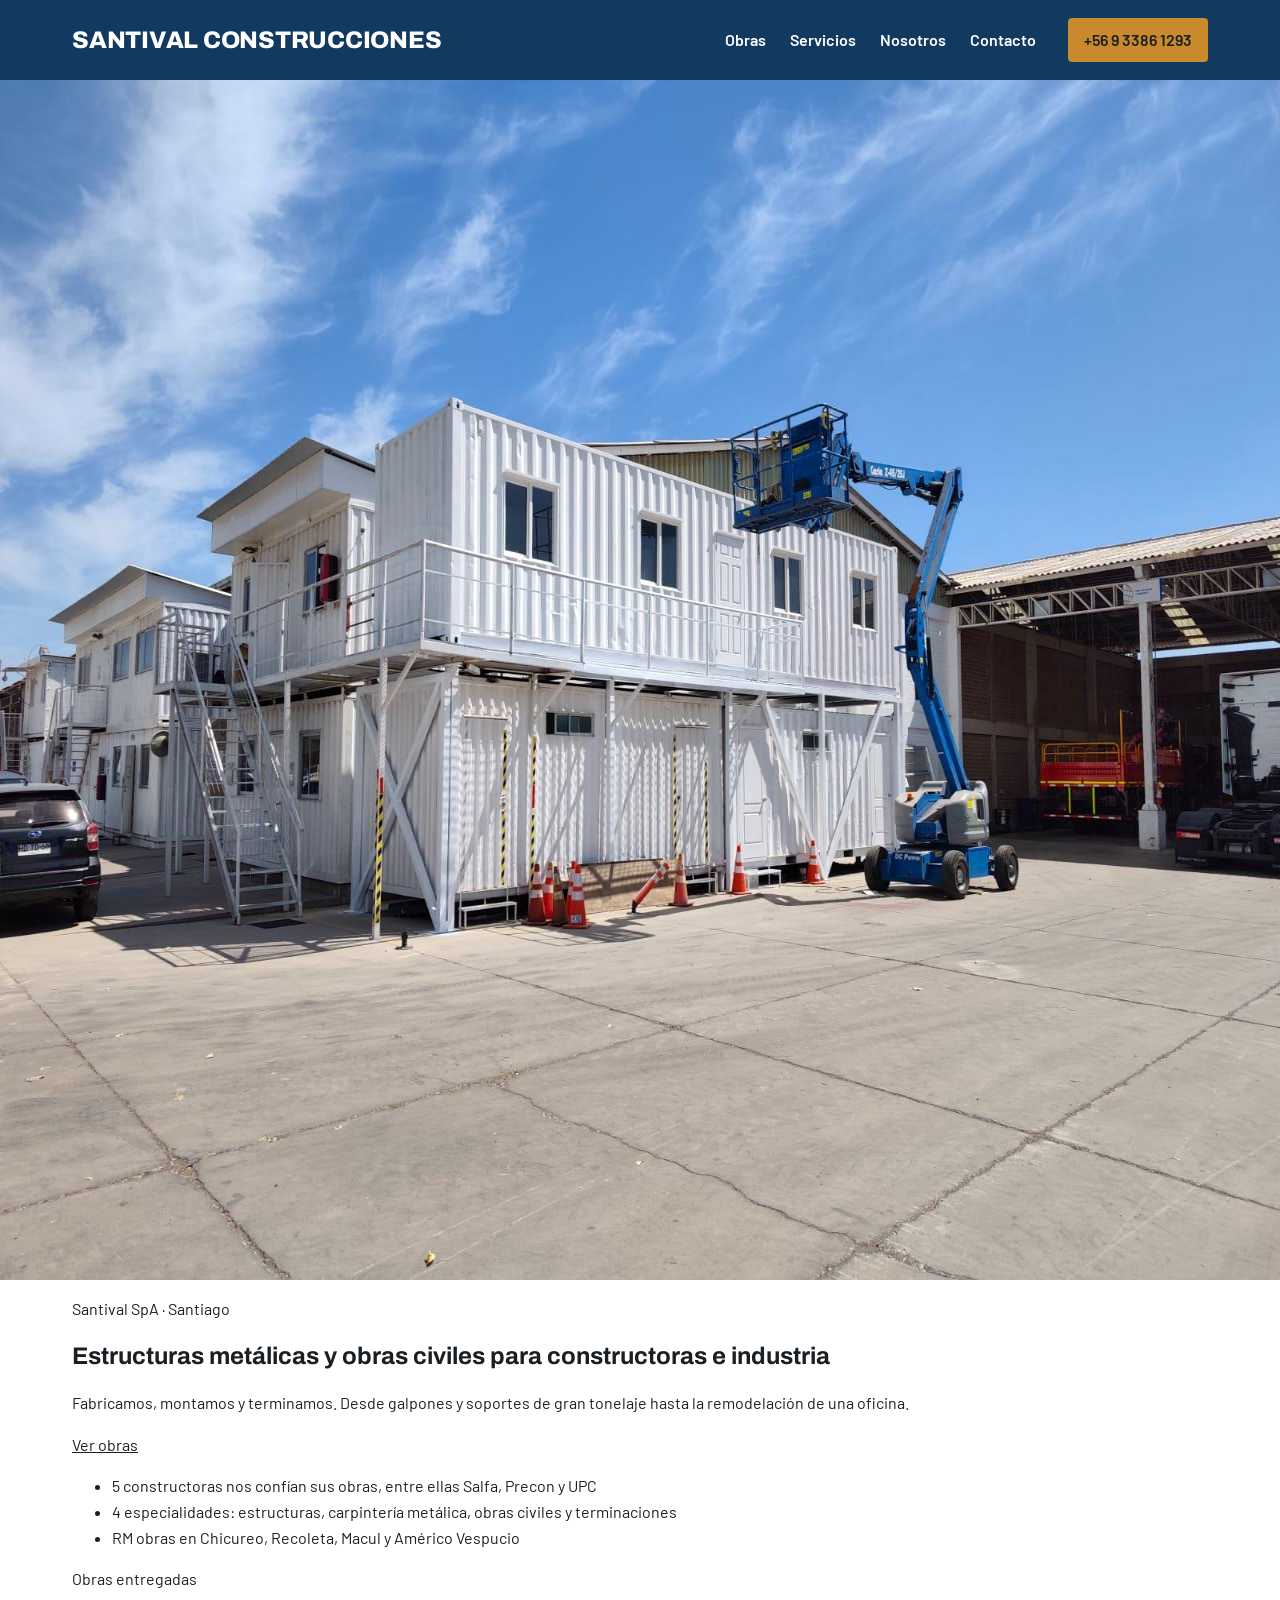
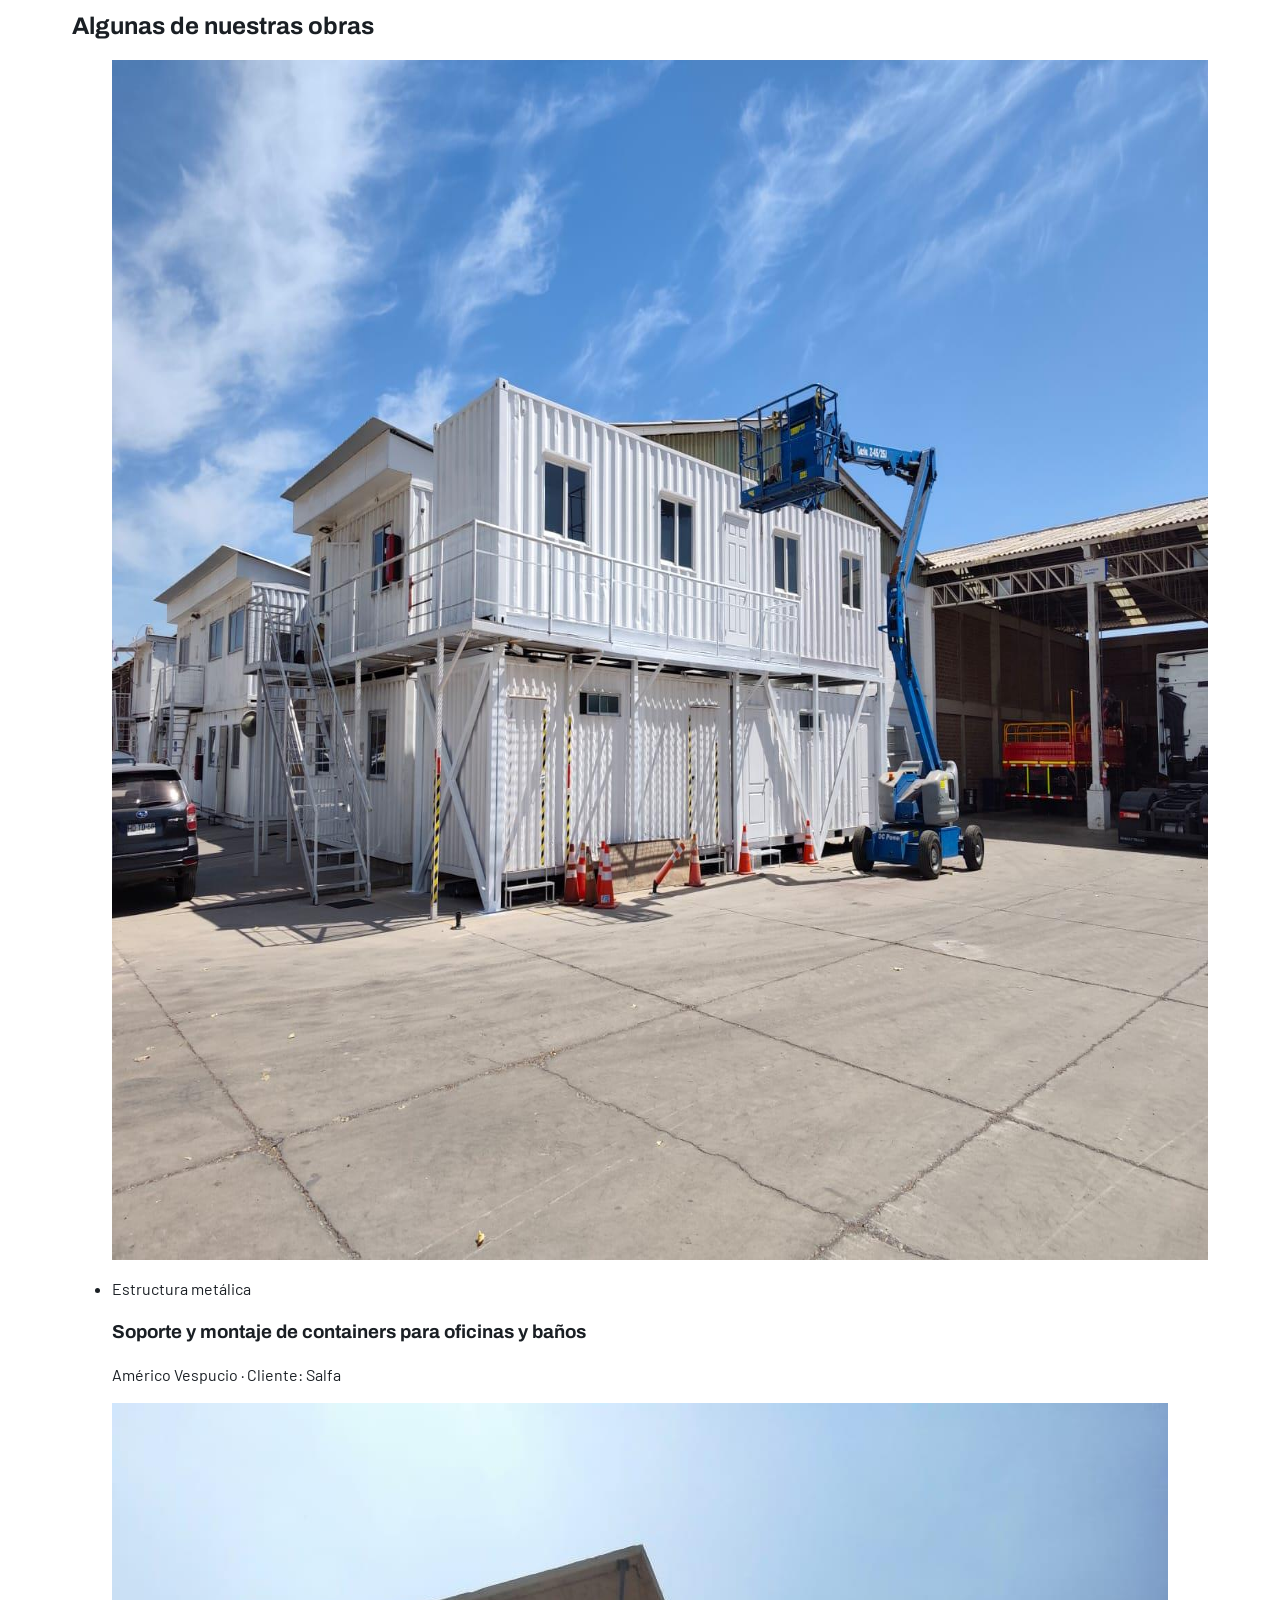
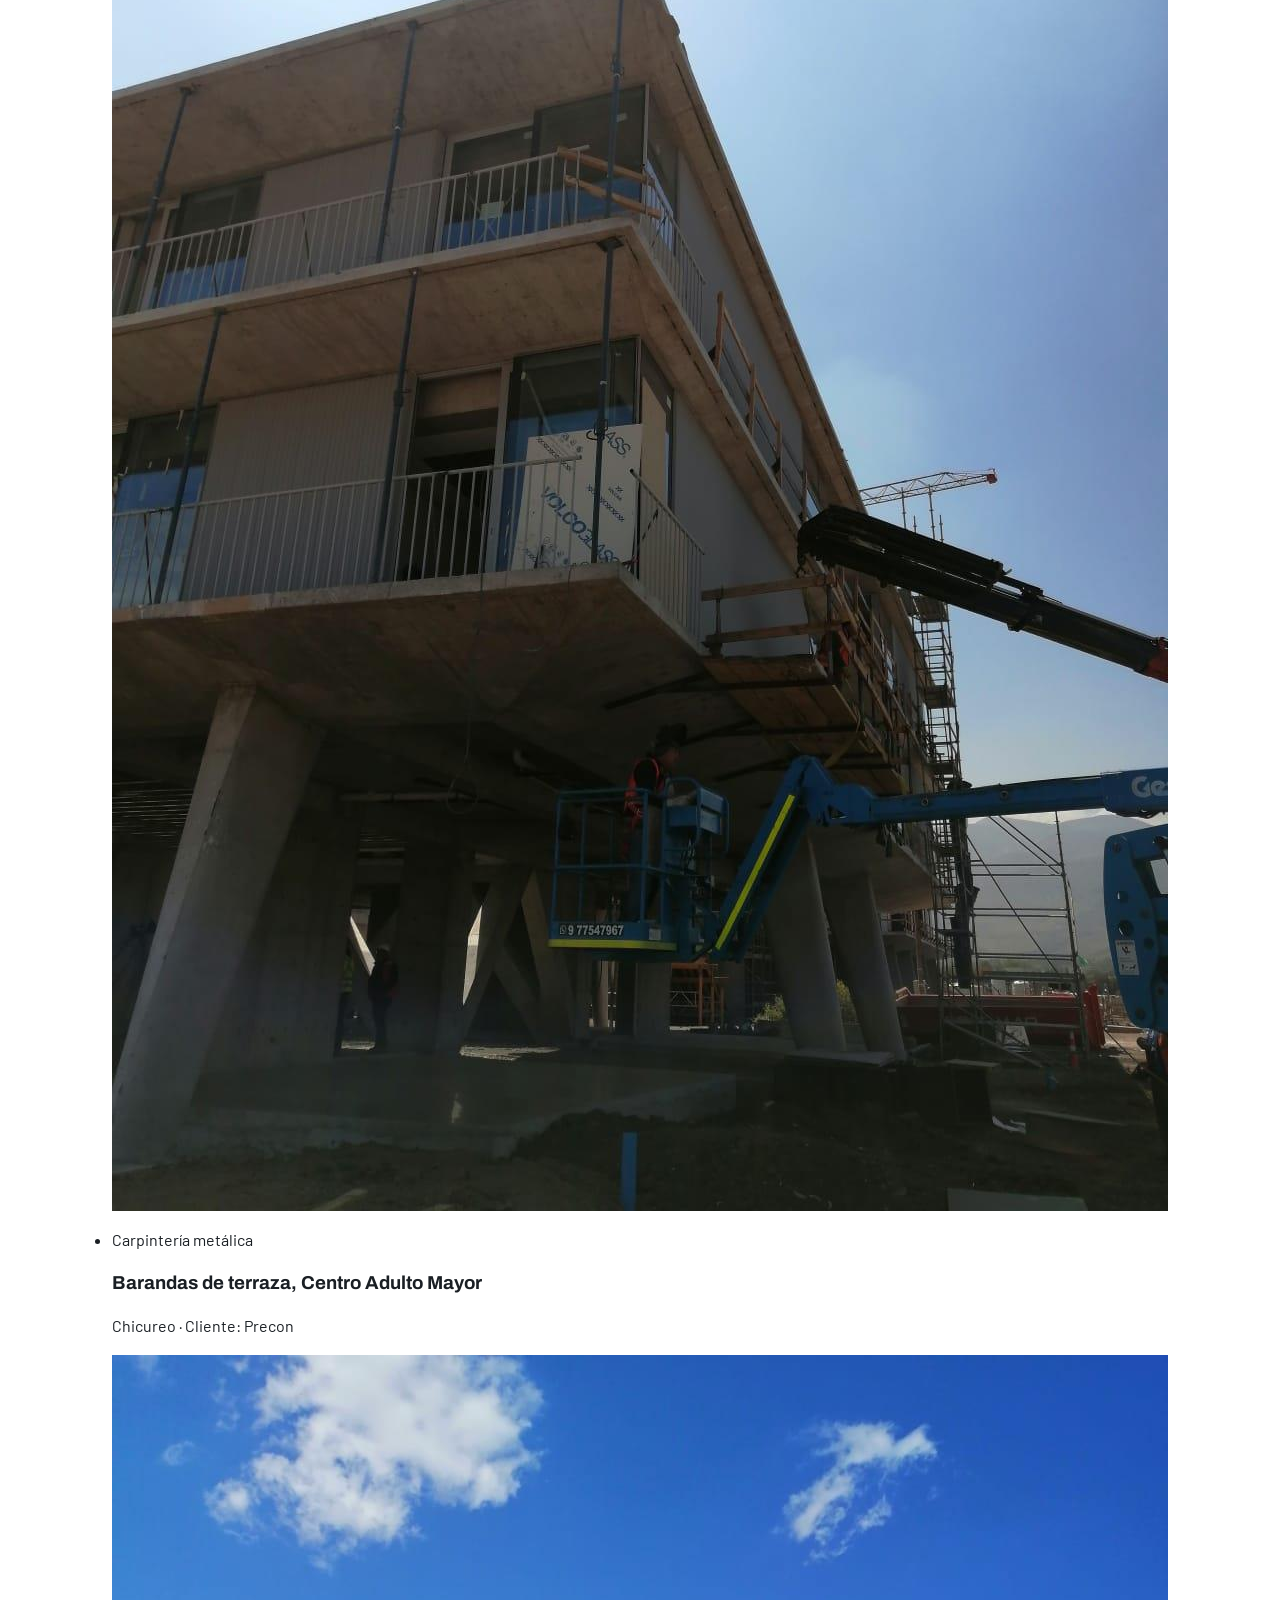
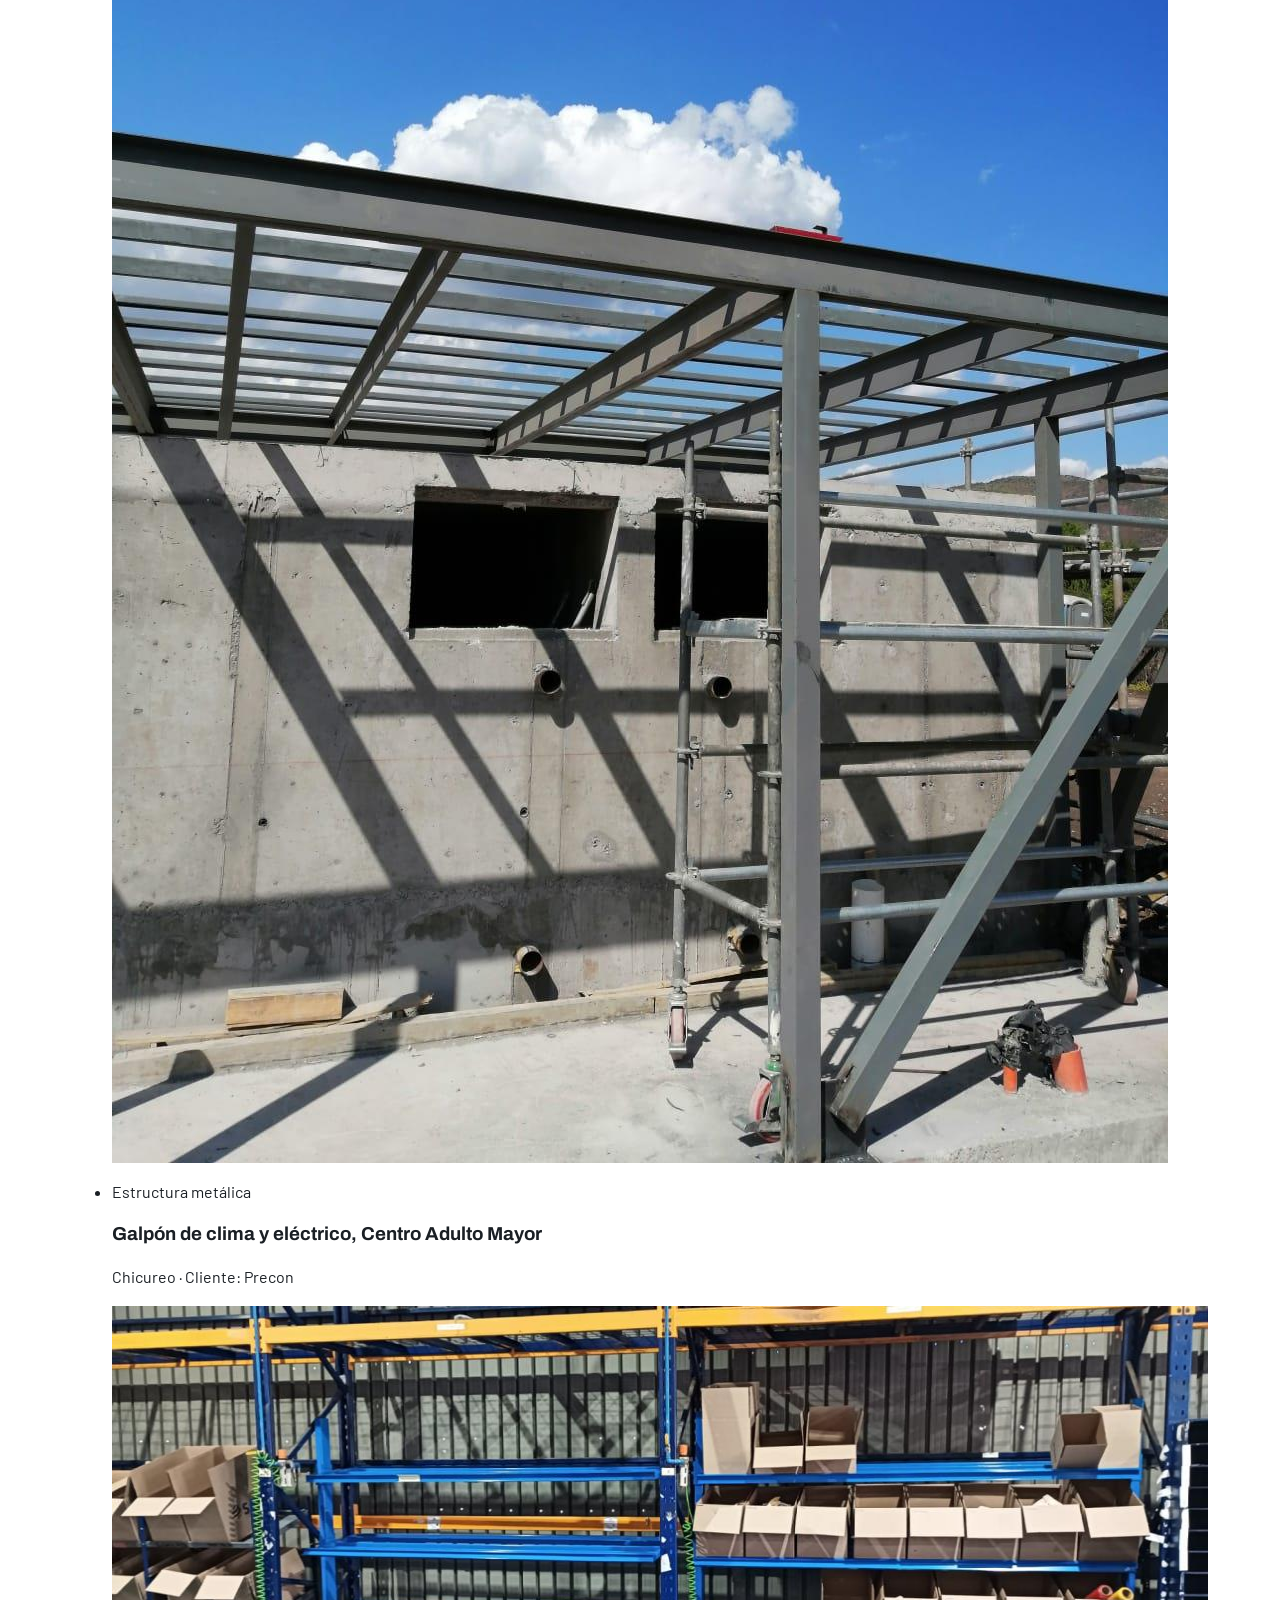
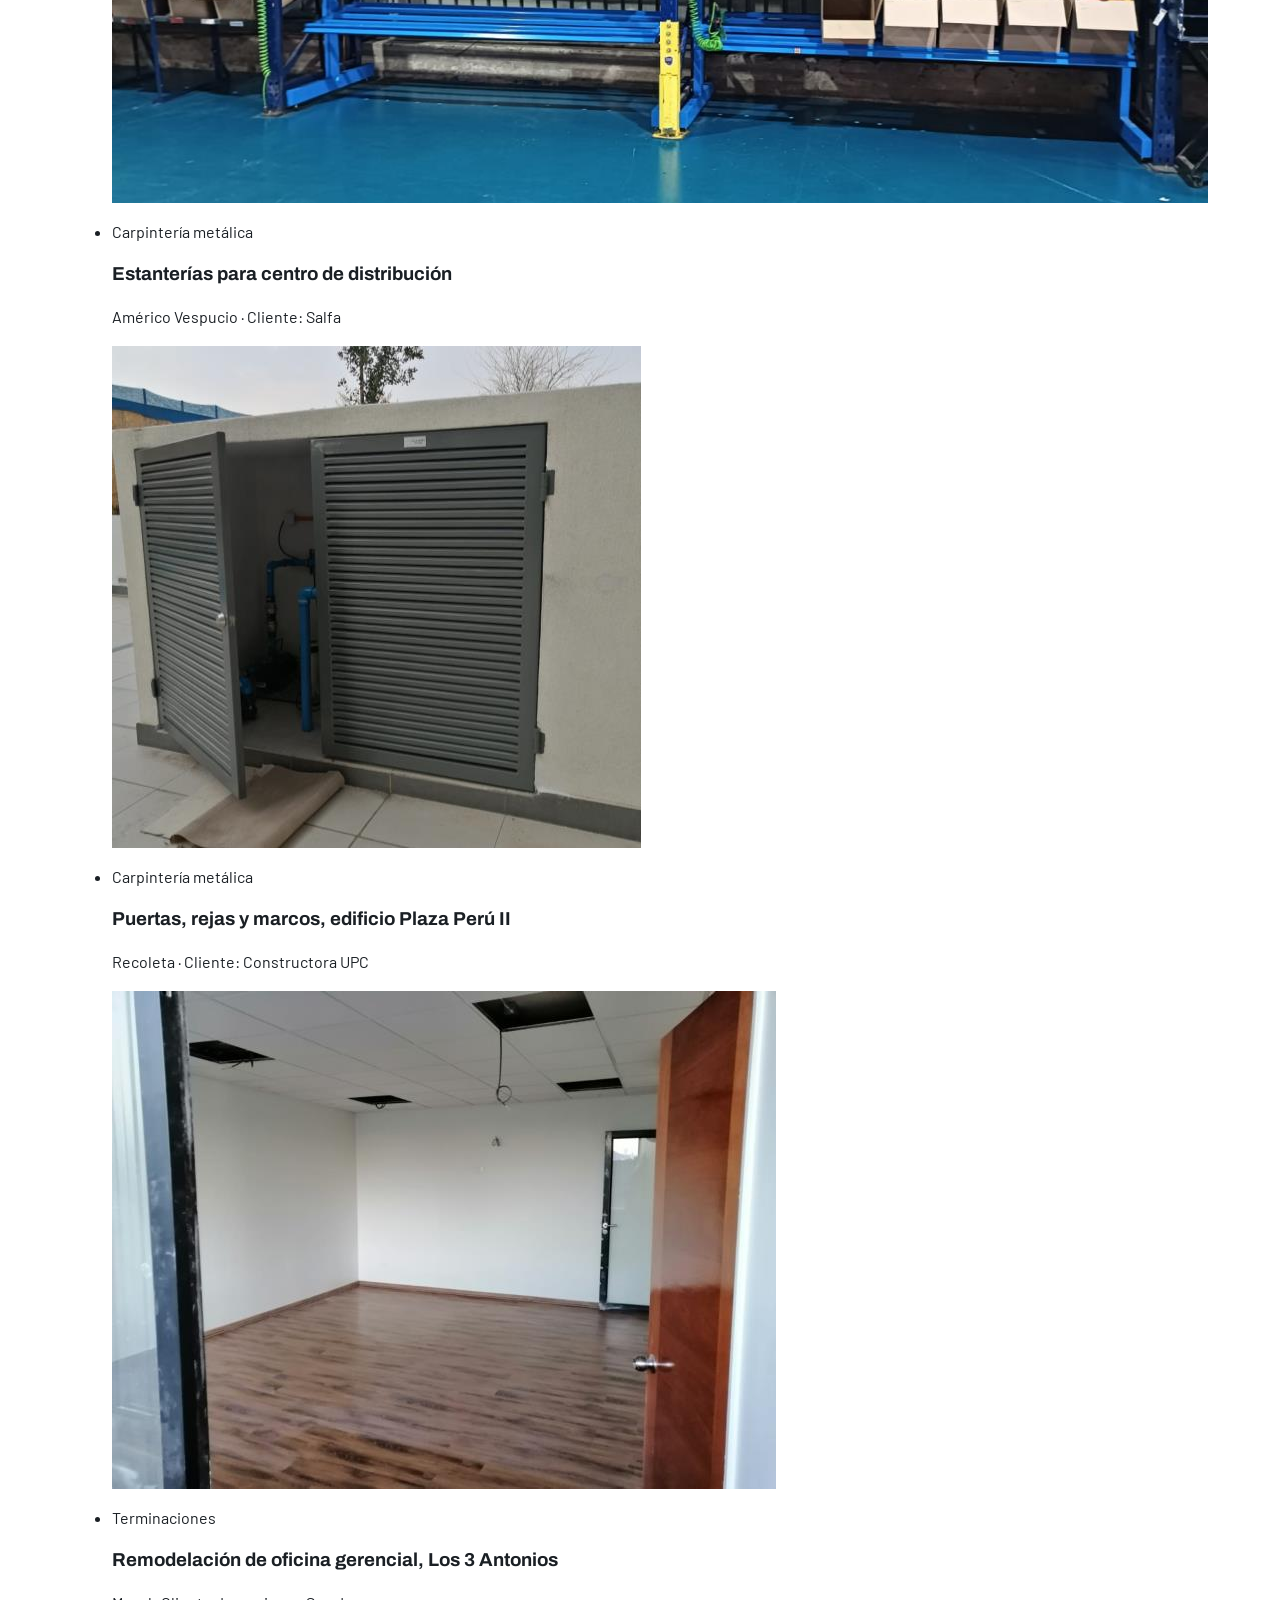
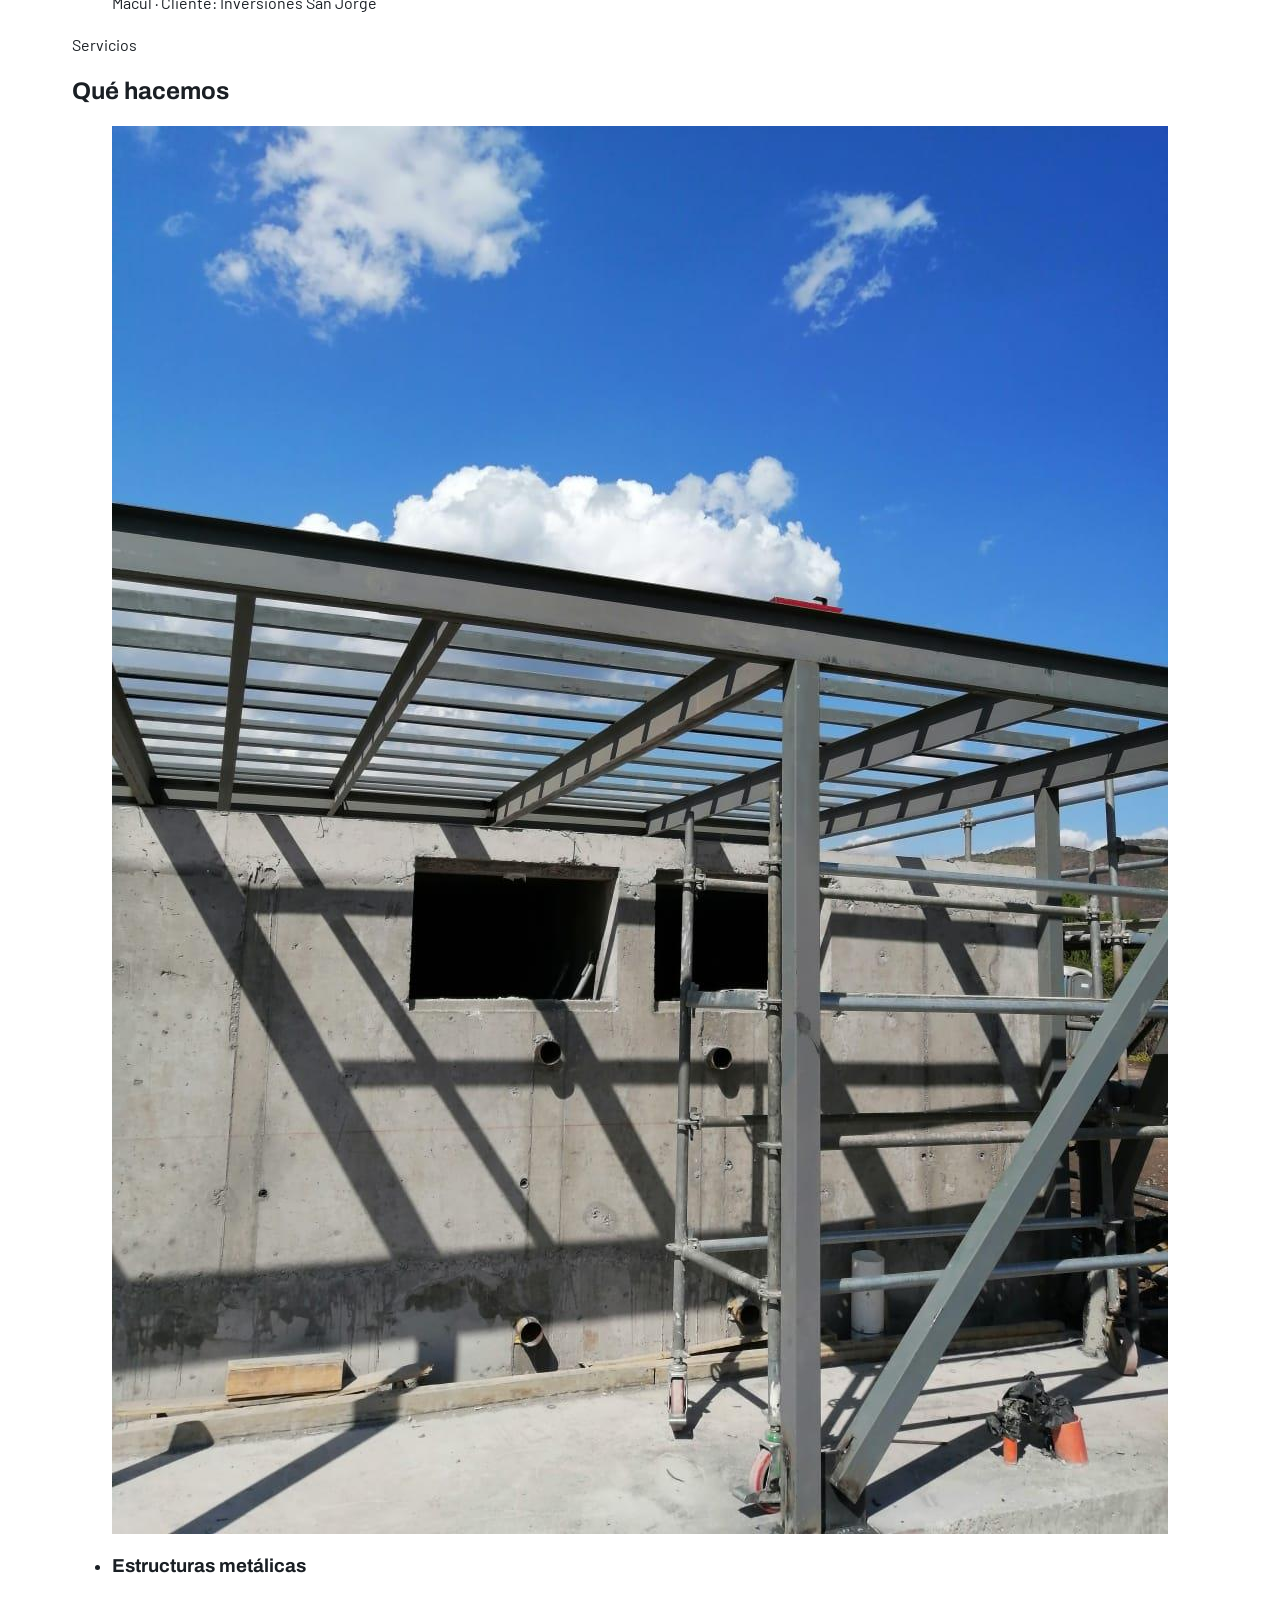
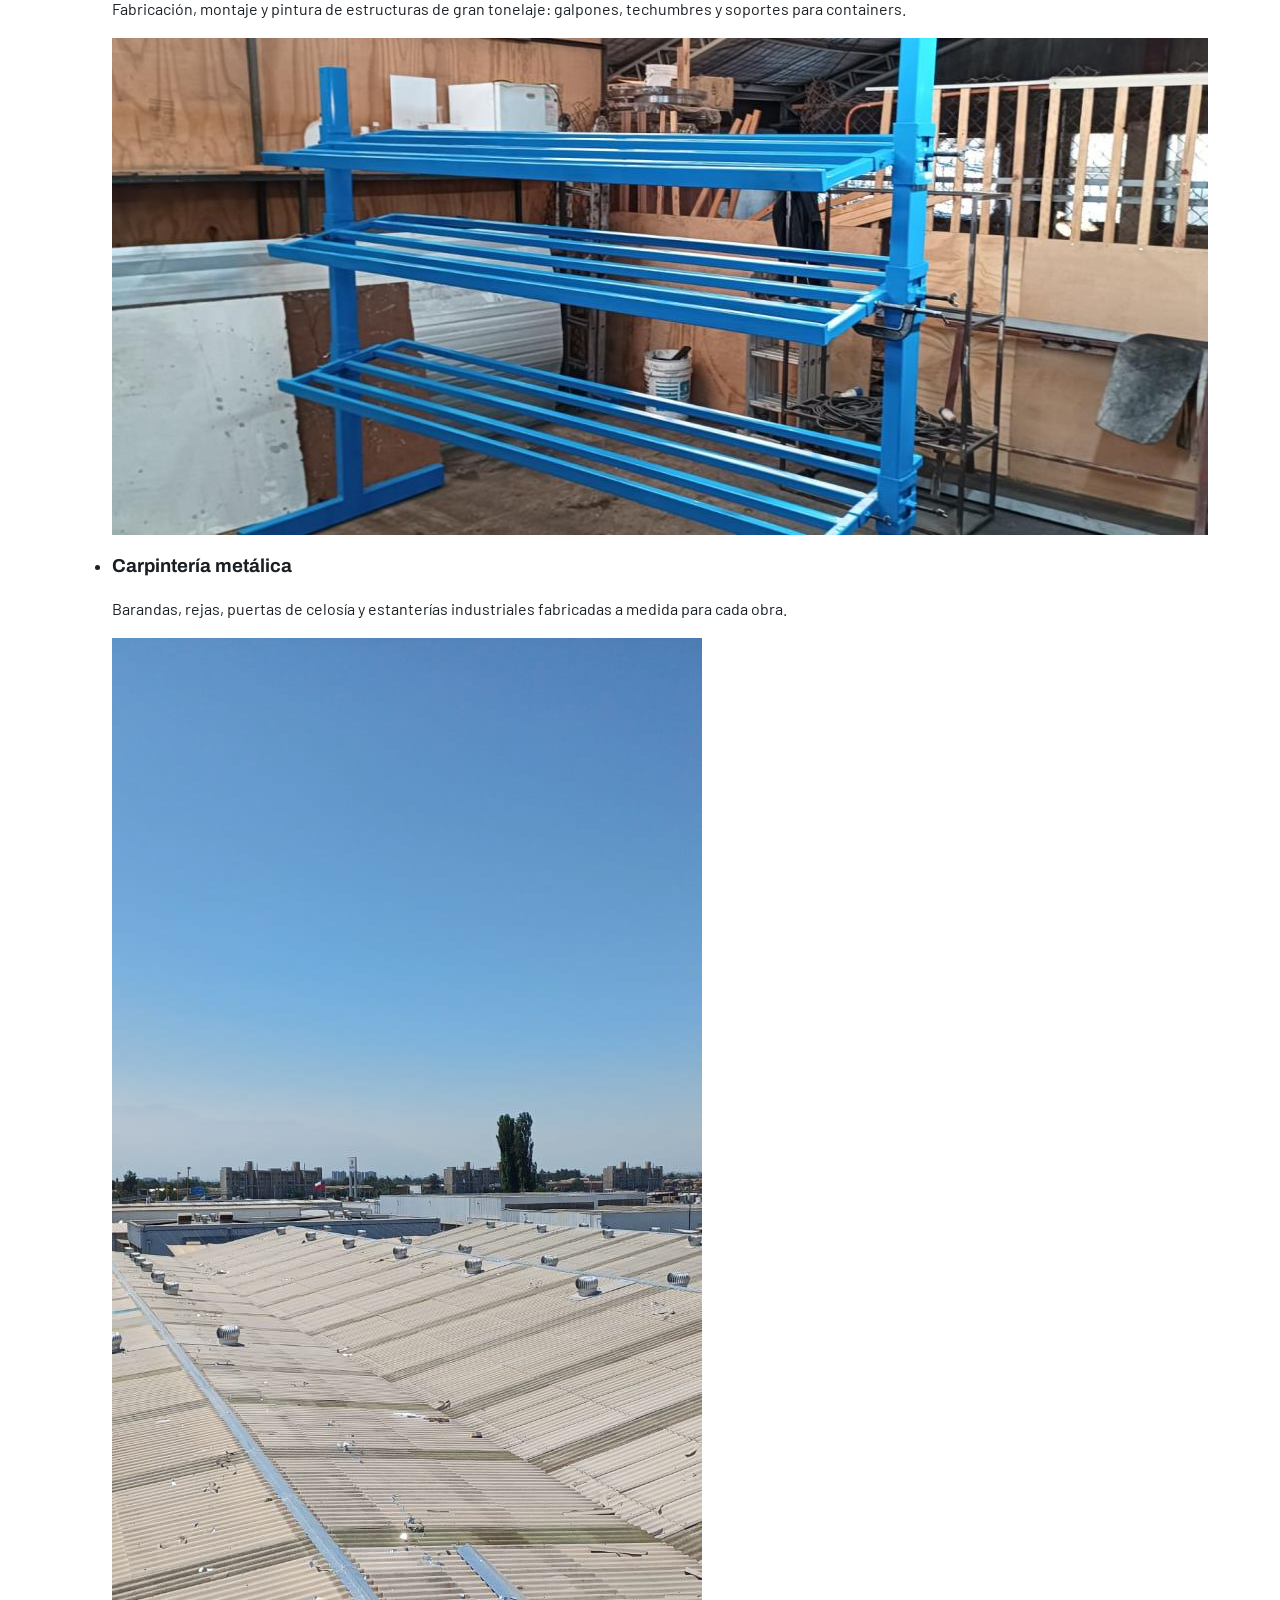
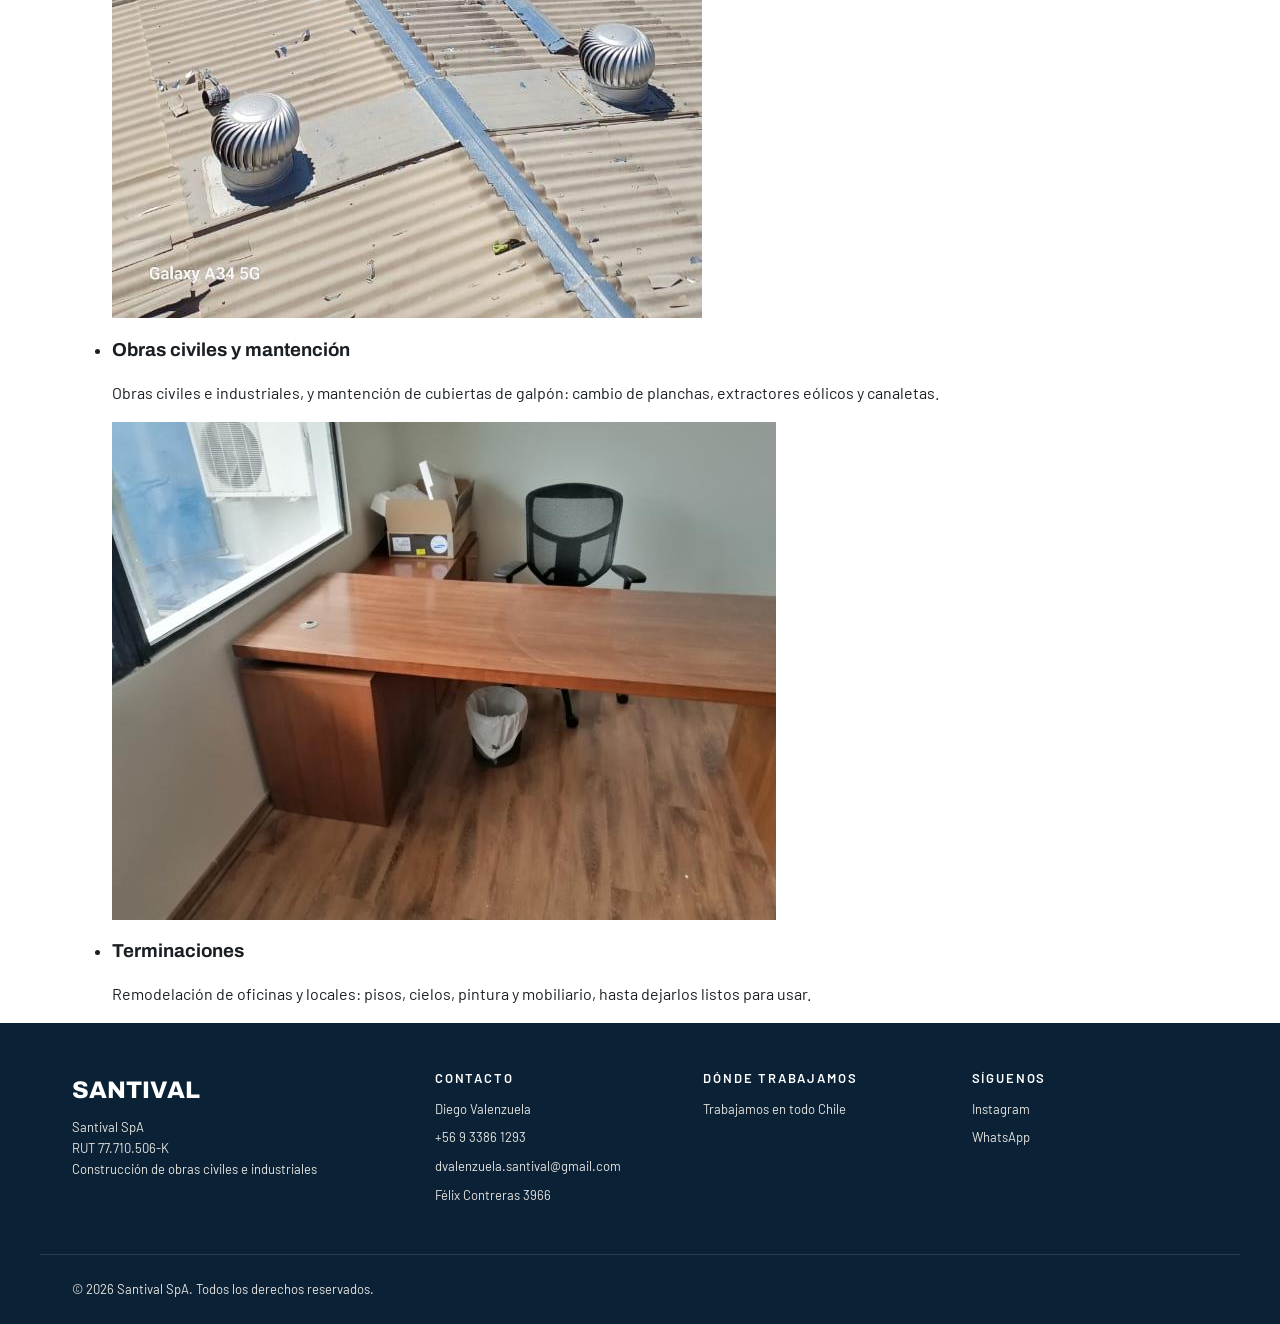
==== index.html @ 29232f0b "Añadida secciones de servicios , obras y hero complementado" ====
<!DOCTYPE html>
<html lang="es">
<head>
    <meta charset="UTF-8">
    <meta name="viewport" content="width=device-width, initial-scale=1.0">
    <title>Santival Construcciones</title>

    <!-- Fuentes: Archivo (titulares) y Barlow (texto) -->
    <link rel="preconnect" href="https://fonts.googleapis.com">
    <link rel="preconnect" href="https://fonts.gstatic.com" crossorigin>
    <link rel="stylesheet" href="https://fonts.googleapis.com/css2?family=Archivo:wght@700;800&family=Barlow:wght@400;600&display=swap">

    <!-- Estilos: primero los tokens, después el resto -->
    <link rel="stylesheet" href="css/tokens.css">
    <link rel="stylesheet" href="css/styles.css">

    <script src="js/main.js" defer></script>
</head>
<body>

    <!-- ================= HEADER ================= -->
    <!-- header--sobre-hero: transparente sobre la foto, sólido al hacer scroll -->
    <header class="header header--sobre-hero">
        <div class="contenedor header__inner">

            <!-- Reemplazar por <img src="img/logo.svg"> cuando llegue el logo vectorial -->
            <a href="index.html" class="header__logo">Santival Construcciones</a>

            <button class="header__toggle" type="button"
                    aria-expanded="false" aria-controls="menu-principal">
                <span class="header__toggle-barra"></span>
                <span class="visualmente-oculto">Abrir menú</span>
            </button>

            <nav class="header__nav" id="menu-principal" aria-label="Principal">
                <ul class="header__lista">
                    <li><a href="#obras">Obras</a></li>
                    <li><a href="#servicios">Servicios</a></li>
                    <li><a href="#nosotros">Nosotros</a></li>
                    <li><a href="#contacto">Contacto</a></li>
                </ul>
                <!-- TODO: teléfono real del cliente -->
                <a href="tel:+56933861293" class="header__telefono">+56 9 3386 1293</a>
            </nav>

        </div>
    </header>

    <main>

        <!-- ================= HERO ================= -->
        <section class="hero">
            <img class="hero__foto" src="img/obras/containers-salfa.jpg"
                 alt="Módulos de oficinas y baños sobre estructura metálica, montados por Santival para Salfa"
                 width="1600" height="1200" fetchpriority="high">

            <div class="contenedor hero__contenido">
                <p class="etiqueta etiqueta--clara">Santival SpA · Santiago</p>
                <h1 class="hero__titulo">Estructuras metálicas y obras civiles para constructoras e industria</h1>
                <p class="hero__bajada">Fabricamos, montamos y terminamos. Desde galpones y soportes de gran tonelaje hasta la remodelación de una oficina.</p>
                <a href="#obras" class="boton">Ver obras</a>
            </div>
        </section>

        <!-- Tres datos duros, montados sobre el borde inferior del hero -->
        <div class="contenedor">
            <ul class="datos">
                <li class="datos__item">
                    <span class="datos__numero">5</span>
                    <span class="datos__texto">constructoras nos confían sus obras, entre ellas Salfa, Precon y UPC</span>
                </li>
                <li class="datos__item">
                    <span class="datos__numero">4</span>
                    <span class="datos__texto">especialidades: estructuras, carpintería metálica, obras civiles y terminaciones</span>
                </li>
                <li class="datos__item">
                    <span class="datos__numero">RM</span>
                    <span class="datos__texto">obras en Chicureo, Recoleta, Macul y Américo Vespucio</span>
                </li>
            </ul>
        </div>

        <!-- ================= OBRAS ================= -->
        <!-- TODO: pedir al cliente superficie y año de cada obra -->
        <section class="seccion" id="obras">
            <div class="contenedor">
                <p class="etiqueta">Obras entregadas</p>
                <h2 class="seccion__titulo">Algunas de nuestras obras</h2>

                <ul class="obras">
                    <li class="obra">
                        <img class="obra__foto" src="img/obras/containers-salfa.jpg"
                             alt="Containers de oficinas y baños sobre estructura metálica de dos pisos, Salfa Américo Vespucio"
                             width="1600" height="1200" loading="lazy">
                        <div class="obra__info">
                            <p class="obra__tipo">Estructura metálica</p>
                            <h3 class="obra__nombre">Soporte y montaje de containers para oficinas y baños</h3>
                            <p class="obra__meta">Américo Vespucio · Cliente: Salfa</p>
                        </div>
                    </li>
                    <li class="obra">
                        <img class="obra__foto" src="img/obras/barandas-chicureo.jpg"
                             alt="Barandas metálicas de terraza en edificio de tres pisos en construcción, Chicureo"
                             width="1056" height="1408" loading="lazy">
                        <div class="obra__info">
                            <p class="obra__tipo">Carpintería metálica</p>
                            <h3 class="obra__nombre">Barandas de terraza, Centro Adulto Mayor</h3>
                            <p class="obra__meta">Chicureo · Cliente: Precon</p>
                        </div>
                    </li>
                    <li class="obra">
                        <img class="obra__foto" src="img/obras/galpon-chicureo.jpg"
                             alt="Estructura metálica de techumbre para galpón de clima y eléctrico, Chicureo"
                             width="1056" height="1408" loading="lazy">
                        <div class="obra__info">
                            <p class="obra__tipo">Estructura metálica</p>
                            <h3 class="obra__nombre">Galpón de clima y eléctrico, Centro Adulto Mayor</h3>
                            <p class="obra__meta">Chicureo · Cliente: Precon</p>
                        </div>
                    </li>
                    <li class="obra">
                        <img class="obra__foto" src="img/obras/estanterias-salfa.jpg"
                             alt="Estanterías metálicas azules instaladas en centro de distribución de Salfa"
                             width="1104" height="497" loading="lazy">
                        <div class="obra__info">
                            <p class="obra__tipo">Carpintería metálica</p>
                            <h3 class="obra__nombre">Estanterías para centro de distribución</h3>
                            <p class="obra__meta">Américo Vespucio · Cliente: Salfa</p>
                        </div>
                    </li>
                    <li class="obra">
                        <img class="obra__foto" src="img/obras/puertas-plaza-peru.jpg"
                             alt="Puertas metálicas de celosía para sala de bombas, edificio Plaza Perú II, Recoleta"
                             width="529" height="502" loading="lazy">
                        <div class="obra__info">
                            <p class="obra__tipo">Carpintería metálica</p>
                            <h3 class="obra__nombre">Puertas, rejas y marcos, edificio Plaza Perú II</h3>
                            <p class="obra__meta">Recoleta · Cliente: Constructora UPC</p>
                        </div>
                    </li>
                    <li class="obra">
                        <img class="obra__foto" src="img/obras/oficina-macul.jpg"
                             alt="Oficina gerencial remodelada con piso flotante, cielo modular y muros pintados, Macul"
                             width="664" height="498" loading="lazy">
                        <div class="obra__info">
                            <p class="obra__tipo">Terminaciones</p>
                            <h3 class="obra__nombre">Remodelación de oficina gerencial, Los 3 Antonios</h3>
                            <p class="obra__meta">Macul · Cliente: Inversiones San Jorge</p>
                        </div>
                    </li>
                </ul>
                <!-- Semana 5: agregar enlace "Ver todas las obras" a obras.html -->
            </div>
        </section>

        <!-- ================= SERVICIOS ================= -->
        <section class="seccion seccion--hormigon" id="servicios">
            <div class="contenedor">
                <p class="etiqueta">Servicios</p>
                <h2 class="seccion__titulo">Qué hacemos</h2>

                <ul class="servicios">
                    <li class="servicio">
                        <img class="servicio__foto" src="img/obras/galpon-chicureo.jpg"
                             alt="" width="1056" height="1408" loading="lazy">
                        <div>
                            <h3 class="servicio__nombre">Estructuras metálicas</h3>
                            <p>Fabricación, montaje y pintura de estructuras de gran tonelaje: galpones, techumbres y soportes para containers.</p>
                        </div>
                    </li>
                    <li class="servicio">
                        <img class="servicio__foto" src="img/obras/estanteria-fabricacion.jpg"
                             alt="" width="1104" height="497" loading="lazy">
                        <div>
                            <h3 class="servicio__nombre">Carpintería metálica</h3>
                            <p>Barandas, rejas, puertas de celosía y estanterías industriales fabricadas a medida para cada obra.</p>
                        </div>
                    </li>
                    <li class="servicio">
                        <img class="servicio__foto" src="img/obras/cubierta-salfa.jpg"
                             alt="" width="590" height="1280" loading="lazy">
                        <div>
                            <h3 class="servicio__nombre">Obras civiles y mantención</h3>
                            <p>Obras civiles e industriales, y mantención de cubiertas de galpón: cambio de planchas, extractores eólicos y canaletas.</p>
                        </div>
                    </li>
                    <li class="servicio">
                        <img class="servicio__foto" src="img/obras/oficina-escritorio.jpg"
                             alt="" width="664" height="498" loading="lazy">
                        <div>
                            <h3 class="servicio__nombre">Terminaciones</h3>
                            <p>Remodelación de oficinas y locales: pisos, cielos, pintura y mobiliario, hasta dejarlos listos para usar.</p>
                        </div>
                    </li>
                </ul>
            </div>
        </section>

        <!-- Semana 4: cómo trabajamos, nosotros y contacto -->

    </main>

    <!-- ================= FOOTER ================= -->
    <footer class="footer">
        <div class="contenedor footer__grid">

            <div class="footer__col">
                <p class="footer__marca">Santival</p>
                <p>Santival SpA<br>RUT 77.710.506-K<br>Construcción de obras civiles e industriales</p>
            </div>

            <div class="footer__col">
                <h2 class="footer__titulo">Contacto</h2>
                <ul class="footer__lista">
                    <li>Diego Valenzuela</li>
                    <li><a href="tel:+56933861293">+56 9 3386 1293</a></li>
                    <li><a href="mailto:dvalenzuela.santival@gmail.com">dvalenzuela.santival@gmail.com</a></li>
                    <!-- TODO: confirmar la comuna de la dirección tributaria -->
                    <li>Félix Contreras 3966</li>
                </ul>
            </div>

            <div class="footer__col">
                <h2 class="footer__titulo">Dónde trabajamos</h2>
                <p>Trabajamos en todo Chile</p>
            </div>

            <div class="footer__col">
                <h2 class="footer__titulo">Síguenos</h2>
                <ul class="footer__lista">
                    <li><a href="https://www.instagram.com/santival.construcciones/">Instagram</a></li>
                    <li><a href="https://wa.me/56933861293">WhatsApp</a></li>
                </ul>
            </div>

        </div>

        <div class="contenedor footer__legal">
            <p>© 2026 Santival SpA. Todos los derechos reservados.</p>
        </div>
    </footer>

</body>
</html>
---- css/tokens.css ----
/* ===================================================
   TOKENS - Constructora Santival
   =================================================== */

:root {
  /* --- Colores --- */
  --azul-santival: #12395F;   /* provisional: confirmar con el logo */
  --azul-obra:     #0A2136;
  --hormigon:      #E7E5E0;
  --blanco:        #FFFFFF;
  --ambar:         #C98A2B;
  --acero:         #5D6B78;
  --texto:         #1A1F24;
  --linea:         #D8D5CE;

  /* --- Tipografías --- */
  --fuente-titulo: "Archivo", system-ui, sans-serif;
  --fuente-texto:  "Barlow", system-ui, sans-serif;

  /* --- Tamaños de texto --- */
  --fs-display: 48px;
  --fs-h1:      32px;
  --fs-h2:      24px;
  --fs-h3:      18px;
  --fs-body:    16px;
  --fs-small:   13px;

  /* --- Espaciado --- */
  --espacio-1:  4px;
  --espacio-2:  8px;
  --espacio-3: 12px;
  --espacio-4: 16px;
  --espacio-5: 24px;
  --espacio-6: 32px;
  --espacio-7: 48px;
  --espacio-8: 64px;
  --espacio-9: 96px;

  /* --- Medidas --- */
  --radio:        4px;
  --ancho-max:  1200px;
  --ancho-texto: 65ch;

  /* --- Efectos --- */
  --sombra:     0 2px 8px rgba(10, 33, 54, 0.10);
  --transicion: 180ms ease;


}
---- css/styles.css ----
/* ===================================================
   STYLES - Constructora Santival
   Mobile first: lo base es para celular, los
   @media (min-width) agregan lo de pantallas grandes.
   =================================================== */

 
/* ---------- Base ---------- */

*,
*::before,
*::after {
  box-sizing: border-box;
}

body {
  margin: 0;
  font-family: var(--fuente-texto);
  font-size: var(--fs-body);
  line-height: 1.6;
  color: var(--texto);
  background: var(--blanco);
}

h1, h2, h3 {
  font-family: var(--fuente-titulo);
  line-height: 1.2;
  text-wrap: balance;
}

img {
  max-width: 100%;
  display: block;
}

a {
  color: inherit;
}

:focus-visible {
  outline: 2px solid var(--ambar);
  outline-offset: 3px;
}

.contenedor {
  max-width: var(--ancho-max);
  margin-inline: auto;
  padding-inline: var(--espacio-4);
}

/* Texto solo para lectores de pantalla */
.visualmente-oculto {
  position: absolute;
  width: 1px;
  height: 1px;
  overflow: hidden;
  clip: rect(0 0 0 0);
  white-space: nowrap;
}


/* ---------- Header ---------- */

.header {
  position: sticky;
  top: 0;
  z-index: 10;
  background: var(--azul-santival);
  color: var(--blanco);
}

.header__inner {
  display: flex;
  align-items: center;
  justify-content: space-between;
  min-height: 64px;
}

.header__logo {
  font-family: var(--fuente-titulo);
  font-weight: 800;
  font-size: var(--fs-h2);
  letter-spacing: -0.01em;
  text-transform: uppercase;
  text-decoration: none;
}

/* Botón hamburguesa: tres barras hechas con un span y sus ::before/::after */
.header__toggle {
  width: 44px;
  height: 44px;
  display: grid;
  place-items: center;
  padding: 0;
  background: none;
  border: 0;
  color: inherit;
  cursor: pointer;
}

.header__toggle-barra,
.header__toggle-barra::before,
.header__toggle-barra::after {
  display: block;
  width: 24px;
  height: 2px;
  background: currentColor;
  transition: transform var(--transicion), opacity var(--transicion);
}

.header__toggle-barra {
  position: relative;
}

.header__toggle-barra::before,
.header__toggle-barra::after {
  content: "";
  position: absolute;
  left: 0;
}

.header__toggle-barra::before { top: -7px; }
.header__toggle-barra::after  { top: 7px; }

/* Menú abierto: las barras forman una X */
.header__toggle[aria-expanded="true"] .header__toggle-barra {
  background: transparent;
}
.header__toggle[aria-expanded="true"] .header__toggle-barra::before {
  transform: translateY(7px) rotate(45deg);
}
.header__toggle[aria-expanded="true"] .header__toggle-barra::after {
  transform: translateY(-7px) rotate(-45deg);
}

/* En celular el menú es un panel que se despliega bajo el header */
.header__nav {
  display: none;
  position: absolute;
  top: 100%;
  left: 0;
  right: 0;
  padding: var(--espacio-4);
  background: var(--azul-santival);
  border-top: 1px solid rgba(255, 255, 255, 0.15);
}

.header__nav.is-open {
  display: block;
}

.header__lista {
  list-style: none;
  margin: 0 0 var(--espacio-4);
  padding: 0;
}

.header__lista a {
  display: flex;
  align-items: center;
  min-height: 44px;
  font-weight: 600;
  text-decoration: none;
}

.header__lista a:hover {
  text-decoration: underline;
  text-underline-offset: 4px;
}

/* El teléfono es el único elemento con acento del header.
   Texto oscuro sobre ámbar: el blanco no pasa contraste. */
.header__telefono {
  display: inline-flex;
  align-items: center;
  min-height: 44px;
  padding-inline: var(--espacio-4);
  border-radius: var(--radio);
  background: var(--ambar);
  color: var(--texto);
  font-weight: 600;
  text-decoration: none;
  white-space: nowrap;
}


/* ---------- Footer ---------- */

.footer {
  background: var(--azul-obra);
  color: var(--hormigon);
  font-size: var(--fs-small);
  padding-top: var(--espacio-7);
}

.footer__grid {
  display: grid;
  gap: var(--espacio-6);
}

.footer p {
  margin: 0;
}

.footer .footer__marca {
  font-family: var(--fuente-titulo);
  font-weight: 800;
  font-size: var(--fs-h2);
  text-transform: uppercase;
  color: var(--blanco);
  margin-bottom: var(--espacio-2);
}

.footer__titulo {
  font-family: var(--fuente-texto);
  font-size: var(--fs-small);
  font-weight: 600;
  letter-spacing: 0.14em;
  text-transform: uppercase;
  color: var(--blanco);
  margin: 0 0 var(--espacio-3);
}

.footer__lista {
  list-style: none;
  margin: 0;
  padding: 0;
}

.footer__lista li + li {
  margin-top: var(--espacio-2);
}

.footer a {
  text-decoration: none;
}

.footer a:hover {
  color: var(--blanco);
  text-decoration: underline;
  text-underline-offset: 3px;
}

.footer__legal {
  margin-top: var(--espacio-7);
  padding-block: var(--espacio-5);
  border-top: 1px solid rgba(255, 255, 255, 0.12);
}


/* ---------- Tablet: footer en 2 columnas ---------- */

@media (min-width: 600px) {
  .footer__grid {
    grid-template-columns: repeat(2, 1fr);
  }
}


/* ---------- Escritorio ---------- */

@media (min-width: 900px) {

  .contenedor {
    padding-inline: var(--espacio-6);
  }

  .header__inner {
    min-height: 80px;
  }

  /* Desaparece la hamburguesa y el menú queda siempre visible en línea */
  .header__toggle {
    display: none;
  }

  .header__nav {
    display: flex;
    align-items: center;
    gap: var(--espacio-6);
    position: static;
    padding: 0;
    border: 0;
    background: none;
  }

  .header__lista {
    display: flex;
    gap: var(--espacio-5);
    margin: 0;
  }

  .footer__grid {
    grid-template-columns: 1.4fr 1fr 1fr 1fr;
  }
}

/* ---------------------------------------------------- */
/* Ocultar contenedor inyectado por Netlify */
#nl-badge-frame {
  display: none !important;

}
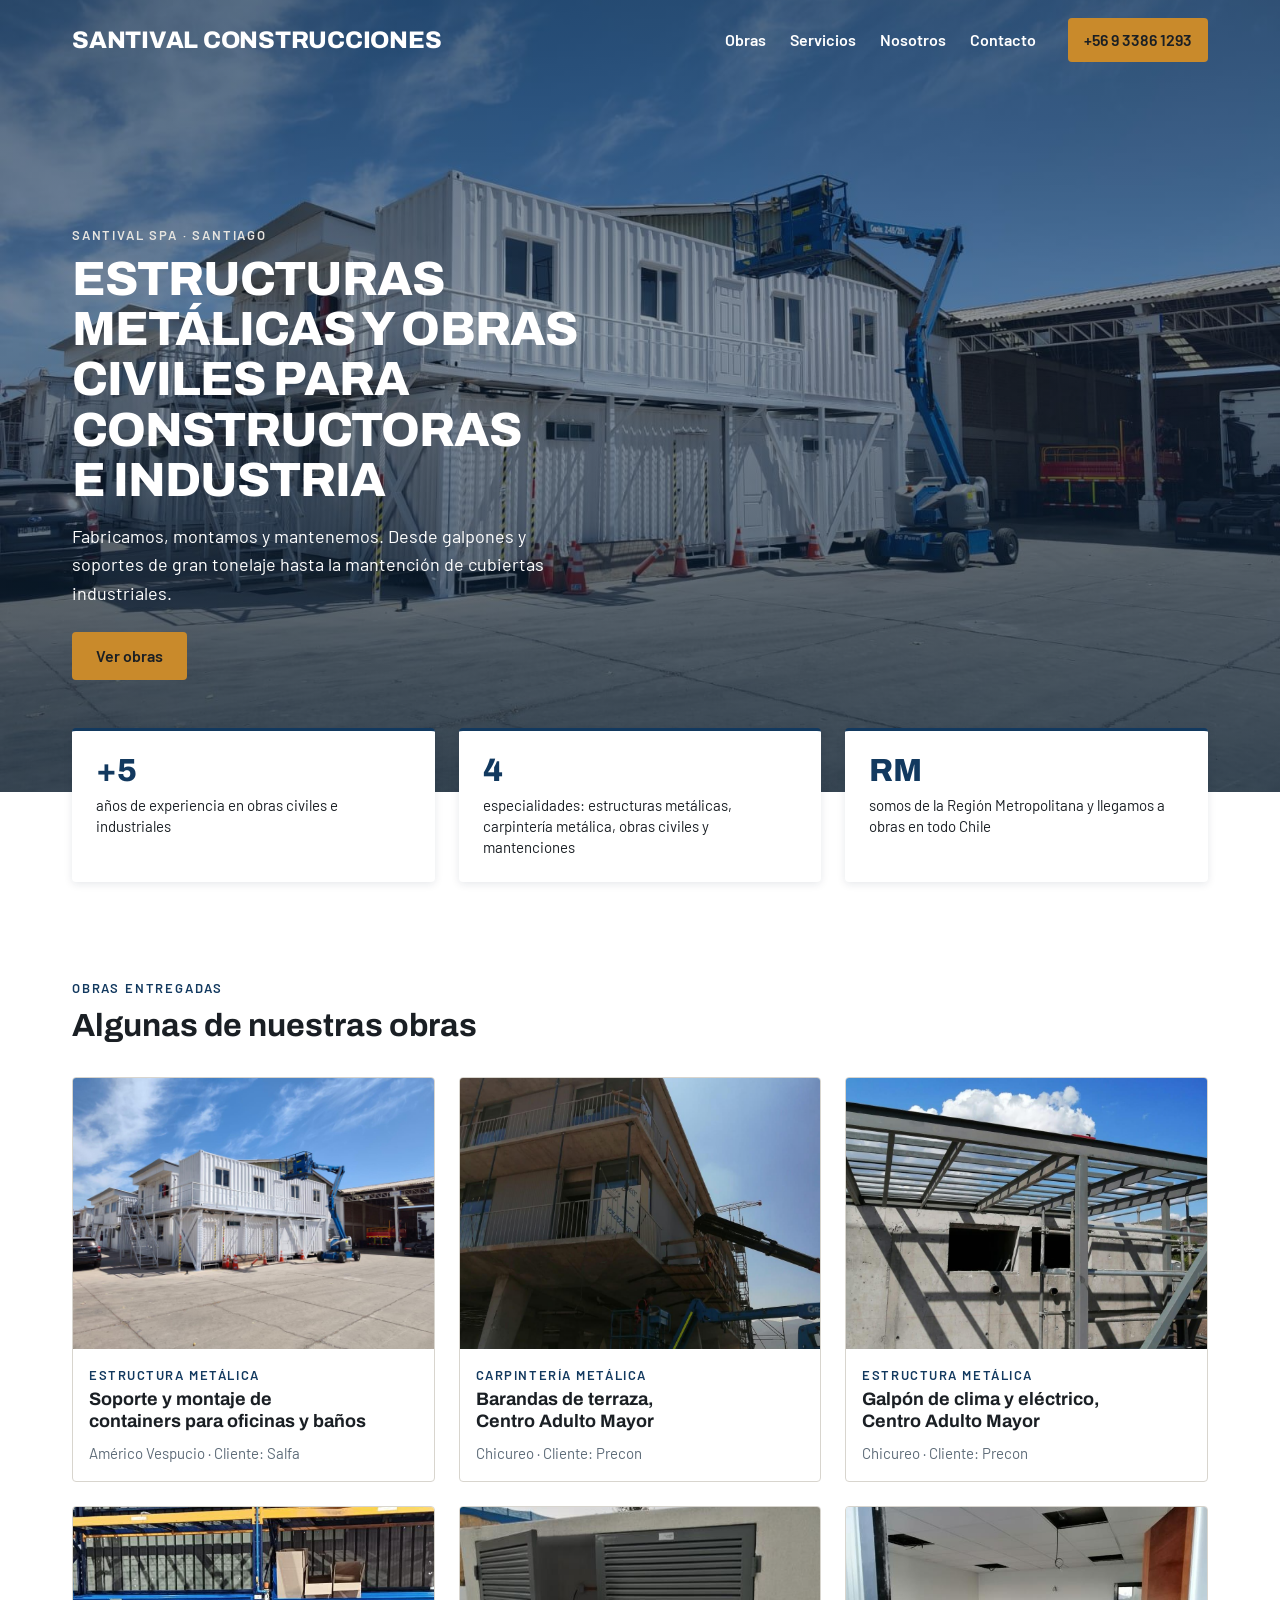
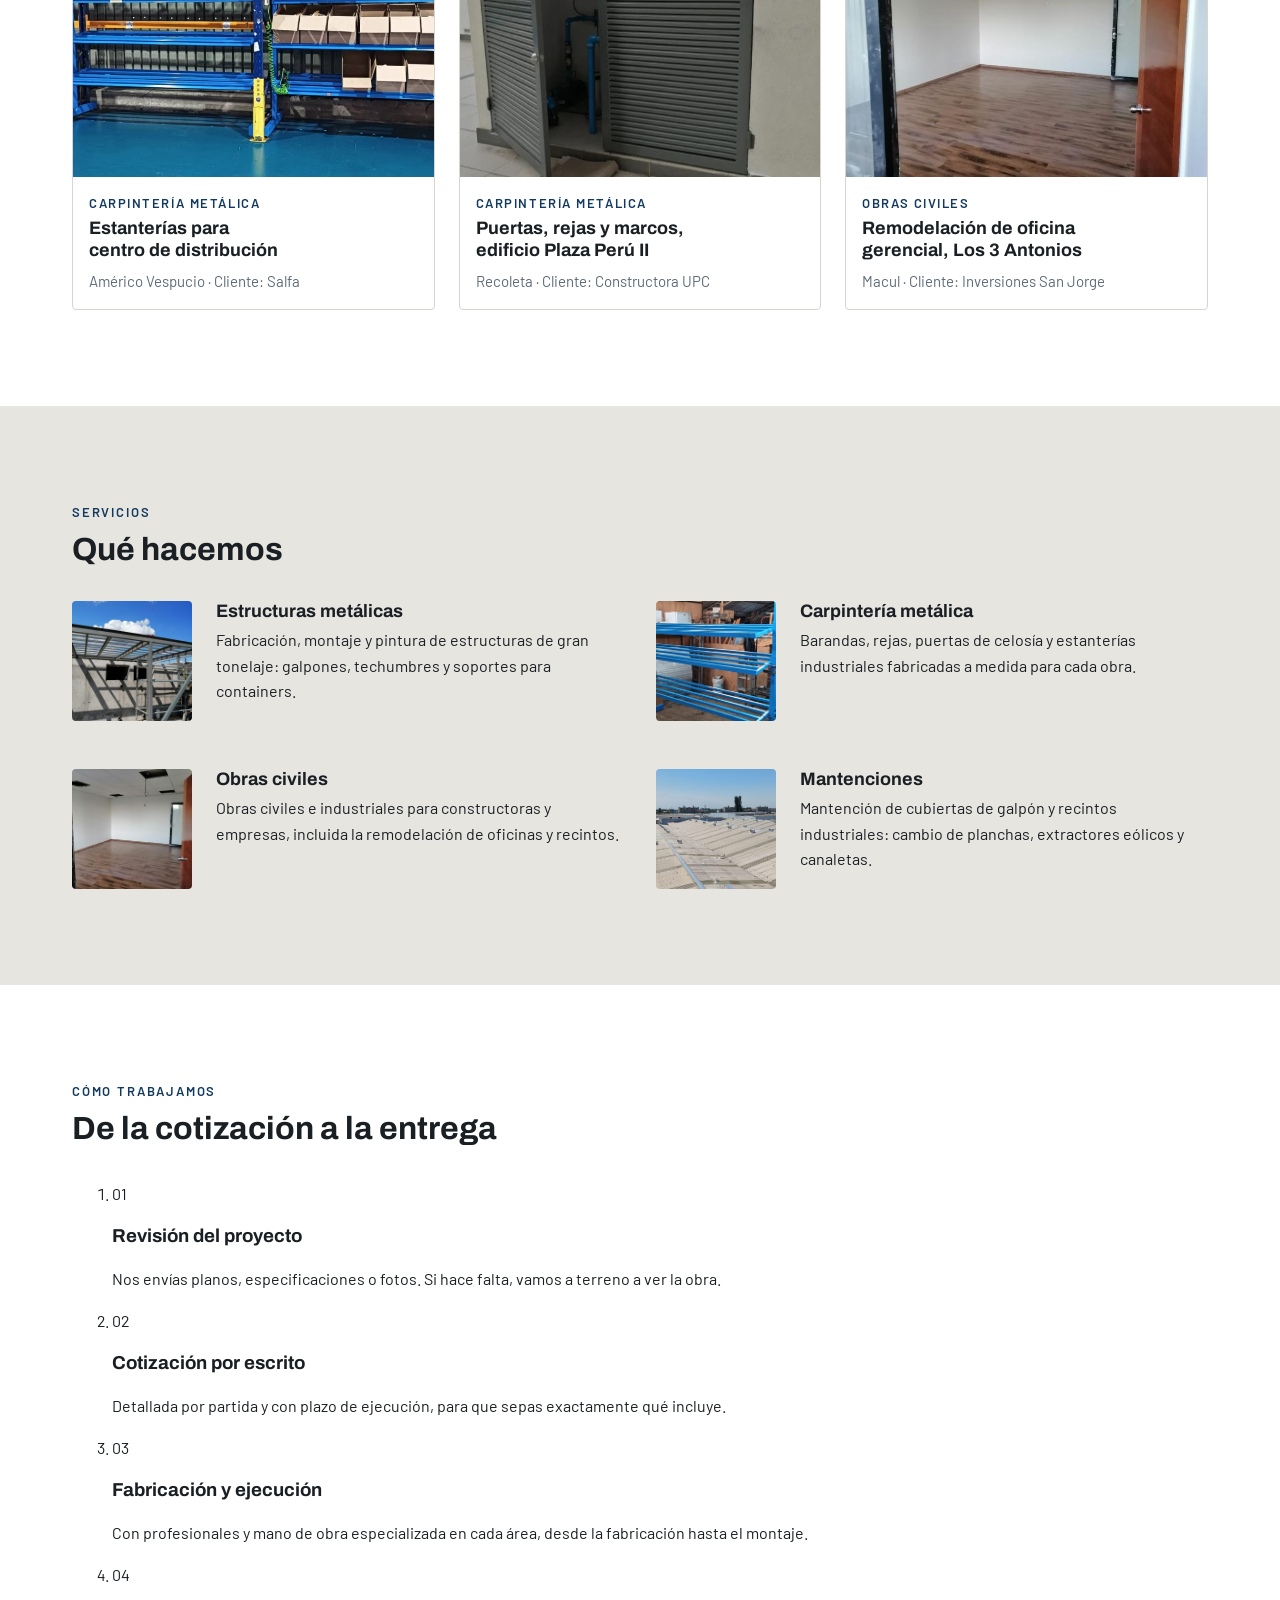
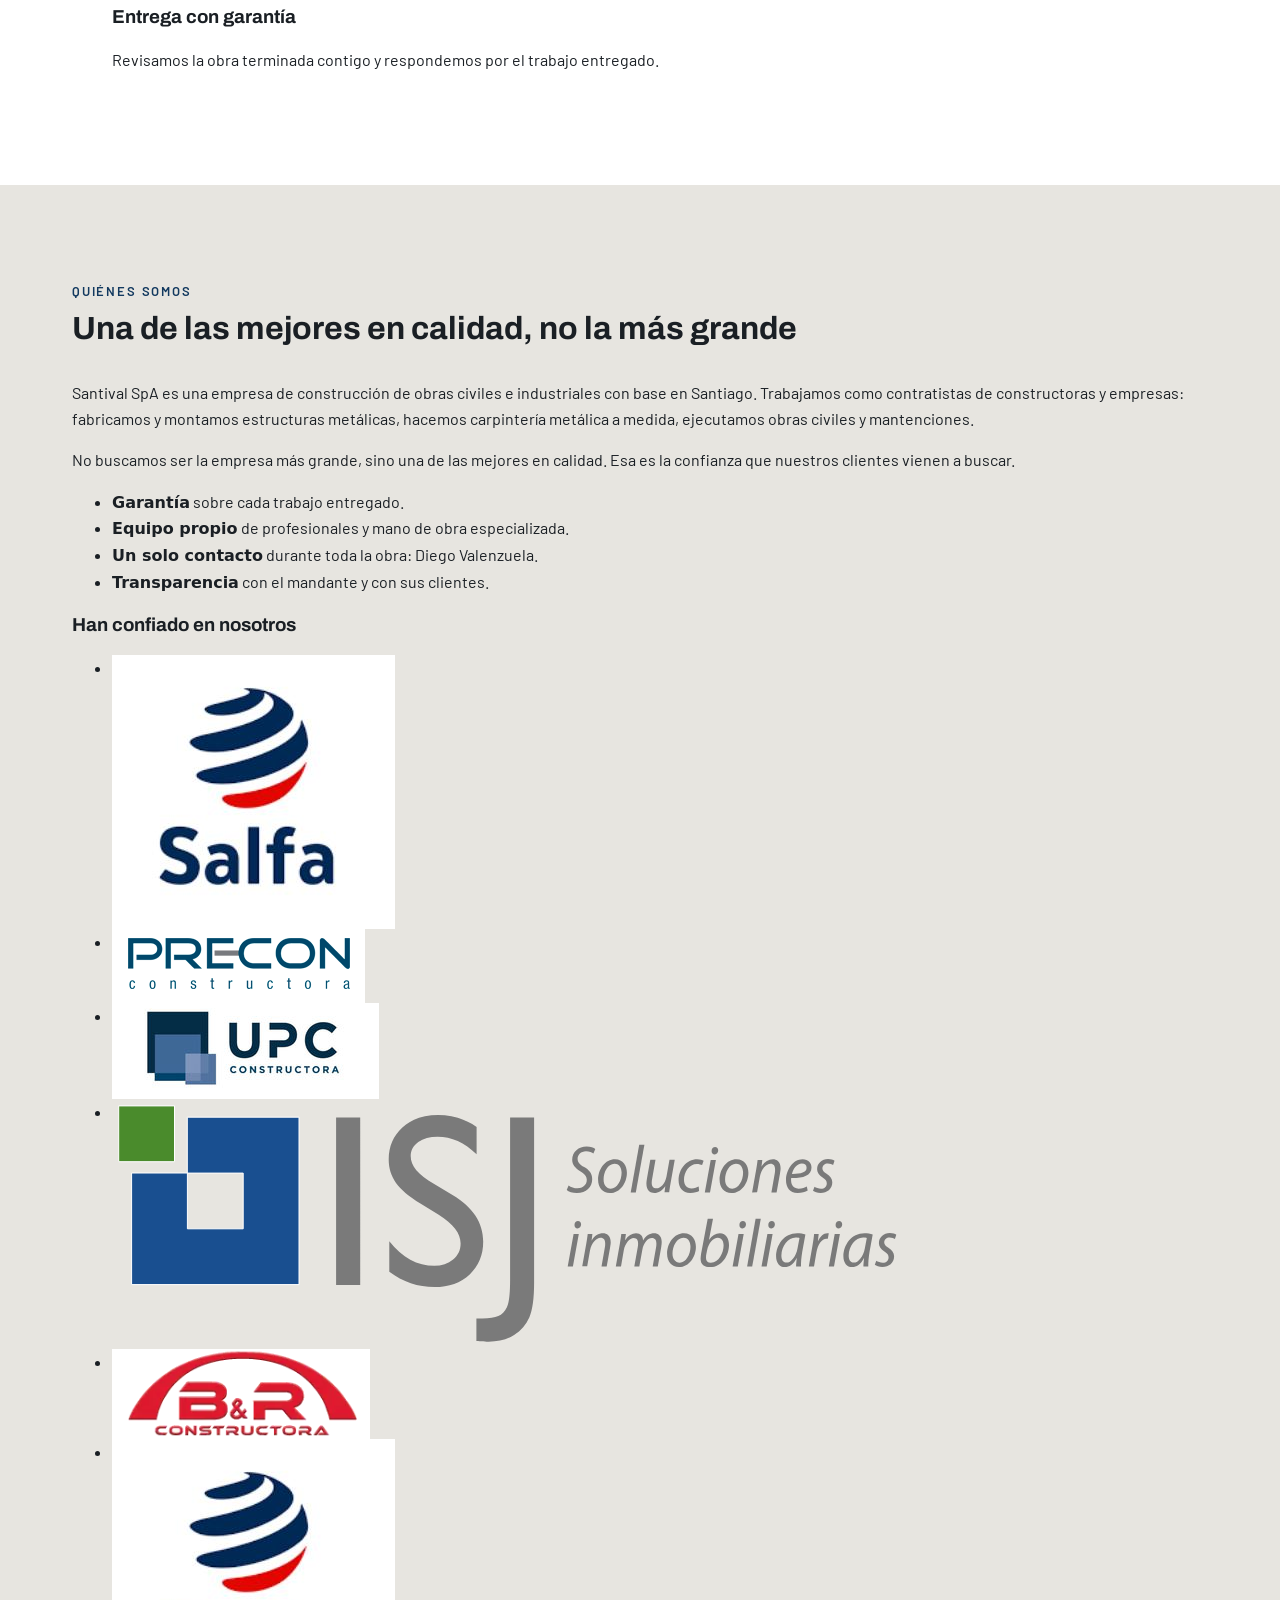
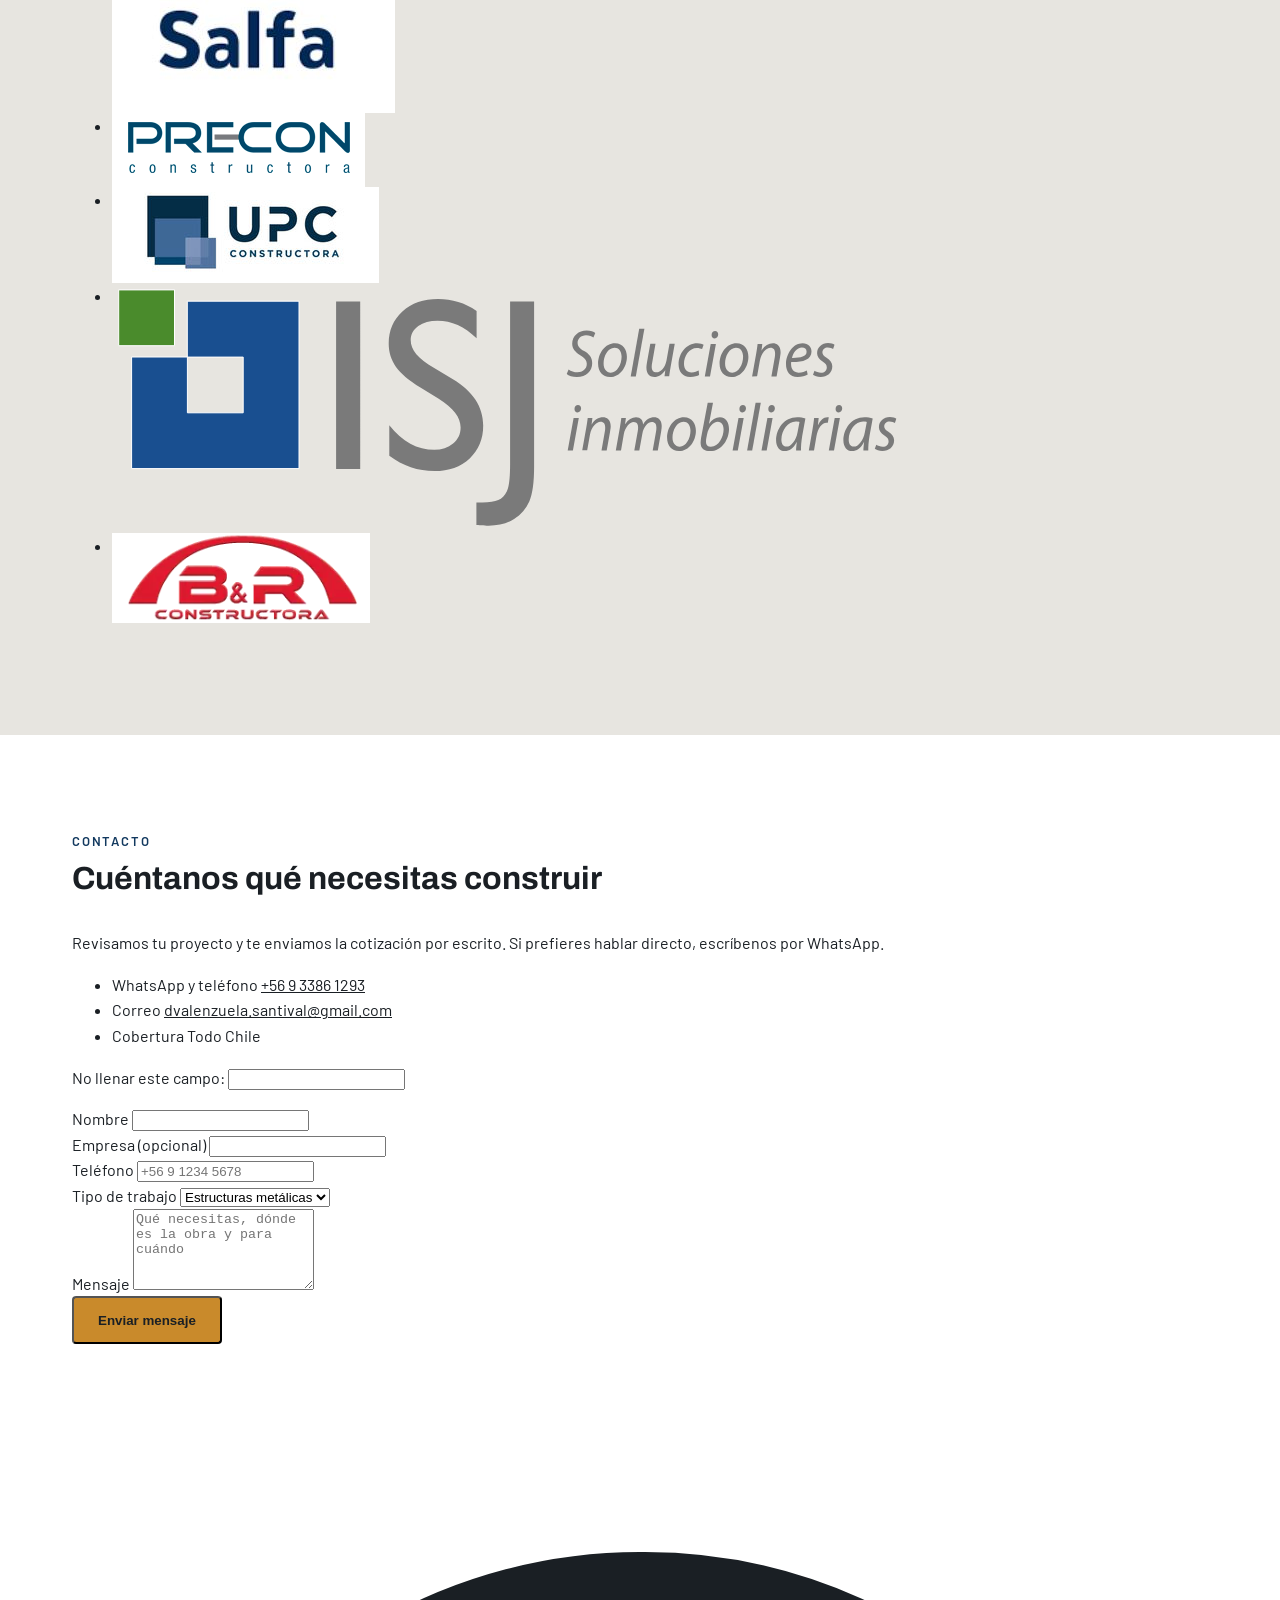
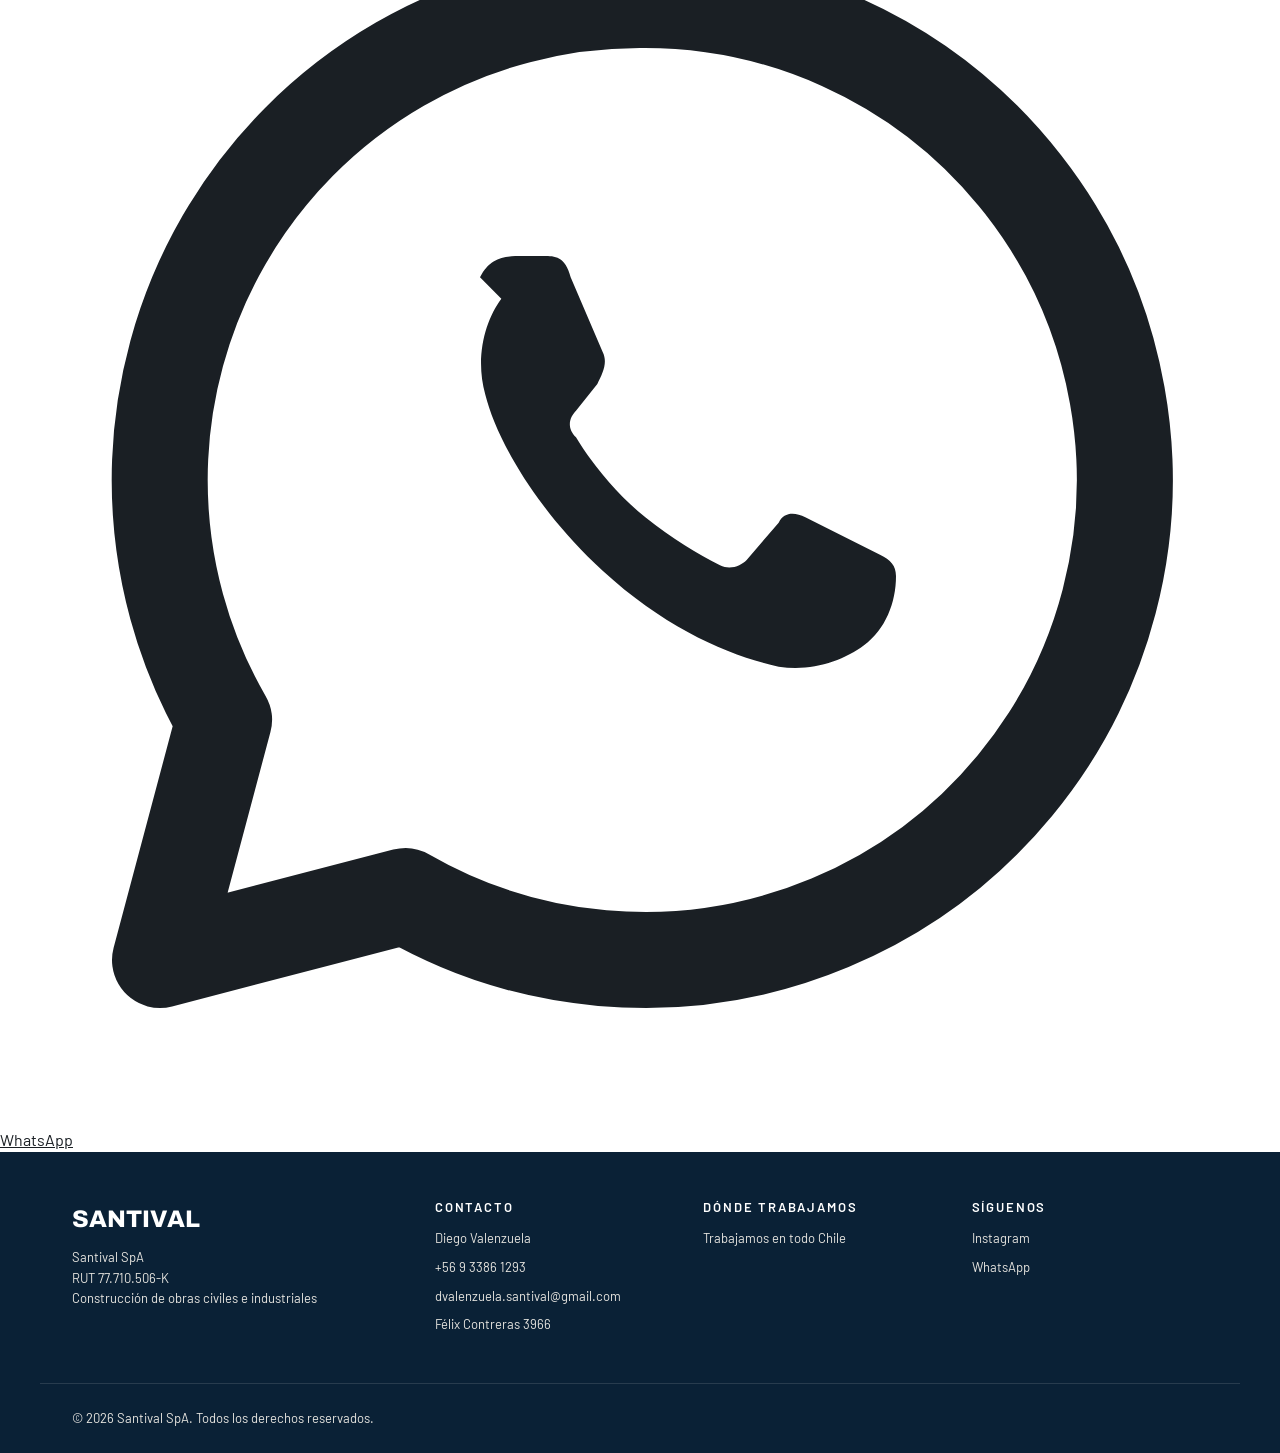
==== commit d1bf3940: "Añadida sección de contacto y nosotros" ====
--- a/index.html
+++ b/index.html
@@ -57,7 +57,7 @@
             <div class="contenedor hero__contenido">
                 <p class="etiqueta etiqueta--clara">Santival SpA · Santiago</p>
                 <h1 class="hero__titulo">Estructuras metálicas y obras civiles para constructoras e industria</h1>
-                <p class="hero__bajada">Fabricamos, montamos y terminamos. Desde galpones y soportes de gran tonelaje hasta la remodelación de una oficina.</p>
+                <p class="hero__bajada">Fabricamos, montamos y mantenemos. Desde galpones y soportes de gran tonelaje hasta la mantención de cubiertas industriales.</p>
                 <a href="#obras" class="boton">Ver obras</a>
             </div>
         </section>
@@ -66,16 +66,16 @@
         <div class="contenedor">
             <ul class="datos">
                 <li class="datos__item">
-                    <span class="datos__numero">5</span>
-                    <span class="datos__texto">constructoras nos confían sus obras, entre ellas Salfa, Precon y UPC</span>
+                    <span class="datos__numero">+5</span>
+                    <span class="datos__texto">años de experiencia en obras civiles e industriales</span>
                 </li>
                 <li class="datos__item">
                     <span class="datos__numero">4</span>
-                    <span class="datos__texto">especialidades: estructuras, carpintería metálica, obras civiles y terminaciones</span>
+                    <span class="datos__texto">especialidades: estructuras metálicas, carpintería metálica, obras civiles y mantenciones</span>
                 </li>
                 <li class="datos__item">
                     <span class="datos__numero">RM</span>
-                    <span class="datos__texto">obras en Chicureo, Recoleta, Macul y Américo Vespucio</span>
+                    <span class="datos__texto">somos de la Región Metropolitana y llegamos a obras en todo Chile</span>
                 </li>
             </ul>
         </div>
@@ -143,7 +143,7 @@
                              alt="Oficina gerencial remodelada con piso flotante, cielo modular y muros pintados, Macul"
                              width="664" height="498" loading="lazy">
                         <div class="obra__info">
-                            <p class="obra__tipo">Terminaciones</p>
+                            <p class="obra__tipo">Obras civiles</p>
                             <h3 class="obra__nombre">Remodelación de oficina gerencial, Los 3 Antonios</h3>
                             <p class="obra__meta">Macul · Cliente: Inversiones San Jorge</p>
                         </div>
@@ -177,28 +177,185 @@
                         </div>
                     </li>
                     <li class="servicio">
+                        <img class="servicio__foto" src="img/obras/oficina-macul.jpg"
+                             alt="" width="664" height="498" loading="lazy">
+                        <div>
+                            <h3 class="servicio__nombre">Obras civiles</h3>
+                            <p>Obras civiles e industriales para constructoras y empresas, incluida la remodelación de oficinas y recintos.</p>
+                        </div>
+                    </li>
+                    <li class="servicio">
                         <img class="servicio__foto" src="img/obras/cubierta-salfa.jpg"
                              alt="" width="590" height="1280" loading="lazy">
                         <div>
-                            <h3 class="servicio__nombre">Obras civiles y mantención</h3>
-                            <p>Obras civiles e industriales, y mantención de cubiertas de galpón: cambio de planchas, extractores eólicos y canaletas.</p>
-                        </div>
-                    </li>
-                    <li class="servicio">
-                        <img class="servicio__foto" src="img/obras/oficina-escritorio.jpg"
-                             alt="" width="664" height="498" loading="lazy">
-                        <div>
-                            <h3 class="servicio__nombre">Terminaciones</h3>
-                            <p>Remodelación de oficinas y locales: pisos, cielos, pintura y mobiliario, hasta dejarlos listos para usar.</p>
+                            <h3 class="servicio__nombre">Mantenciones</h3>
+                            <p>Mantención de cubiertas de galpón y recintos industriales: cambio de planchas, extractores eólicos y canaletas.</p>
                         </div>
                     </li>
                 </ul>
             </div>
         </section>
 
-        <!-- Semana 4: cómo trabajamos, nosotros y contacto -->
+        <!-- ================= CÓMO TRABAJAMOS ================= -->
+        <!-- TODO: validar los 4 pasos con Diego (visita a terreno, cotización por partida, garantía) -->
+        <section class="seccion" id="proceso">
+            <div class="contenedor">
+                <p class="etiqueta">Cómo trabajamos</p>
+                <h2 class="seccion__titulo">De la cotización a la entrega</h2>
+
+                <ol class="pasos">
+                    <li class="paso">
+                        <span class="paso__numero">01</span>
+                        <h3 class="paso__nombre">Revisión del proyecto</h3>
+                        <p>Nos envías planos, especificaciones o fotos. Si hace falta, vamos a terreno a ver la obra.</p>
+                    </li>
+                    <li class="paso">
+                        <span class="paso__numero">02</span>
+                        <h3 class="paso__nombre">Cotización por escrito</h3>
+                        <p>Detallada por partida y con plazo de ejecución, para que sepas exactamente qué incluye.</p>
+                    </li>
+                    <li class="paso">
+                        <span class="paso__numero">03</span>
+                        <h3 class="paso__nombre">Fabricación y ejecución</h3>
+                        <p>Con profesionales y mano de obra especializada en cada área, desde la fabricación hasta el montaje.</p>
+                    </li>
+                    <li class="paso">
+                        <span class="paso__numero">04</span>
+                        <h3 class="paso__nombre">Entrega con garantía</h3>
+                        <p>Revisamos la obra terminada contigo y respondemos por el trabajo entregado.</p>
+                    </li>
+                </ol>
+            </div>
+        </section>
+
+        <!-- ================= NOSOTROS ================= -->
+        <!-- TODO: agregar una foto real del equipo o de Diego en obra -->
+        <section class="seccion seccion--hormigon" id="nosotros">
+            <div class="contenedor nosotros">
+
+                <div class="nosotros__texto">
+                    <p class="etiqueta">Quiénes somos</p>
+                    <h2 class="seccion__titulo">Una de las mejores en calidad, no la más grande</h2>
+                    <p>Santival SpA es una empresa de construcción de obras civiles e industriales con base en Santiago. Trabajamos como contratistas de constructoras y empresas: fabricamos y montamos estructuras metálicas, hacemos carpintería metálica a medida, ejecutamos obras civiles y mantenciones.</p>
+                    <p>No buscamos ser la empresa más grande, sino una de las mejores en calidad. Esa es la confianza que nuestros clientes vienen a buscar.</p>
+
+                    <ul class="compromisos">
+                        <li><strong>Garantía</strong> sobre cada trabajo entregado.</li>
+                        <li><strong>Equipo propio</strong> de profesionales y mano de obra especializada.</li>
+                        <li><strong>Un solo contacto</strong> durante toda la obra: Diego Valenzuela.</li>
+                        <li><strong>Transparencia</strong> con el mandante y con sus clientes.</li>
+                    </ul>
+                </div>
+
+                <div class="clientes">
+                    <h3 class="clientes__titulo">Han confiado en nosotros</h3>
+                    <!-- Carrusel infinito: la lista de logos va dos veces seguidas y la pista
+                         se desplaza la mitad de su ancho, así el final empalma con el inicio.
+                         La segunda copia está oculta para lectores de pantalla. -->
+                    <div class="carrusel">
+                        <ul class="carrusel__pista">
+                            <li><img src="img/clientes/salfa.jpg" alt="Salfa" width="283" height="274"></li>
+                            <li><img src="img/clientes/precon.png" alt="Precon Constructora" width="253" height="74"></li>
+                            <li><img src="img/clientes/upc.png" alt="Constructora UPC" width="267" height="96"></li>
+                            <li><img src="img/clientes/isj.svg" alt="ISJ Soluciones Inmobiliarias" width="790" height="250"></li>
+                            <li><img src="img/clientes/byr.png" alt="B&amp;R Constructora" width="258" height="90"></li>
+
+                            <li aria-hidden="true"><img src="img/clientes/salfa.jpg" alt="" width="283" height="274"></li>
+                            <li aria-hidden="true"><img src="img/clientes/precon.png" alt="" width="253" height="74"></li>
+                            <li aria-hidden="true"><img src="img/clientes/upc.png" alt="" width="267" height="96"></li>
+                            <li aria-hidden="true"><img src="img/clientes/isj.svg" alt="" width="790" height="250"></li>
+                            <li aria-hidden="true"><img src="img/clientes/byr.png" alt="" width="258" height="90"></li>
+                        </ul>
+                    </div>
+                </div>
+
+            </div>
+        </section>
+
+        <!-- ================= CONTACTO ================= -->
+        <section class="seccion" id="contacto">
+            <div class="contenedor contacto">
+
+                <div class="contacto__info">
+                    <p class="etiqueta">Contacto</p>
+                    <h2 class="seccion__titulo">Cuéntanos qué necesitas construir</h2>
+                    <p>Revisamos tu proyecto y te enviamos la cotización por escrito. Si prefieres hablar directo, escríbenos por WhatsApp.</p>
+
+                    <ul class="contacto__datos">
+                        <li>
+                            <span class="contacto__dato-label">WhatsApp y teléfono</span>
+                            <a href="tel:+56933861293">+56 9 3386 1293</a>
+                        </li>
+                        <li>
+                            <span class="contacto__dato-label">Correo</span>
+                            <a href="mailto:dvalenzuela.santival@gmail.com">dvalenzuela.santival@gmail.com</a>
+                        </li>
+                        <li>
+                            <span class="contacto__dato-label">Cobertura</span>
+                            Todo Chile
+                        </li>
+                    </ul>
+                </div>
+
+                <!-- Netlify detecta este formulario al publicar gracias a data-netlify="true".
+                     netlify-honeypot: campo oculto que solo llenan los bots, para filtrar spam. -->
+                <form class="formulario" name="contacto" method="POST"
+                      data-netlify="true" netlify-honeypot="bot-field">
+
+                    <p class="formulario__oculto">
+                        <label>No llenar este campo: <input name="bot-field"></label>
+                    </p>
+
+                    <div class="campo">
+                        <label for="nombre">Nombre</label>
+                        <input id="nombre" name="nombre" type="text" autocomplete="name" required>
+                    </div>
+
+                    <div class="campo">
+                        <label for="empresa">Empresa <span class="campo__opcional">(opcional)</span></label>
+                        <input id="empresa" name="empresa" type="text" autocomplete="organization">
+                    </div>
+
+                    <div class="campo">
+                        <label for="telefono">Teléfono</label>
+                        <input id="telefono" name="telefono" type="tel" autocomplete="tel"
+                               placeholder="+56 9 1234 5678" required>
+                    </div>
+
+                    <div class="campo">
+                        <label for="tipo">Tipo de trabajo</label>
+                        <select id="tipo" name="tipo">
+                            <option>Estructuras metálicas</option>
+                            <option>Carpintería metálica</option>
+                            <option>Obras civiles</option>
+                            <option>Mantenciones</option>
+                            <option>Otro</option>
+                        </select>
+                    </div>
+
+                    <div class="campo">
+                        <label for="mensaje">Mensaje</label>
+                        <textarea id="mensaje" name="mensaje" rows="5"
+                                  placeholder="Qué necesitas, dónde es la obra y para cuándo" required></textarea>
+                    </div>
+
+                    <button class="boton formulario__enviar" type="submit">Enviar mensaje</button>
+                </form>
+
+            </div>
+        </section>
 
     </main>
+
+    <!-- Botón flotante de WhatsApp, con mensaje prellenado -->
+    <a class="whatsapp" href="https://wa.me/56933861293?text=Hola%2C%20quiero%20cotizar%20un%20trabajo"
+       target="_blank" rel="noopener">
+        <svg class="whatsapp__icono" viewBox="0 0 24 24" aria-hidden="true">
+            <path d="M12 3a9 9 0 0 0-7.8 13.5L3 21l4.6-1.2A9 9 0 1 0 12 3Z" fill="none" stroke="currentColor" stroke-width="1.8" stroke-linejoin="round"/>
+            <path d="M9 8.2c.2-.4.5-.4.8-.4h.4c.2 0 .4 0 .5.4l.6 1.4c.1.2 0 .4-.1.6l-.4.5c-.1.1-.2.3 0 .5.3.5.8 1.1 1.3 1.5.5.4 1 .7 1.4.9.2.1.4 0 .5-.1l.6-.7c.1-.2.3-.2.5-.1l1.4.7c.2.1.3.2.3.4 0 .5-.2 1-.6 1.3-.4.3-1 .5-1.6.4-.9-.2-2.1-.7-3.3-1.8-1.3-1.2-2-2.5-2.2-3.3-.2-.7 0-1.4.3-1.8Z" fill="currentColor"/>
+        </svg>
+        <span>WhatsApp</span>
+    </a>
 
     <!-- ================= FOOTER ================= -->
     <footer class="footer">
--- a/css/styles.css
+++ b/css/styles.css
@@ -11,6 +11,17 @@
 *::before,
 *::after {
   box-sizing: border-box;
+}
+
+/* Al saltar a #obras o #servicios, que el header fijo no tape el título */
+html {
+  scroll-padding-top: 80px;
+}
+
+@media (prefers-reduced-motion: no-preference) {
+  html {
+    scroll-behavior: smooth;
+  }
 }
 
 body {
@@ -58,6 +69,38 @@
   white-space: nowrap;
 }
 
+/* Etiqueta pequeña sobre los títulos de sección */
+.etiqueta {
+  margin: 0 0 var(--espacio-2);
+  font-size: var(--fs-small);
+  font-weight: 600;
+  letter-spacing: 0.14em;
+  text-transform: uppercase;
+  color: var(--azul-santival);
+}
+
+.etiqueta--clara {
+  color: var(--hormigon);
+}
+
+/* Botón principal. Texto oscuro sobre ámbar: el blanco no pasa contraste. */
+.boton {
+  display: inline-flex;
+  align-items: center;
+  min-height: 48px;
+  padding-inline: var(--espacio-5);
+  border-radius: var(--radio);
+  background: var(--ambar);
+  color: var(--texto);
+  font-weight: 600;
+  text-decoration: none;
+  transition: filter var(--transicion);
+}
+
+.boton:hover {
+  filter: brightness(1.1);
+}
+
 
 /* ---------- Header ---------- */
 
@@ -79,7 +122,8 @@
 .header__logo {
   font-family: var(--fuente-titulo);
   font-weight: 800;
-  font-size: var(--fs-h2);
+  font-size: var(--fs-h3);
+  white-space: nowrap;
   letter-spacing: -0.01em;
   text-transform: uppercase;
   text-decoration: none;
@@ -184,6 +228,217 @@
 }
 
 
+/* Variante de la home: el header flota transparente sobre la foto del hero
+   y se vuelve sólido al hacer scroll (main.js le agrega .is-solid) */
+.header--sobre-hero {
+  position: fixed;
+  left: 0;
+  right: 0;
+  background: transparent;
+  transition: background var(--transicion), box-shadow var(--transicion);
+}
+
+.header--sobre-hero.is-solid {
+  background: var(--azul-santival);
+  box-shadow: var(--sombra);
+}
+
+
+/* ---------- Hero ---------- */
+
+.hero {
+  position: relative;
+  isolation: isolate;
+  display: flex;
+  align-items: flex-end;
+  min-height: 88vh;
+  min-height: 88svh;
+  /* Abajo deja espacio para las tarjetas que se montan sobre el borde */
+  padding-block: 120px calc(var(--espacio-8) + var(--espacio-7));
+  color: var(--blanco);
+}
+
+.hero__foto {
+  position: absolute;
+  inset: 0;
+  z-index: -2;
+  width: 100%;
+  height: 100%;
+  object-fit: cover;
+}
+
+/* Capa azul oscura para que el texto blanco se lea sobre cualquier foto */
+.hero::before {
+  content: "";
+  position: absolute;
+  inset: 0;
+  z-index: -1;
+  background: linear-gradient(
+    to bottom,
+    rgba(10, 33, 54, 0.6) 0%,
+    rgba(10, 33, 54, 0.45) 40%,
+    rgba(10, 33, 54, 0.75) 100%
+  );
+}
+
+.hero__contenido {
+  width: 100%;
+}
+
+.hero__titulo {
+  max-width: 20ch;
+  margin: 0 0 var(--espacio-4);
+  font-size: clamp(30px, 7vw, var(--fs-display));
+  font-weight: 800;
+  line-height: 1.05;
+  letter-spacing: -0.02em;
+  text-transform: uppercase;
+}
+
+.hero__bajada {
+  max-width: 52ch;
+  margin: 0 0 var(--espacio-5);
+  font-size: var(--fs-h3);
+}
+
+
+/* ---------- Datos (tarjetas montadas sobre el hero) ---------- */
+
+.datos {
+  position: relative;
+  display: grid;
+  gap: var(--espacio-3);
+  margin: calc(-1 * var(--espacio-8)) 0 0;
+  padding: 0;
+  list-style: none;
+}
+
+.datos__item {
+  display: flex;
+  align-items: baseline;
+  gap: var(--espacio-4);
+  padding: var(--espacio-4) var(--espacio-5);
+  background: var(--blanco);
+  border-top: 3px solid var(--azul-santival);
+  border-radius: var(--radio);
+  box-shadow: var(--sombra);
+}
+
+.datos__numero {
+  flex: 0 0 auto;
+  min-width: 2ch;
+  font-family: var(--fuente-titulo);
+  font-weight: 800;
+  font-size: var(--fs-h1);
+  line-height: 1;
+  color: var(--azul-santival);
+}
+
+.datos__texto {
+  font-size: 15px;
+  line-height: 1.4;
+}
+
+
+/* ---------- Secciones ---------- */
+
+.seccion {
+  padding-block: var(--espacio-8);
+}
+
+.seccion--hormigon {
+  background: var(--hormigon);
+}
+
+.seccion__titulo {
+  margin: 0 0 var(--espacio-6);
+  font-size: var(--fs-h1);
+}
+
+
+/* ---------- Obras ---------- */
+
+.obras {
+  display: grid;
+  gap: var(--espacio-5);
+  margin: 0;
+  padding: 0;
+  list-style: none;
+}
+
+.obra {
+  overflow: hidden;
+  background: var(--blanco);
+  border: 1px solid var(--linea);
+  border-radius: var(--radio);
+}
+
+.obra__foto {
+  width: 100%;
+  height: auto;
+  aspect-ratio: 4 / 3;
+  object-fit: cover;
+}
+
+.obra__info {
+  padding: var(--espacio-4);
+}
+
+.obra__tipo {
+  margin: 0 0 var(--espacio-1);
+  font-size: var(--fs-small);
+  font-weight: 600;
+  letter-spacing: 0.12em;
+  text-transform: uppercase;
+  color: var(--azul-santival);
+}
+
+.obra__nombre {
+  margin: 0 0 var(--espacio-2);
+  font-size: var(--fs-h3);
+}
+
+.obra__meta {
+  margin: 0;
+  font-size: 15px;
+  color: var(--acero);
+}
+
+
+/* ---------- Servicios ---------- */
+
+.servicios {
+  display: grid;
+  gap: var(--espacio-6);
+  margin: 0;
+  padding: 0;
+  list-style: none;
+}
+
+.servicio {
+  display: grid;
+  grid-template-columns: 88px 1fr;
+  gap: var(--espacio-4);
+  align-items: start;
+}
+
+.servicio__foto {
+  width: 88px;
+  height: 88px;
+  object-fit: cover;
+  border-radius: var(--radio);
+}
+
+.servicio__nombre {
+  margin: 0 0 var(--espacio-1);
+  font-size: var(--fs-h3);
+}
+
+.servicio p {
+  margin: 0;
+}
+
+
 /* ---------- Footer ---------- */
 
 .footer {
@@ -248,9 +503,10 @@
 }
 
 
-/* ---------- Tablet: footer en 2 columnas ---------- */
+/* ---------- Tablet: obras y footer en 2 columnas ---------- */
 
 @media (min-width: 600px) {
+  .obras,
   .footer__grid {
     grid-template-columns: repeat(2, 1fr);
   }
@@ -267,6 +523,10 @@
 
   .header__inner {
     min-height: 80px;
+  }
+
+  .header__logo {
+    font-size: var(--fs-h2);
   }
 
   /* Desaparece la hamburguesa y el menú queda siempre visible en línea */
@@ -290,6 +550,40 @@
     margin: 0;
   }
 
+  .datos {
+    grid-template-columns: repeat(3, 1fr);
+    gap: var(--espacio-5);
+  }
+
+  .datos__item {
+    flex-direction: column;
+    gap: var(--espacio-2);
+    padding: var(--espacio-5);
+  }
+
+  .seccion {
+    padding-block: var(--espacio-9);
+  }
+
+  .obras {
+    grid-template-columns: repeat(3, 1fr);
+  }
+
+  .servicios {
+    grid-template-columns: repeat(2, 1fr);
+    gap: var(--espacio-7) var(--espacio-6);
+  }
+
+  .servicio {
+    grid-template-columns: 120px 1fr;
+    gap: var(--espacio-5);
+  }
+
+  .servicio__foto {
+    width: 120px;
+    height: 120px;
+  }
+
   .footer__grid {
     grid-template-columns: 1.4fr 1fr 1fr 1fr;
   }
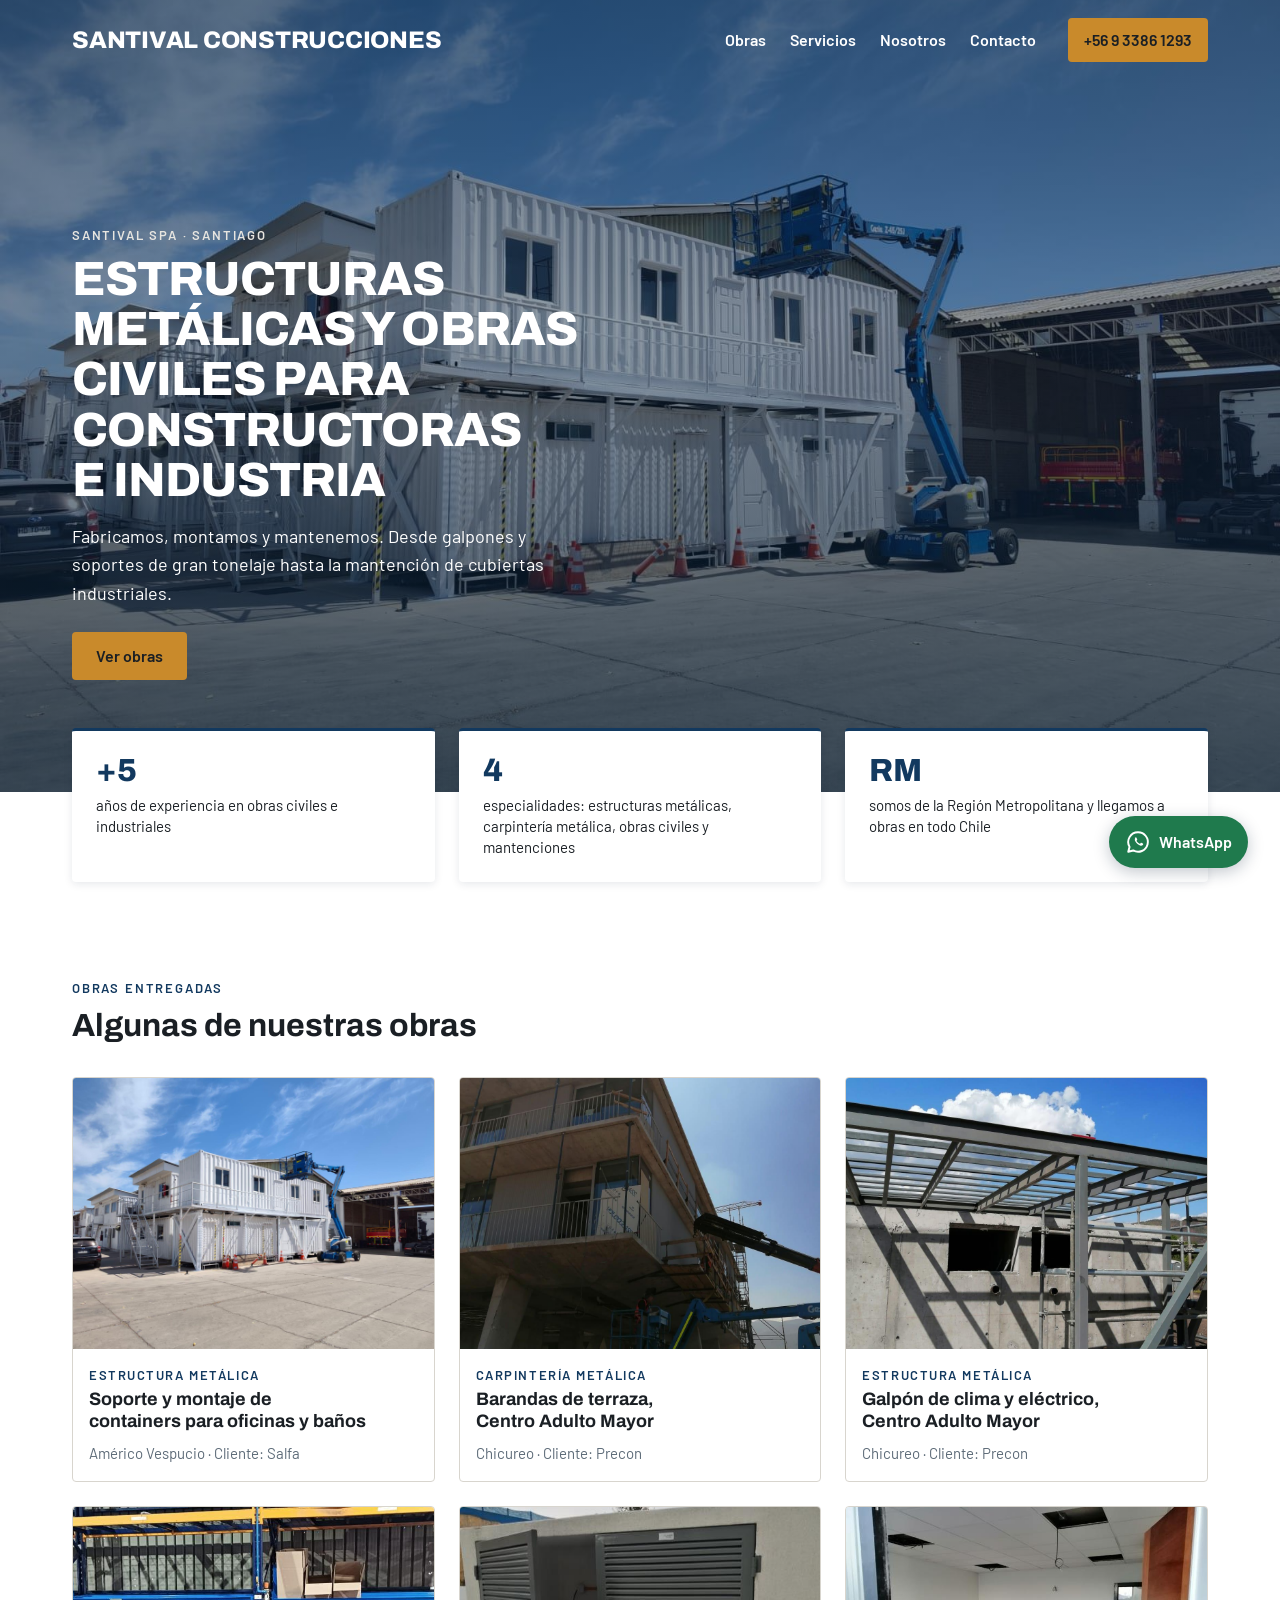
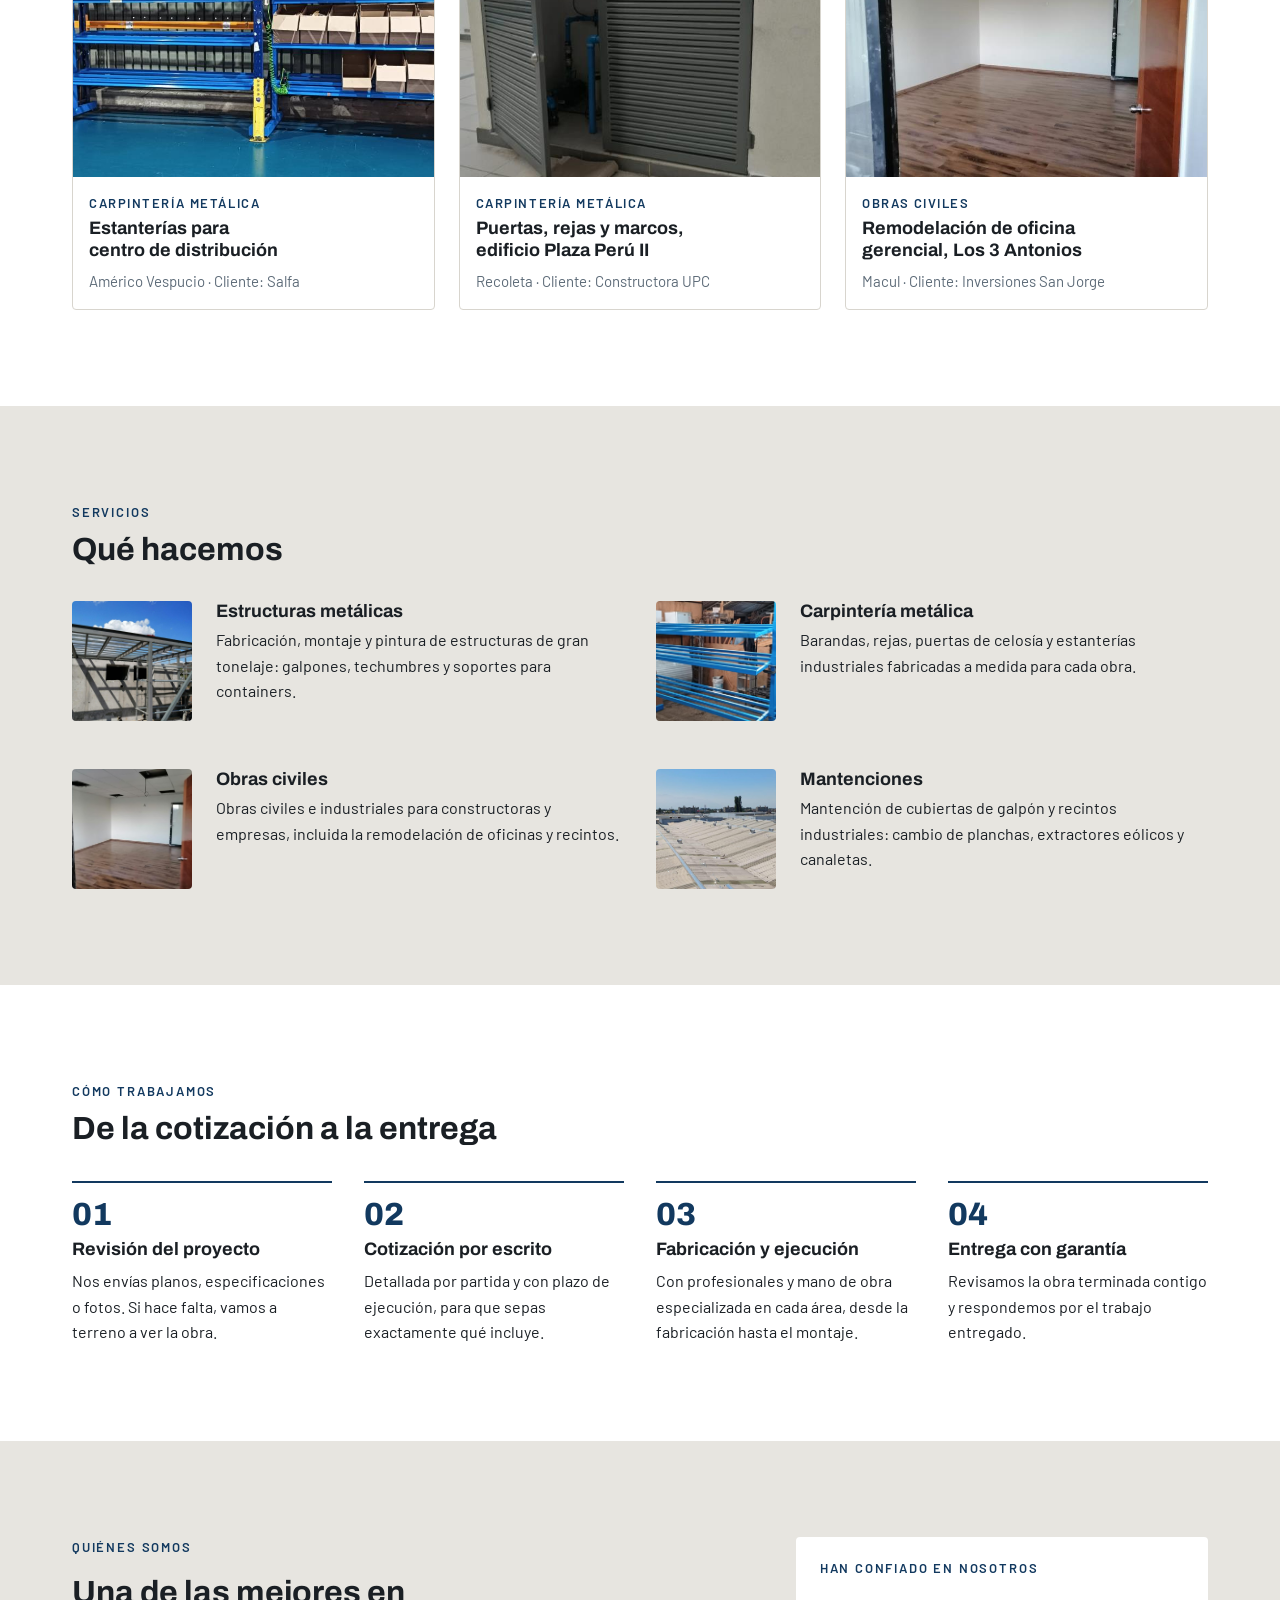
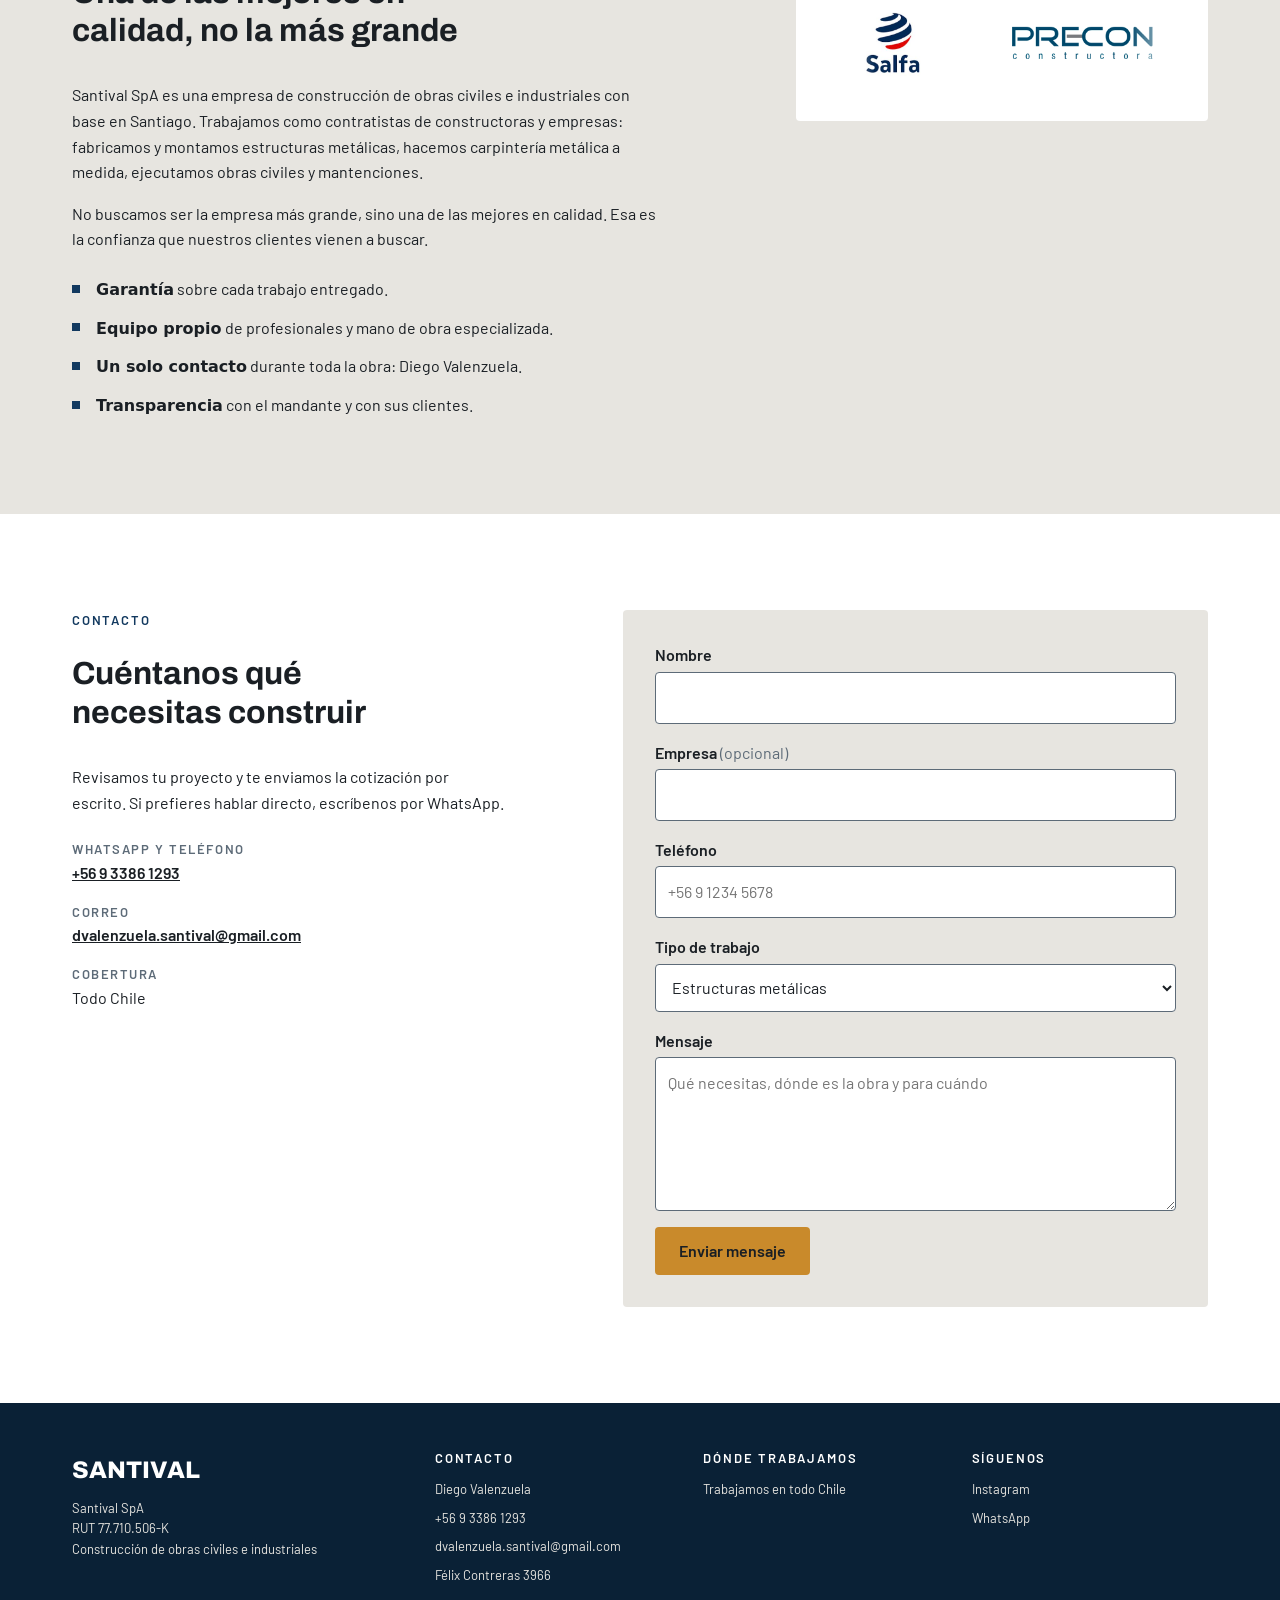
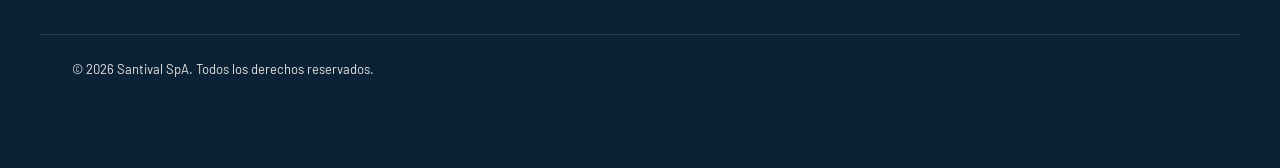
==== commit 691d5e62: "Campo form-name en formulario de contacto" ====
--- a/index.html
+++ b/index.html
@@ -297,10 +297,10 @@
                     </ul>
                 </div>
 
-                <!-- Netlify detecta este formulario al publicar gracias a data-netlify="true".
-                     netlify-honeypot: campo oculto que solo llenan los bots, para filtrar spam. -->
                 <form class="formulario" name="contacto" method="POST"
                       data-netlify="true" netlify-honeypot="bot-field">
+
+                    <input type="hidden" name="form-name" value="contacto">
 
                     <p class="formulario__oculto">
                         <label>No llenar este campo: <input name="bot-field"></label>
--- a/css/styles.css
+++ b/css/styles.css
@@ -122,7 +122,8 @@
 .header__logo {
   font-family: var(--fuente-titulo);
   font-weight: 800;
-  font-size: var(--fs-h3);
+  /* Se achica en celulares angostos para no chocar con el botón del menú */
+  font-size: clamp(14px, 4.4vw, var(--fs-h3));
   white-space: nowrap;
   letter-spacing: -0.01em;
   text-transform: uppercase;
@@ -439,6 +440,293 @@
 }
 
 
+/* ---------- Cómo trabajamos ---------- */
+
+.pasos {
+  display: grid;
+  gap: var(--espacio-6);
+  margin: 0;
+  padding: 0;
+  list-style: none;
+}
+
+.paso {
+  padding-top: var(--espacio-4);
+  border-top: 2px solid var(--azul-santival);
+}
+
+.paso__numero {
+  display: block;
+  margin-bottom: var(--espacio-2);
+  font-family: var(--fuente-titulo);
+  font-weight: 800;
+  font-size: var(--fs-h1);
+  line-height: 1;
+  color: var(--azul-santival);
+}
+
+.paso__nombre {
+  margin: 0 0 var(--espacio-2);
+  font-size: var(--fs-h3);
+}
+
+.paso p {
+  margin: 0;
+}
+
+
+/* ---------- Nosotros ---------- */
+
+.nosotros {
+  display: grid;
+  gap: var(--espacio-7);
+}
+
+.nosotros__texto p {
+  max-width: var(--ancho-texto);
+  margin: 0 0 var(--espacio-4);
+}
+
+.compromisos {
+  display: grid;
+  gap: var(--espacio-3);
+  margin: var(--espacio-5) 0 0;
+  padding: 0;
+  list-style: none;
+}
+
+/* Marca cuadrada azul en vez de la viñeta redonda */
+.compromisos li {
+  position: relative;
+  padding-left: var(--espacio-5);
+}
+
+.compromisos li::before {
+  content: "";
+  position: absolute;
+  left: 0;
+  top: 0.55em;
+  width: 8px;
+  height: 8px;
+  background: var(--azul-santival);
+}
+
+.clientes {
+  align-self: start;
+  min-width: 0; /* evita que la pista del carrusel ensanche la columna */
+  padding: var(--espacio-5);
+  background: var(--blanco);
+  border-radius: var(--radio);
+}
+
+.clientes__titulo {
+  margin: 0 0 var(--espacio-4);
+  font-family: var(--fuente-texto);
+  font-size: var(--fs-small);
+  font-weight: 600;
+  letter-spacing: 0.14em;
+  text-transform: uppercase;
+  color: var(--azul-santival);
+}
+
+/* ---------- Carrusel de logos ---------- */
+
+/* Ventana del carrusel: recorta lo que sobra y difumina los bordes */
+.carrusel {
+  overflow: hidden;
+  -webkit-mask-image: linear-gradient(to right, transparent, #000 15%, #000 85%, transparent);
+          mask-image: linear-gradient(to right, transparent, #000 15%, #000 85%, transparent);
+}
+
+/* La pista lleva los logos dos veces y avanza la mitad de su ancho.
+   Se usa padding en cada logo (no gap) para que esa mitad calce exacta. */
+.carrusel__pista {
+  display: flex;
+  align-items: center;
+  width: max-content;
+  margin: 0;
+  padding: 0;
+  list-style: none;
+  animation: carrusel 24s linear infinite;
+}
+
+.carrusel:hover .carrusel__pista {
+  animation-play-state: paused;
+}
+
+.carrusel__pista li {
+  flex: 0 0 auto;
+  display: flex;
+  align-items: center;
+  height: 104px;
+  padding-inline: var(--espacio-6);
+}
+
+/* Máximo 160 px de ancho: los originales miden ~260 px, así siguen viéndose nítidos */
+.carrusel__pista img {
+  width: auto;
+  height: auto;
+  max-width: 160px;
+  max-height: 56px;
+}
+
+/* El de Salfa es casi cuadrado: se le da más alto para que no quede diminuto */
+.carrusel__pista img[src*="salfa"] {
+  max-height: 84px;
+}
+
+@keyframes carrusel {
+  to {
+    transform: translateX(-50%);
+  }
+}
+
+/* Si la persona pidió menos movimiento: logos quietos, en filas, sin la copia */
+@media (prefers-reduced-motion: reduce) {
+  .carrusel {
+    -webkit-mask-image: none;
+            mask-image: none;
+  }
+
+  .carrusel__pista {
+    flex-wrap: wrap;
+    justify-content: center;
+    width: auto;
+    animation: none;
+  }
+
+  .carrusel__pista li[aria-hidden] {
+    display: none;
+  }
+}
+
+
+/* ---------- Contacto ---------- */
+
+.contacto {
+  display: grid;
+  gap: var(--espacio-7);
+}
+
+.contacto__info > p {
+  max-width: 48ch;
+  margin: 0 0 var(--espacio-5);
+}
+
+.contacto__datos {
+  display: grid;
+  gap: var(--espacio-4);
+  margin: 0;
+  padding: 0;
+  list-style: none;
+}
+
+.contacto__dato-label {
+  display: block;
+  font-size: var(--fs-small);
+  font-weight: 600;
+  letter-spacing: 0.12em;
+  text-transform: uppercase;
+  color: var(--acero);
+}
+
+.contacto__datos a {
+  font-weight: 600;
+  overflow-wrap: anywhere;
+}
+
+/* Formulario */
+
+.formulario {
+  display: grid;
+  gap: var(--espacio-4);
+  padding: var(--espacio-5);
+  background: var(--hormigon);
+  border-radius: var(--radio);
+}
+
+.formulario__oculto {
+  display: none;
+}
+
+.campo {
+  display: grid;
+  gap: var(--espacio-1);
+}
+
+.campo label {
+  font-weight: 600;
+}
+
+.campo__opcional {
+  font-weight: 400;
+  color: var(--acero);
+}
+
+.campo input,
+.campo select,
+.campo textarea {
+  width: 100%;
+  min-height: 48px;
+  padding: var(--espacio-3);
+  font: inherit;
+  color: var(--texto);
+  background: var(--blanco);
+  border: 1px solid var(--acero);
+  border-radius: var(--radio);
+}
+
+.campo textarea {
+  resize: vertical;
+}
+
+.campo input:focus-visible,
+.campo select:focus-visible,
+.campo textarea:focus-visible {
+  outline: 2px solid var(--azul-santival);
+  outline-offset: 1px;
+}
+
+.formulario__enviar {
+  justify-self: start;
+  border: 0;
+  font: inherit;
+  font-weight: 600;
+  cursor: pointer;
+}
+
+
+/* ---------- Botón flotante de WhatsApp ---------- */
+
+.whatsapp {
+  position: fixed;
+  right: var(--espacio-4);
+  bottom: var(--espacio-4);
+  z-index: 20;
+  display: inline-flex;
+  align-items: center;
+  gap: var(--espacio-2);
+  min-height: 52px;
+  padding-inline: var(--espacio-4);
+  border-radius: 999px;
+  background: #1F7A4D; /* verde oscuro: texto blanco con buen contraste */
+  color: var(--blanco);
+  font-weight: 600;
+  text-decoration: none;
+  box-shadow: 0 4px 16px rgba(10, 33, 54, 0.25);
+  transition: transform var(--transicion);
+}
+
+.whatsapp:hover {
+  transform: translateY(-2px);
+}
+
+.whatsapp__icono {
+  width: 26px;
+  height: 26px;
+}
+
+
 /* ---------- Footer ---------- */
 
 .footer {
@@ -498,7 +786,8 @@
 
 .footer__legal {
   margin-top: var(--espacio-7);
-  padding-block: var(--espacio-5);
+  /* Abajo deja lugar para que el botón de WhatsApp no tape el texto */
+  padding-block: var(--espacio-5) 88px;
   border-top: 1px solid rgba(255, 255, 255, 0.12);
 }
 
@@ -507,6 +796,7 @@
 
 @media (min-width: 600px) {
   .obras,
+  .pasos,
   .footer__grid {
     grid-template-columns: repeat(2, 1fr);
   }
@@ -584,6 +874,29 @@
     height: 120px;
   }
 
+  .pasos {
+    grid-template-columns: repeat(4, 1fr);
+  }
+
+  .nosotros {
+    grid-template-columns: 1.6fr 1fr;
+    gap: var(--espacio-8);
+  }
+
+  .contacto {
+    grid-template-columns: 1fr 1.2fr;
+    gap: var(--espacio-8);
+  }
+
+  .formulario {
+    padding: var(--espacio-6);
+  }
+
+  .whatsapp {
+    right: var(--espacio-6);
+    bottom: var(--espacio-6);
+  }
+
   .footer__grid {
     grid-template-columns: 1.4fr 1fr 1fr 1fr;
   }
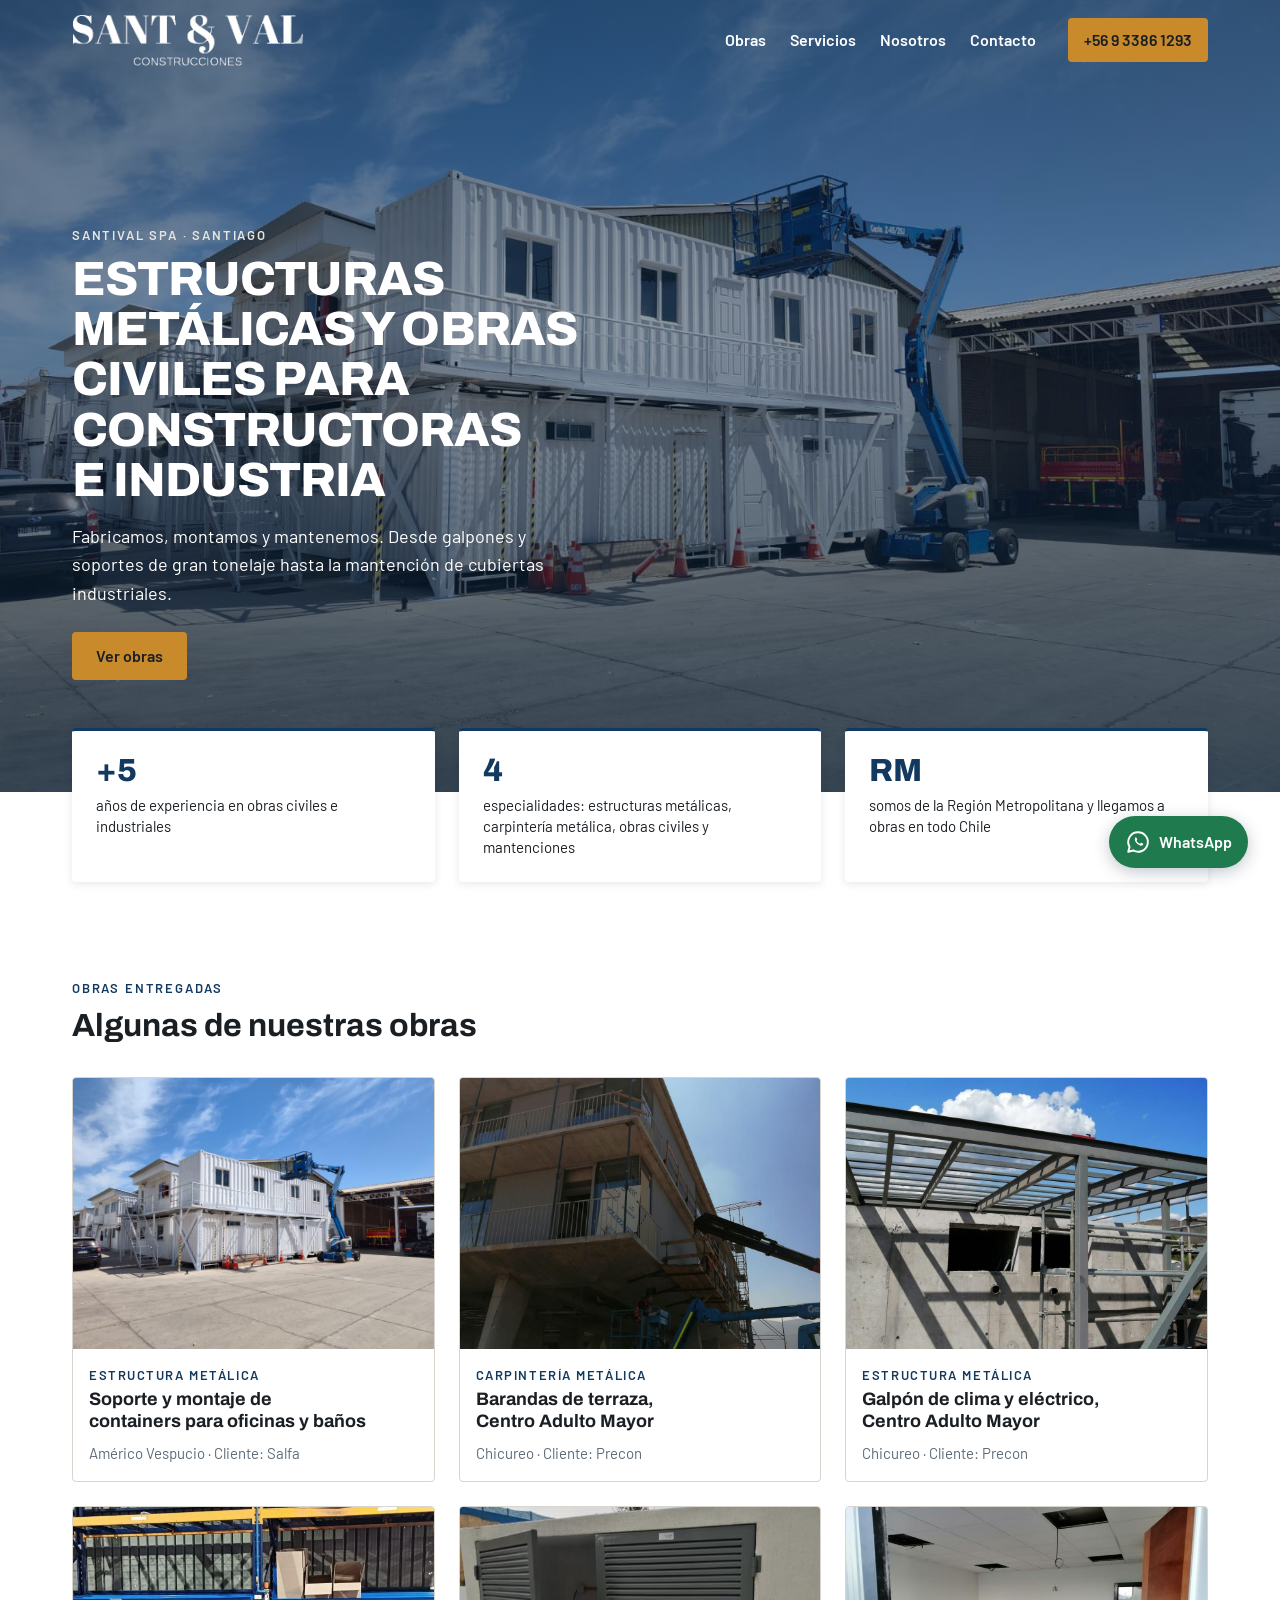
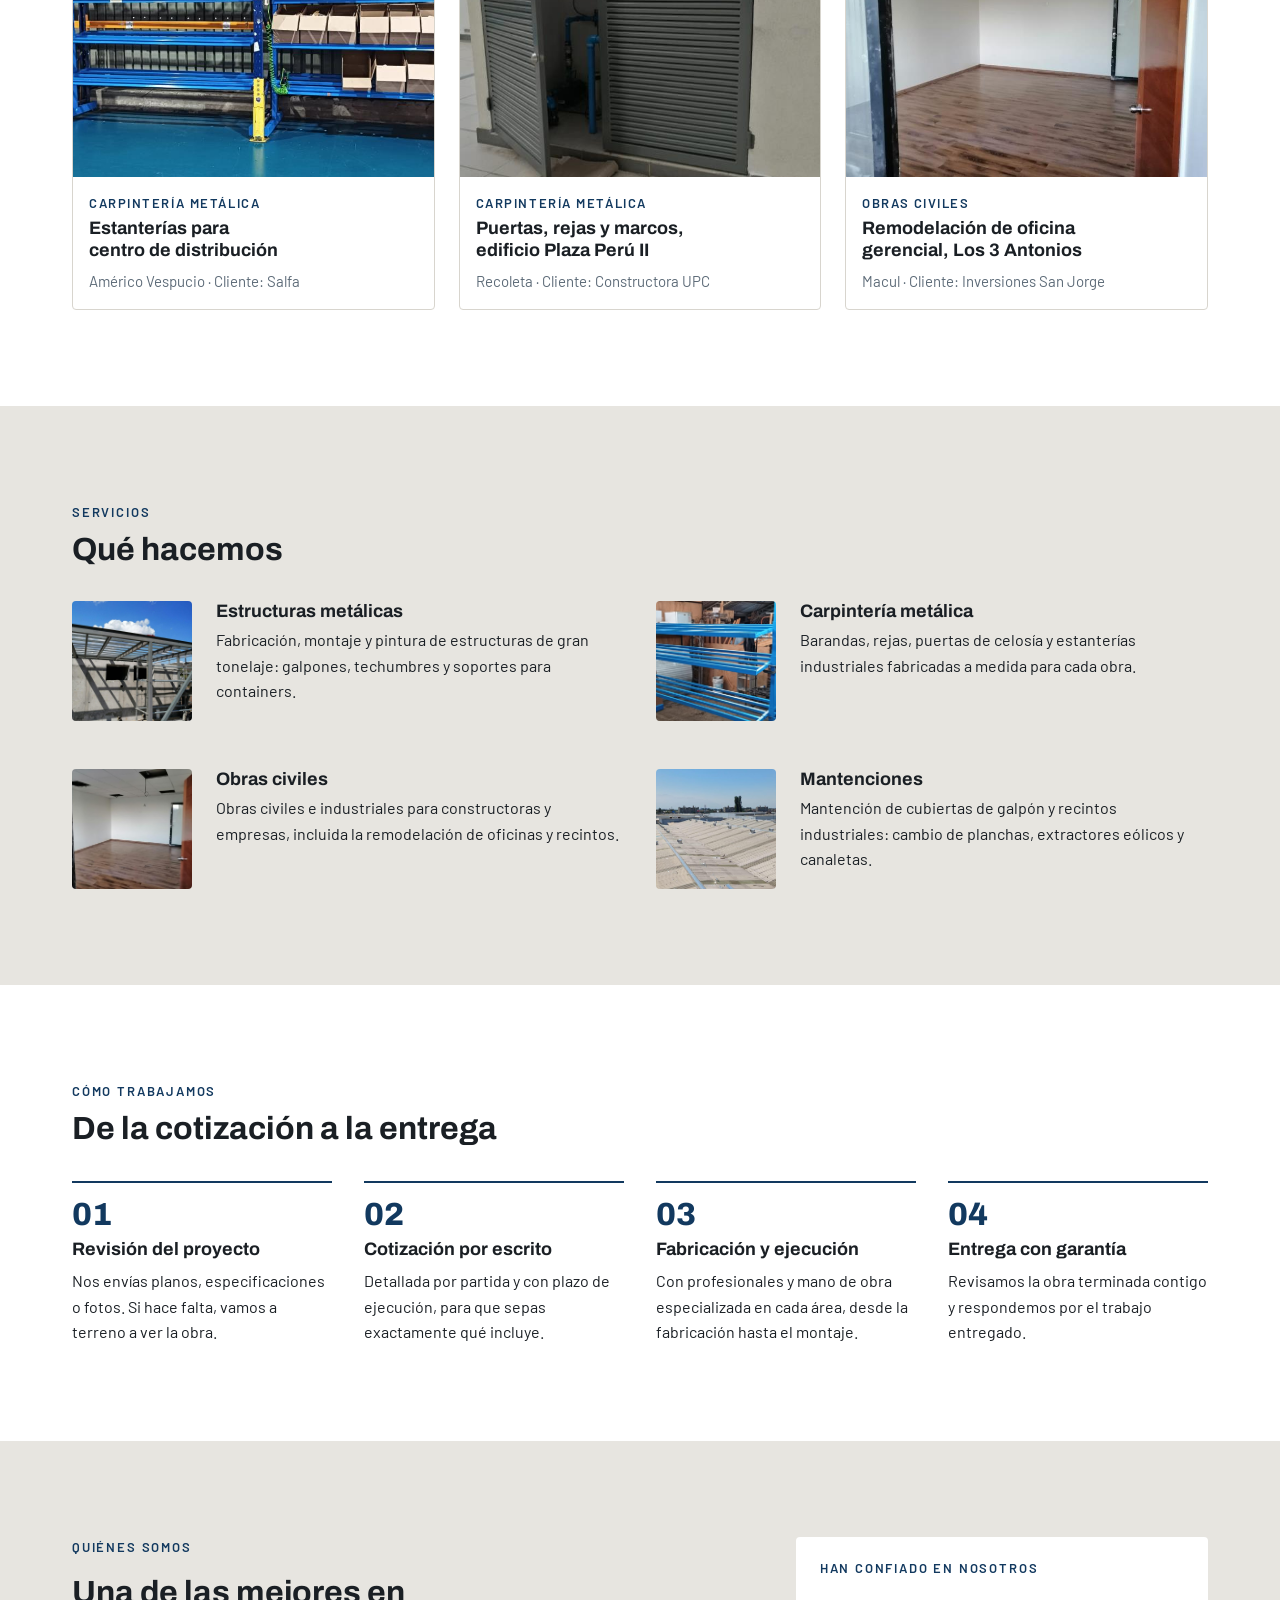
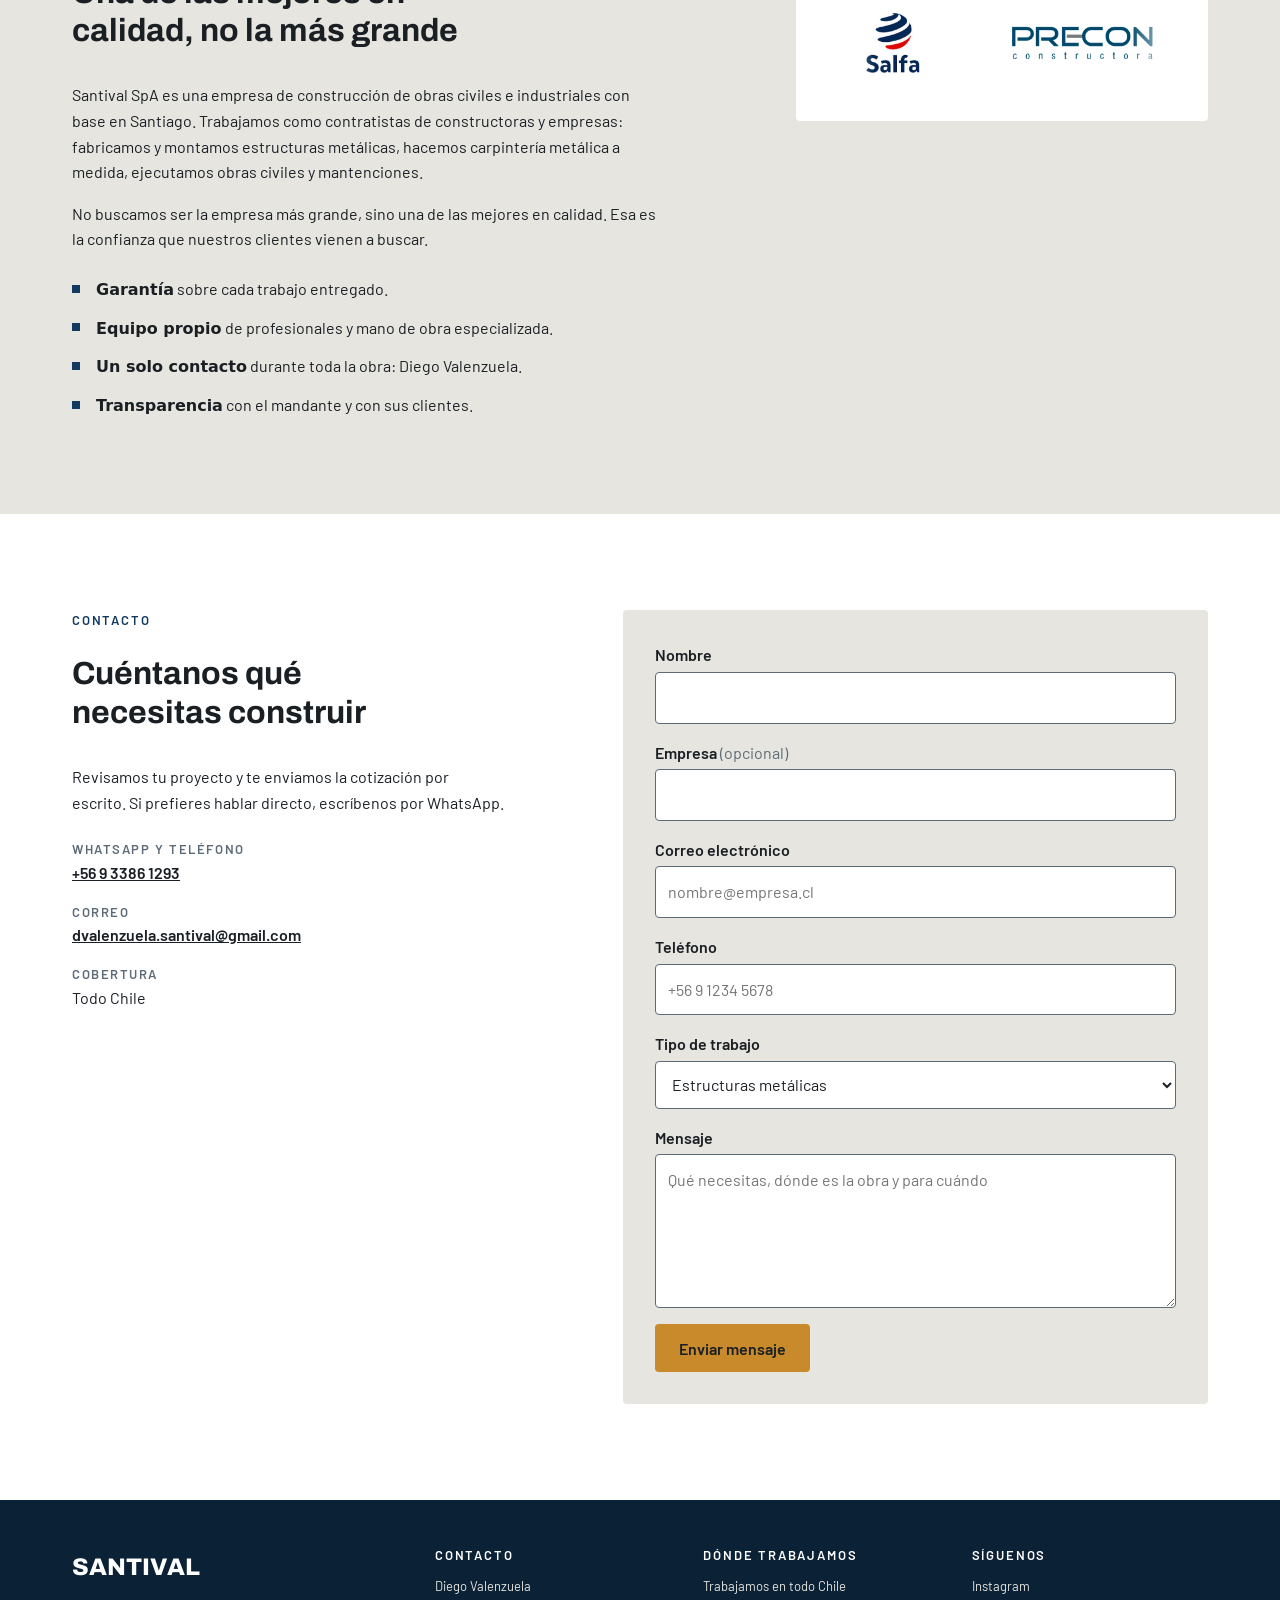
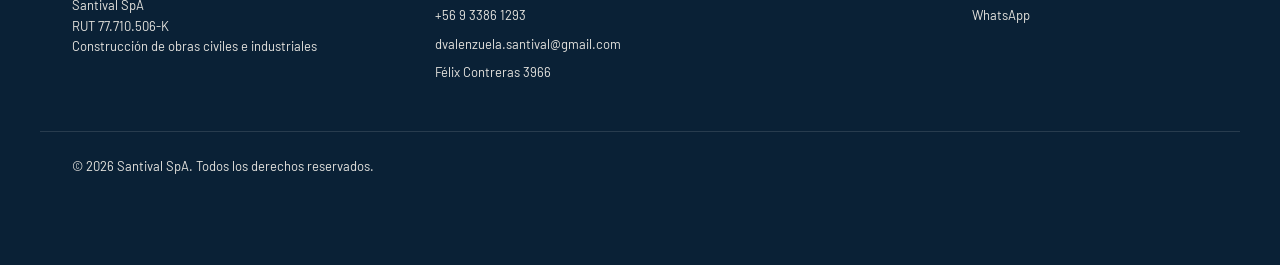
==== commit 8c836c5e: "Añadido modal de confirmacion de envío de formulario y otro campo mas con el correo al usuario" ====
--- a/index.html
+++ b/index.html
@@ -5,12 +5,10 @@
     <meta name="viewport" content="width=device-width, initial-scale=1.0">
     <title>Santival Construcciones</title>
 
-    <!-- Fuentes: Archivo (titulares) y Barlow (texto) -->
     <link rel="preconnect" href="https://fonts.googleapis.com">
     <link rel="preconnect" href="https://fonts.gstatic.com" crossorigin>
     <link rel="stylesheet" href="https://fonts.googleapis.com/css2?family=Archivo:wght@700;800&family=Barlow:wght@400;600&display=swap">
 
-    <!-- Estilos: primero los tokens, después el resto -->
     <link rel="stylesheet" href="css/tokens.css">
     <link rel="stylesheet" href="css/styles.css">
 
@@ -19,12 +17,12 @@
 <body>
 
     <!-- ================= HEADER ================= -->
-    <!-- header--sobre-hero: transparente sobre la foto, sólido al hacer scroll -->
     <header class="header header--sobre-hero">
         <div class="contenedor header__inner">
 
-            <!-- Reemplazar por <img src="img/logo.svg"> cuando llegue el logo vectorial -->
-            <a href="index.html" class="header__logo">Santival Construcciones</a>
+            <a href="index.html" class="header__logo">
+                <img src="img/logo-blanco.png" alt="Sant &amp; Val Construcciones" width="517" height="116">
+            </a>
 
             <button class="header__toggle" type="button"
                     aria-expanded="false" aria-controls="menu-principal">
@@ -39,7 +37,6 @@
                     <li><a href="#nosotros">Nosotros</a></li>
                     <li><a href="#contacto">Contacto</a></li>
                 </ul>
-                <!-- TODO: teléfono real del cliente -->
                 <a href="tel:+56933861293" class="header__telefono">+56 9 3386 1293</a>
             </nav>
 
@@ -62,7 +59,6 @@
             </div>
         </section>
 
-        <!-- Tres datos duros, montados sobre el borde inferior del hero -->
         <div class="contenedor">
             <ul class="datos">
                 <li class="datos__item">
@@ -81,7 +77,6 @@
         </div>
 
         <!-- ================= OBRAS ================= -->
-        <!-- TODO: pedir al cliente superficie y año de cada obra -->
         <section class="seccion" id="obras">
             <div class="contenedor">
                 <p class="etiqueta">Obras entregadas</p>
@@ -149,7 +144,6 @@
                         </div>
                     </li>
                 </ul>
-                <!-- Semana 5: agregar enlace "Ver todas las obras" a obras.html -->
             </div>
         </section>
 
@@ -197,7 +191,6 @@
         </section>
 
         <!-- ================= CÓMO TRABAJAMOS ================= -->
-        <!-- TODO: validar los 4 pasos con Diego (visita a terreno, cotización por partida, garantía) -->
         <section class="seccion" id="proceso">
             <div class="contenedor">
                 <p class="etiqueta">Cómo trabajamos</p>
@@ -229,7 +222,6 @@
         </section>
 
         <!-- ================= NOSOTROS ================= -->
-        <!-- TODO: agregar una foto real del equipo o de Diego en obra -->
         <section class="seccion seccion--hormigon" id="nosotros">
             <div class="contenedor nosotros">
 
@@ -249,9 +241,6 @@
 
                 <div class="clientes">
                     <h3 class="clientes__titulo">Han confiado en nosotros</h3>
-                    <!-- Carrusel infinito: la lista de logos va dos veces seguidas y la pista
-                         se desplaza la mitad de su ancho, así el final empalma con el inicio.
-                         La segunda copia está oculta para lectores de pantalla. -->
                     <div class="carrusel">
                         <ul class="carrusel__pista">
                             <li><img src="img/clientes/salfa.jpg" alt="Salfa" width="283" height="274"></li>
@@ -317,6 +306,12 @@
                     </div>
 
                     <div class="campo">
+                        <label for="email">Correo electrónico</label>
+                        <input id="email" name="email" type="email" autocomplete="email"
+                               placeholder="nombre@empresa.cl" required>
+                    </div>
+
+                    <div class="campo">
                         <label for="telefono">Teléfono</label>
                         <input id="telefono" name="telefono" type="tel" autocomplete="tel"
                                placeholder="+56 9 1234 5678" required>
@@ -347,7 +342,21 @@
 
     </main>
 
-    <!-- Botón flotante de WhatsApp, con mensaje prellenado -->
+    <!-- Modal de confirmación del formulario. -->
+    <dialog class="modal" id="modal-envio" aria-labelledby="modal-titulo">
+        <div class="modal__contenido">
+            <div class="modal__icono" aria-hidden="true">
+                <svg viewBox="0 0 24 24"><path d="M5 12.5l4.5 4.5L19 7.5" fill="none" stroke="currentColor" stroke-width="2.5" stroke-linecap="round" stroke-linejoin="round"/></svg>
+            </div>
+            <h2 class="modal__titulo" id="modal-titulo">¡Gracias por escribirnos!</h2>
+            <p class="modal__texto">Recibimos tu mensaje. Revisaremos tu proyecto y te contactaremos a la brevedad.</p>
+            <form method="dialog">
+                <button class="boton modal__cerrar">Cerrar</button>
+            </form>
+        </div>
+    </dialog>
+
+    <!-- Botón flotante de WhatsApp -->
     <a class="whatsapp" href="https://wa.me/56933861293?text=Hola%2C%20quiero%20cotizar%20un%20trabajo"
        target="_blank" rel="noopener">
         <svg class="whatsapp__icono" viewBox="0 0 24 24" aria-hidden="true">
@@ -372,7 +381,6 @@
                     <li>Diego Valenzuela</li>
                     <li><a href="tel:+56933861293">+56 9 3386 1293</a></li>
                     <li><a href="mailto:dvalenzuela.santival@gmail.com">dvalenzuela.santival@gmail.com</a></li>
-                    <!-- TODO: confirmar la comuna de la dirección tributaria -->
                     <li>Félix Contreras 3966</li>
                 </ul>
             </div>
--- a/css/styles.css
+++ b/css/styles.css
@@ -120,17 +120,15 @@
 }
 
 .header__logo {
-  font-family: var(--fuente-titulo);
-  font-weight: 800;
-  /* Se achica en celulares angostos para no chocar con el botón del menú */
-  font-size: clamp(14px, 4.4vw, var(--fs-h3));
-  white-space: nowrap;
-  letter-spacing: -0.01em;
-  text-transform: uppercase;
-  text-decoration: none;
-}
-
-/* Botón hamburguesa: tres barras hechas con un span y sus ::before/::after */
+  display: block;
+  flex-shrink: 0;
+}
+
+.header__logo img {
+  width: auto;
+  height: 40px;
+}
+
 .header__toggle {
   width: 44px;
   height: 44px;
@@ -693,6 +691,95 @@
   font: inherit;
   font-weight: 600;
   cursor: pointer;
+}
+
+
+.formulario__enviar:disabled {
+  opacity: 0.7;
+  cursor: wait;
+}
+
+
+/* ---------- Modal de confirmación ---------- */
+
+.modal {
+  width: min(100% - 2 * var(--espacio-4), 440px);
+  padding: 0;
+  border: 0;
+  border-radius: var(--radio);
+  box-shadow: 0 24px 64px rgba(10, 33, 54, 0.35);
+  color: var(--texto);
+}
+
+.modal::backdrop {
+  background: rgba(10, 33, 54, 0.6);
+}
+
+.modal__contenido {
+  padding: var(--espacio-7) var(--espacio-6) var(--espacio-6);
+  text-align: center;
+}
+
+.modal__icono {
+  display: grid;
+  place-items: center;
+  width: 64px;
+  height: 64px;
+  margin: 0 auto var(--espacio-4);
+  border-radius: 50%;
+  background: var(--azul-santival);
+  color: var(--blanco);
+}
+
+.modal__icono svg {
+  width: 32px;
+  height: 32px;
+}
+
+.modal--error .modal__icono {
+  background: var(--ambar);
+  color: var(--texto);
+}
+
+.modal--error .modal__icono svg {
+  display: none;
+}
+
+.modal--error .modal__icono::after {
+  content: "!";
+  font-family: var(--fuente-titulo);
+  font-weight: 800;
+  font-size: 32px;
+}
+
+.modal__titulo {
+  margin: 0 0 var(--espacio-2);
+  font-size: var(--fs-h2);
+}
+
+.modal__texto {
+  margin: 0 0 var(--espacio-5);
+}
+
+.modal__cerrar {
+  border: 0;
+  font: inherit;
+  font-weight: 600;
+  cursor: pointer;
+}
+
+/* Entrada suave, salvo que la persona haya pedido menos movimiento */
+@media (prefers-reduced-motion: no-preference) {
+  .modal[open] {
+    animation: modal-entrada 200ms ease-out;
+  }
+
+  @keyframes modal-entrada {
+    from {
+      opacity: 0;
+      transform: translateY(12px);
+    }
+  }
 }
 
 
@@ -815,11 +902,10 @@
     min-height: 80px;
   }
 
-  .header__logo {
-    font-size: var(--fs-h2);
-  }
-
-  /* Desaparece la hamburguesa y el menú queda siempre visible en línea */
+  .header__logo img {
+    height: 52px;
+  }
+
   .header__toggle {
     display: none;
   }
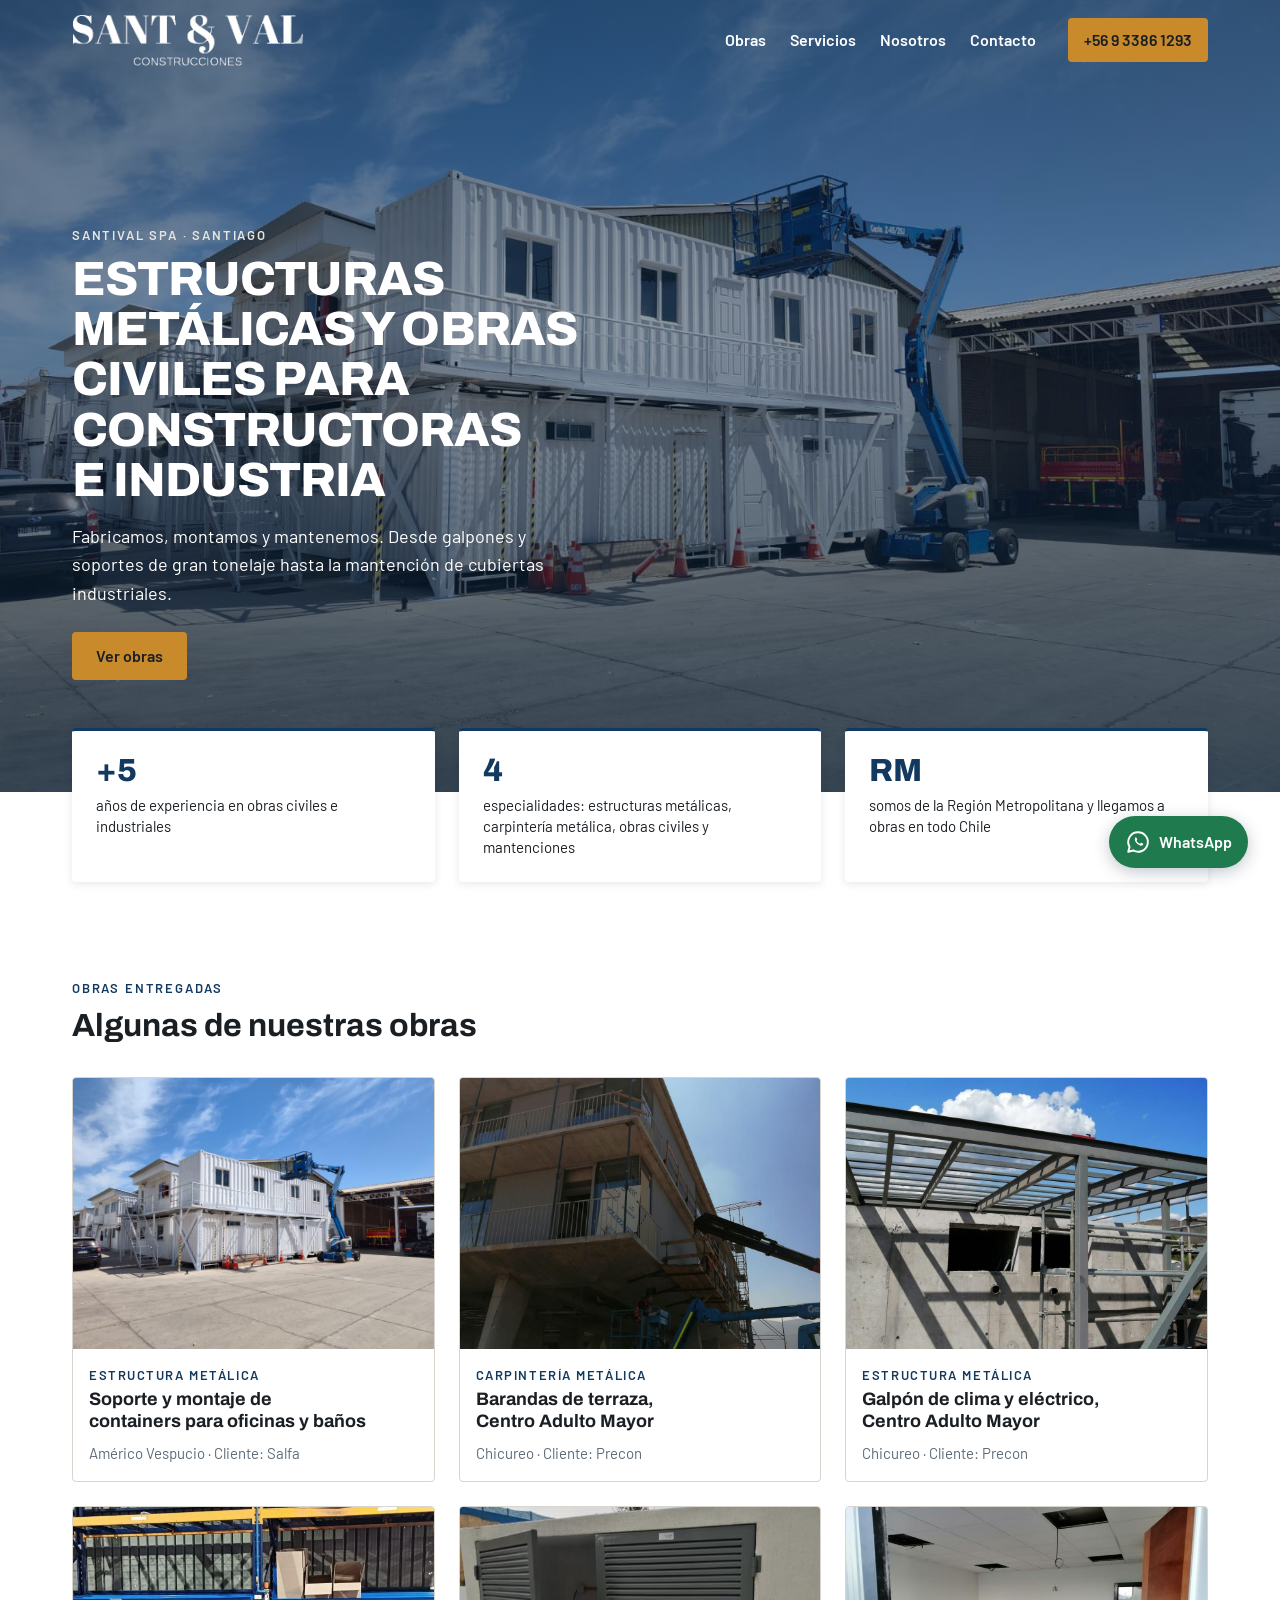
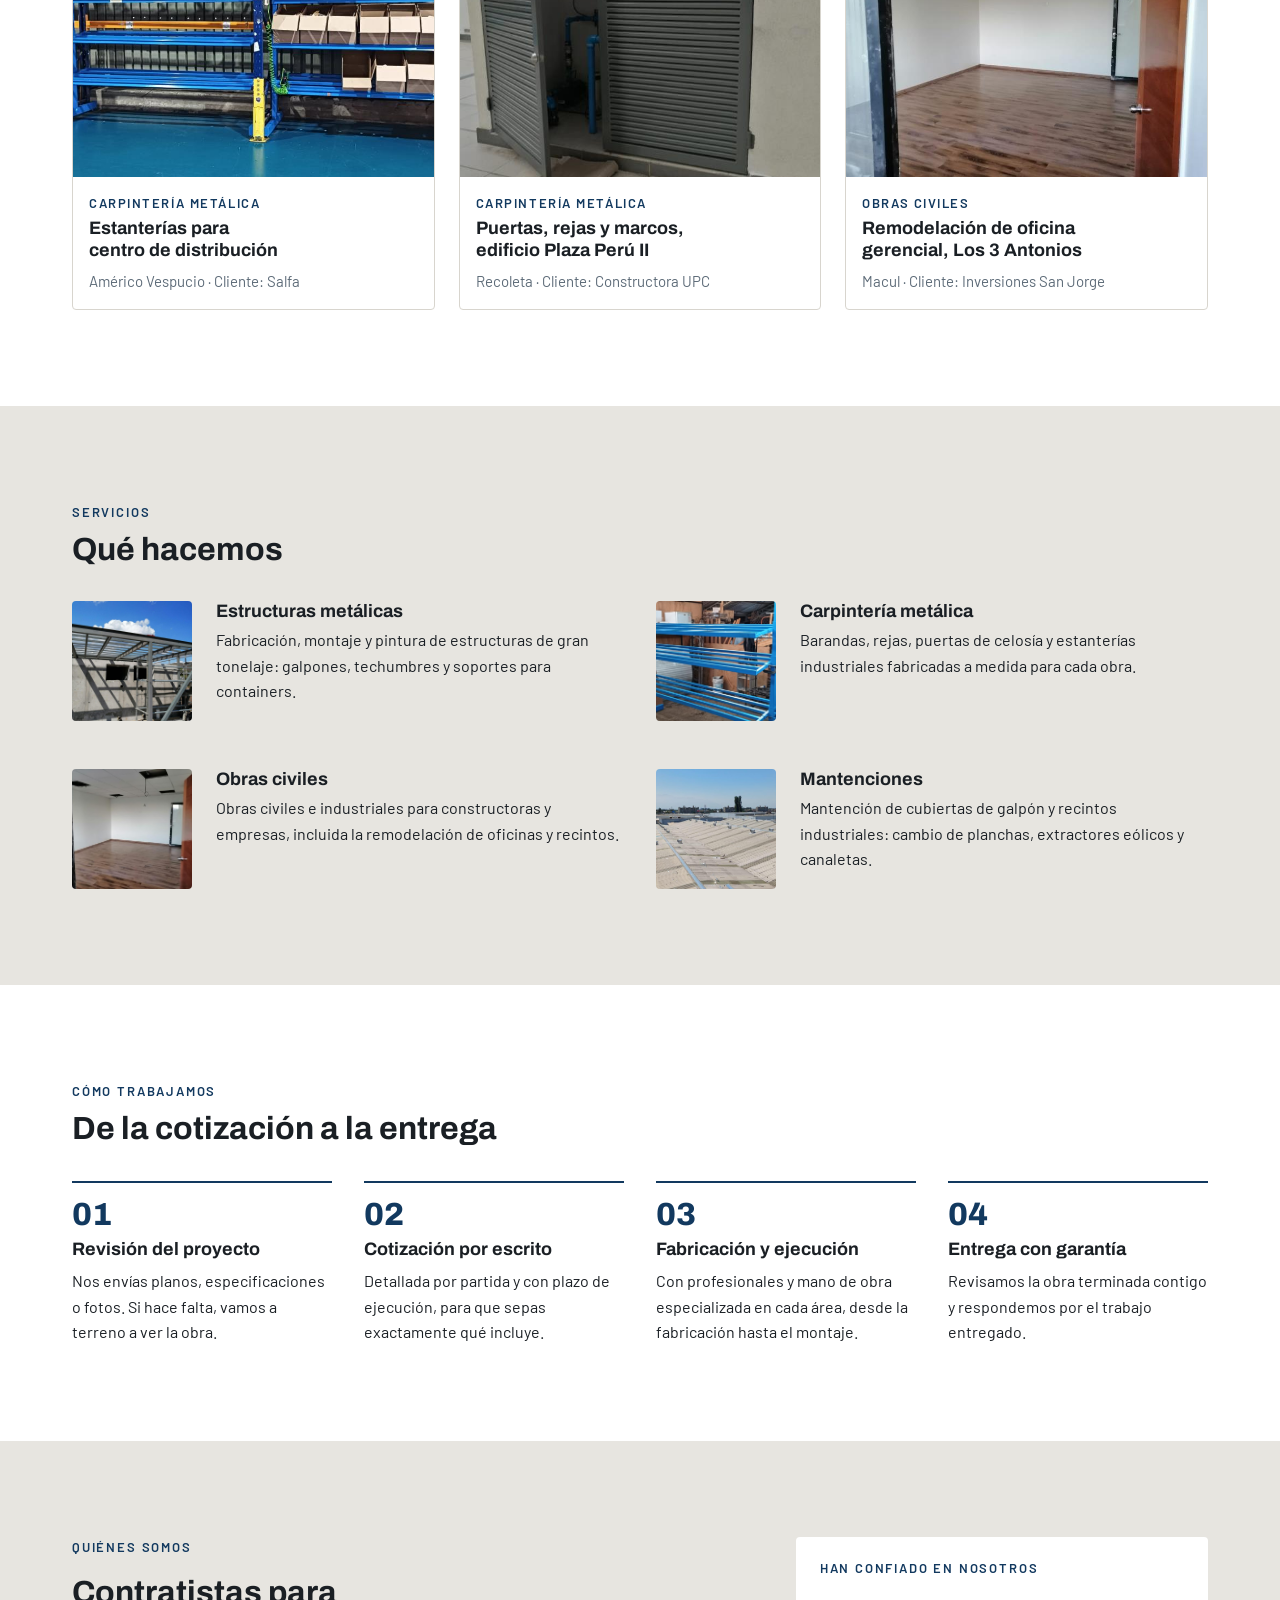
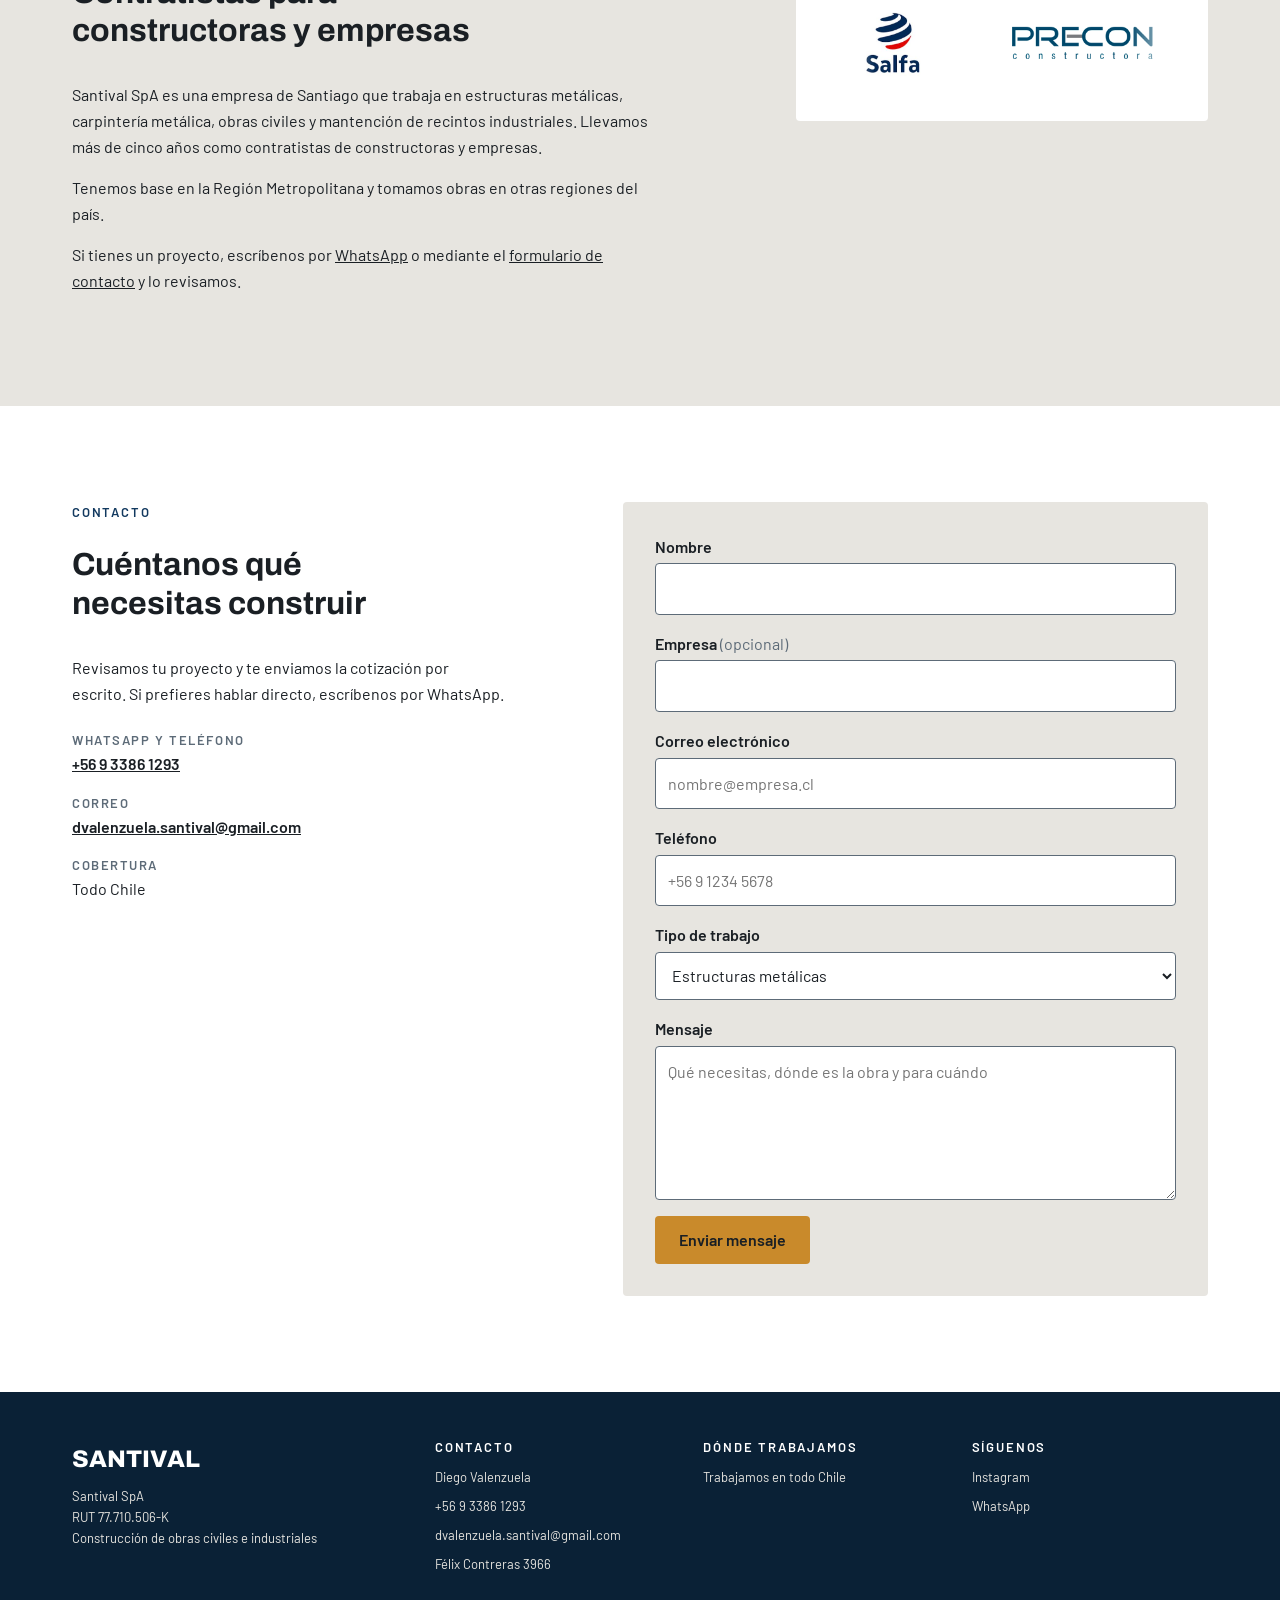
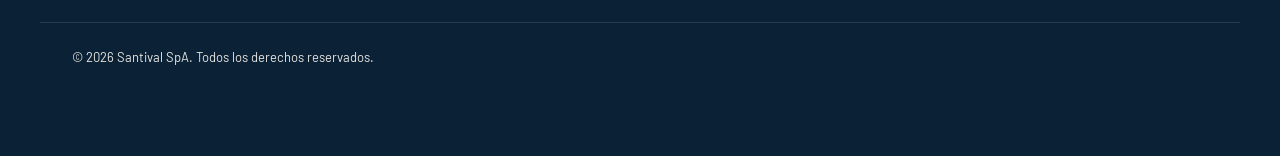
==== commit 838b64ce: "corregida sección de quienes somos" ====
--- a/index.html
+++ b/index.html
@@ -227,16 +227,10 @@
 
                 <div class="nosotros__texto">
                     <p class="etiqueta">Quiénes somos</p>
-                    <h2 class="seccion__titulo">Una de las mejores en calidad, no la más grande</h2>
-                    <p>Santival SpA es una empresa de construcción de obras civiles e industriales con base en Santiago. Trabajamos como contratistas de constructoras y empresas: fabricamos y montamos estructuras metálicas, hacemos carpintería metálica a medida, ejecutamos obras civiles y mantenciones.</p>
-                    <p>No buscamos ser la empresa más grande, sino una de las mejores en calidad. Esa es la confianza que nuestros clientes vienen a buscar.</p>
-
-                    <ul class="compromisos">
-                        <li><strong>Garantía</strong> sobre cada trabajo entregado.</li>
-                        <li><strong>Equipo propio</strong> de profesionales y mano de obra especializada.</li>
-                        <li><strong>Un solo contacto</strong> durante toda la obra: Diego Valenzuela.</li>
-                        <li><strong>Transparencia</strong> con el mandante y con sus clientes.</li>
-                    </ul>
+                    <h2 class="seccion__titulo">Contratistas para constructoras y empresas</h2>
+                    <p>Santival SpA es una empresa de Santiago que trabaja en estructuras metálicas, carpintería metálica, obras civiles y mantención de recintos industriales. Llevamos más de cinco años como contratistas de constructoras y empresas.</p>
+                    <p>Tenemos base en la Región Metropolitana y tomamos obras en otras regiones del país.</p>
+                    <p>Si tienes un proyecto, escríbenos por <a href="https://wa.me/56933861293" target="_blank" rel="noopener">WhatsApp</a> o mediante el <a href="#contacto">formulario de contacto</a> y lo revisamos.</p>
                 </div>
 
                 <div class="clientes">
--- a/css/styles.css
+++ b/css/styles.css
@@ -483,30 +483,6 @@
 .nosotros__texto p {
   max-width: var(--ancho-texto);
   margin: 0 0 var(--espacio-4);
-}
-
-.compromisos {
-  display: grid;
-  gap: var(--espacio-3);
-  margin: var(--espacio-5) 0 0;
-  padding: 0;
-  list-style: none;
-}
-
-/* Marca cuadrada azul en vez de la viñeta redonda */
-.compromisos li {
-  position: relative;
-  padding-left: var(--espacio-5);
-}
-
-.compromisos li::before {
-  content: "";
-  position: absolute;
-  left: 0;
-  top: 0.55em;
-  width: 8px;
-  height: 8px;
-  background: var(--azul-santival);
 }
 
 .clientes {
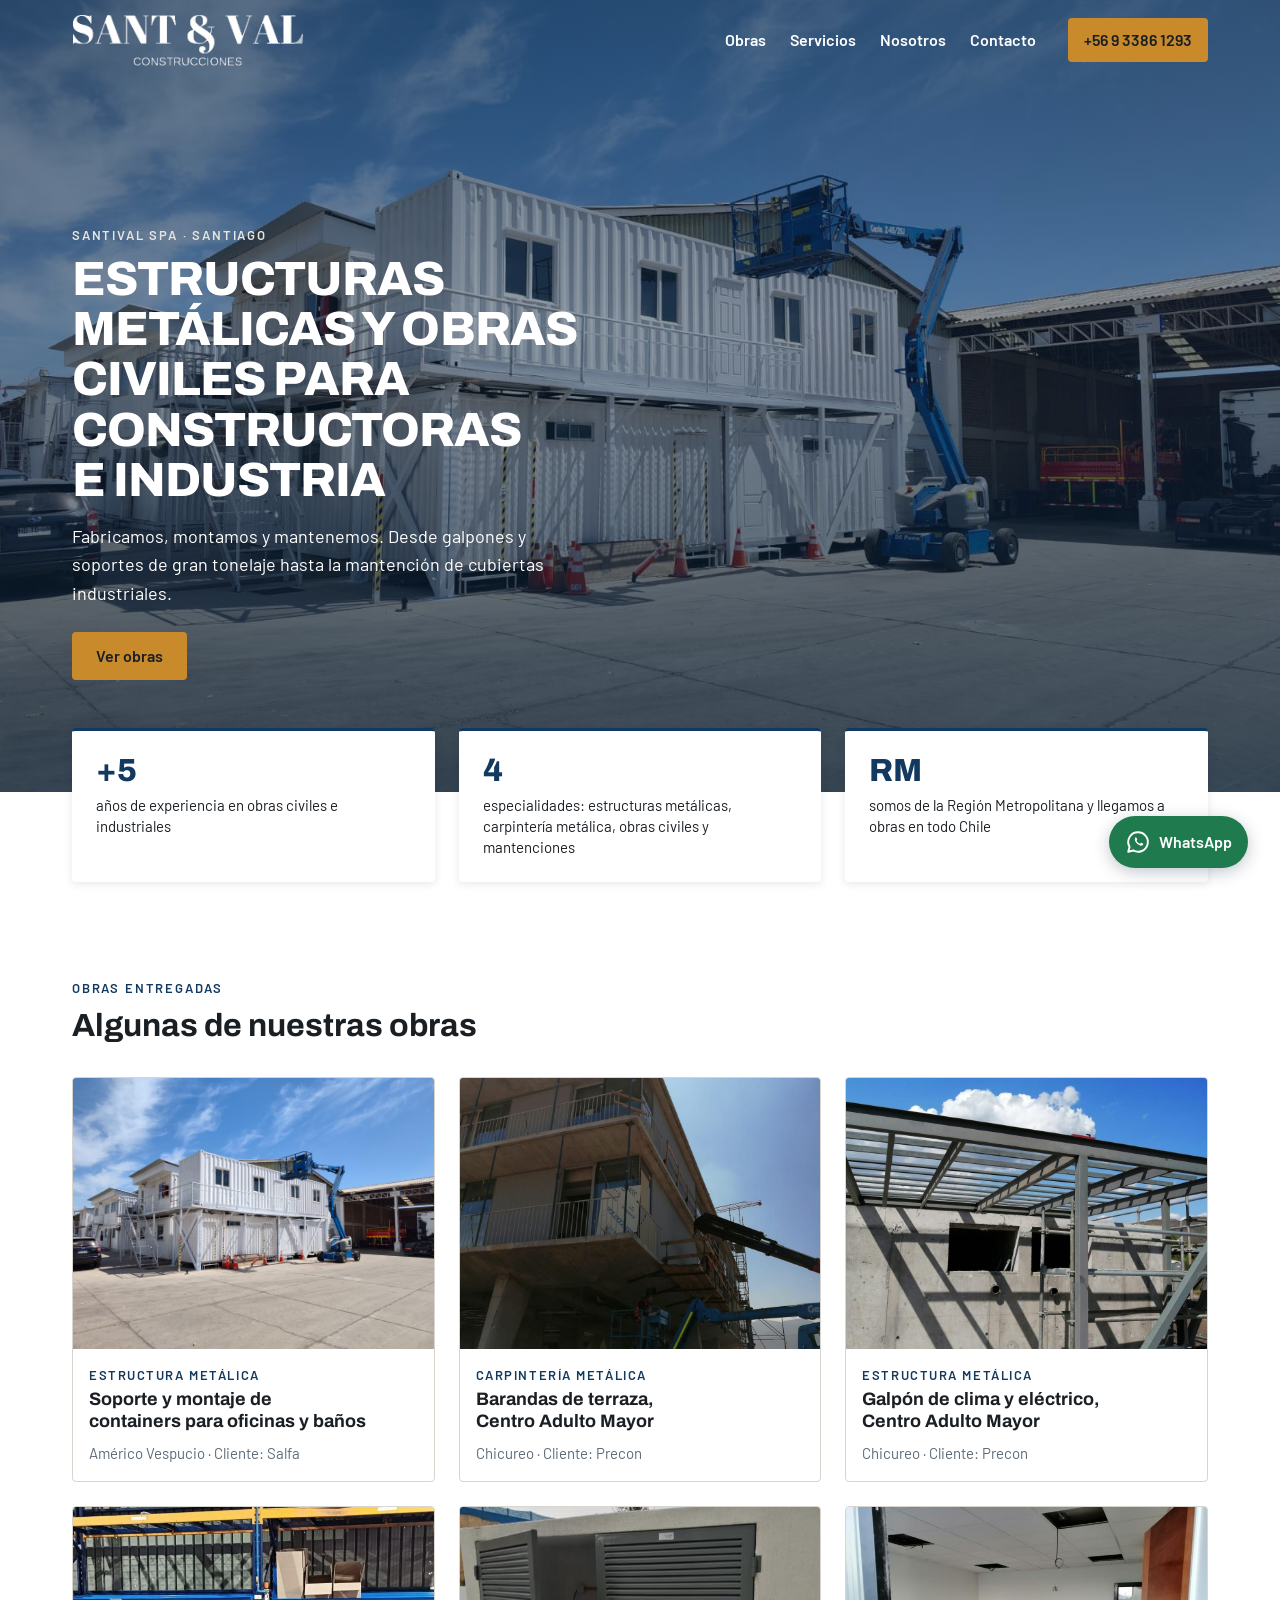
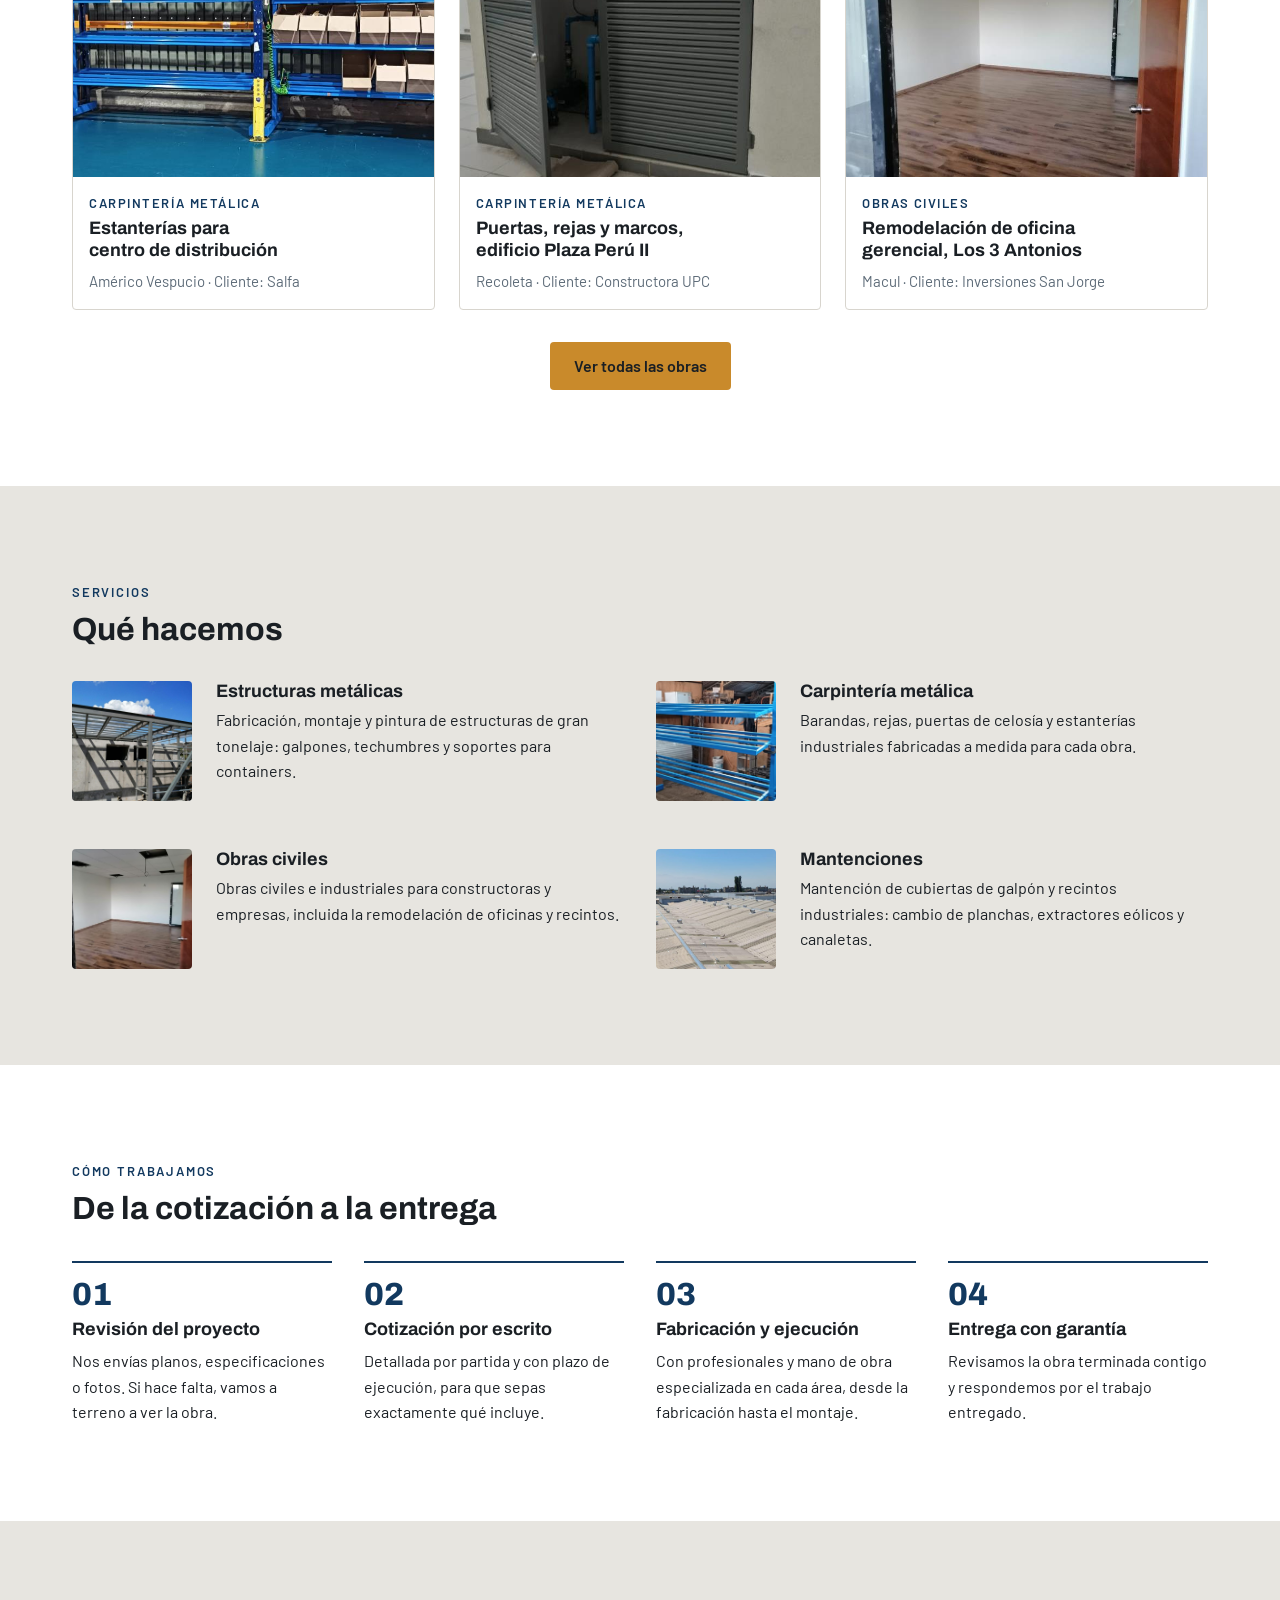
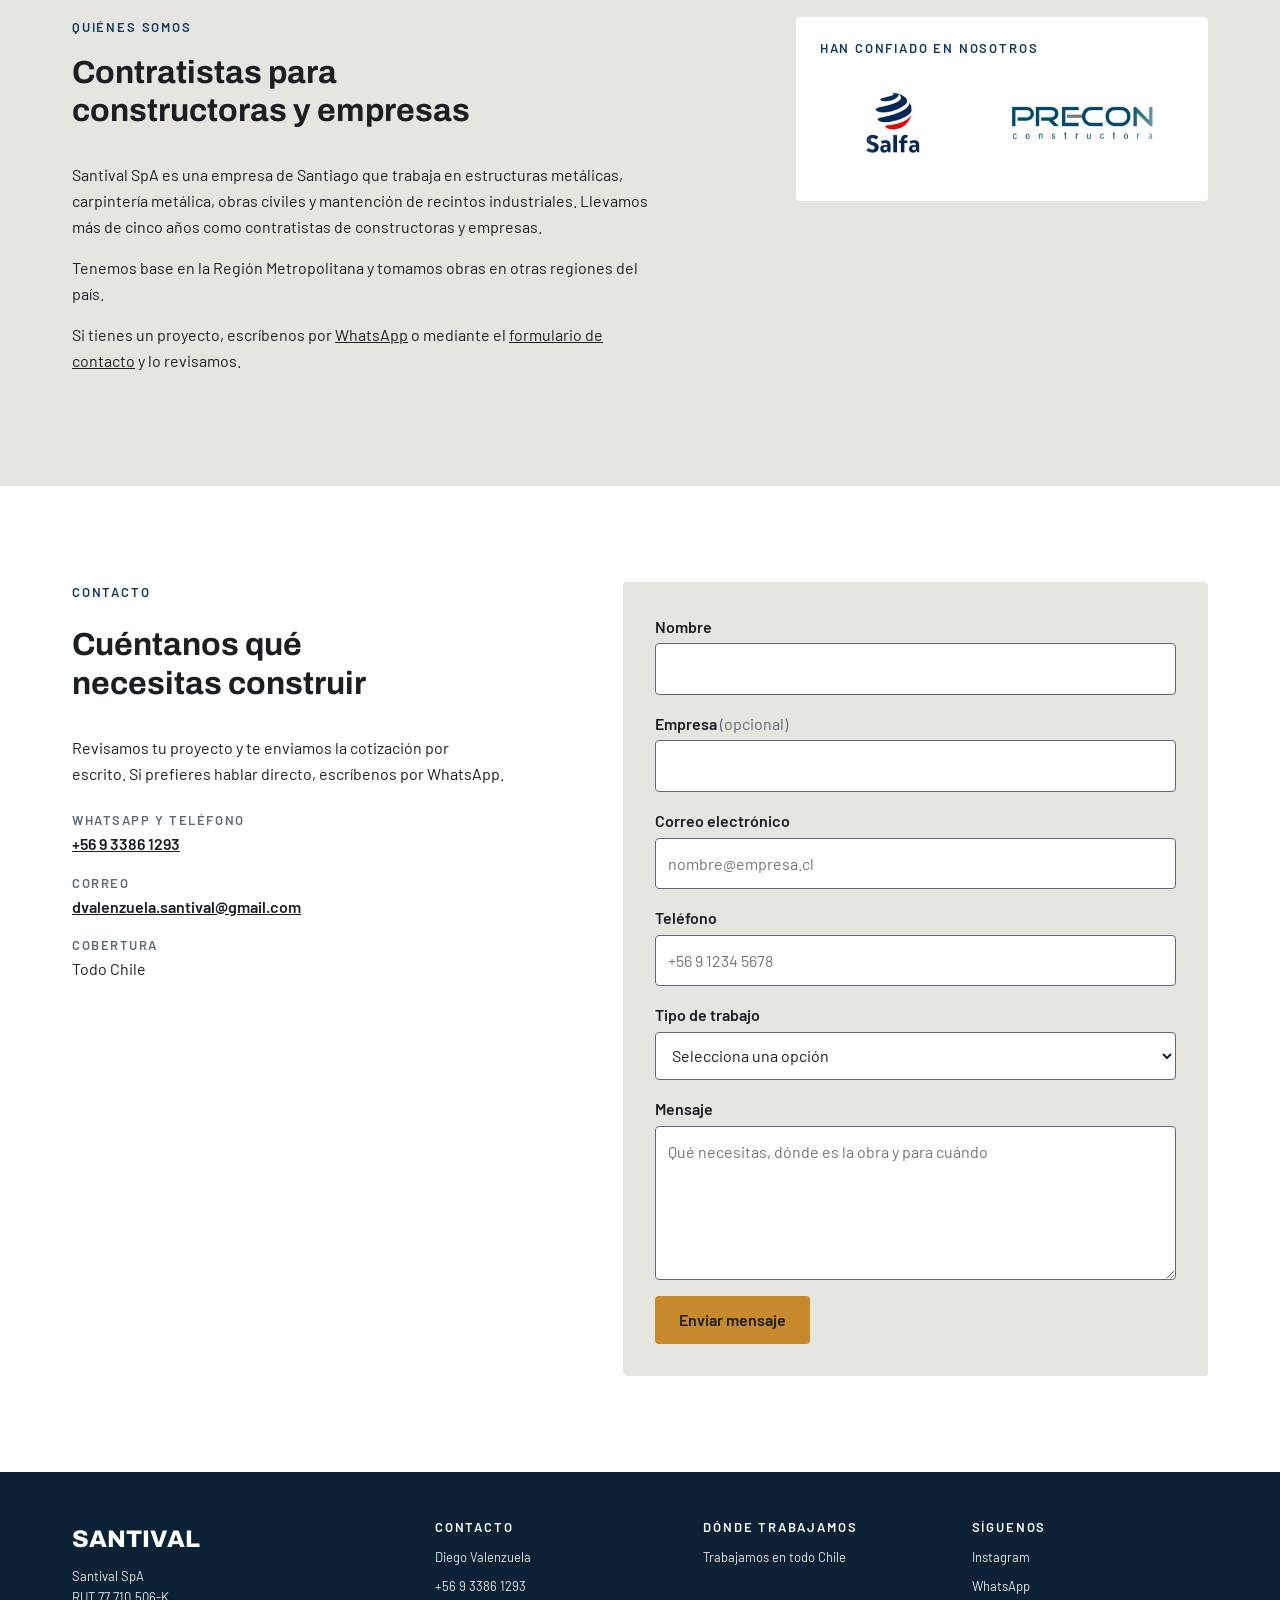
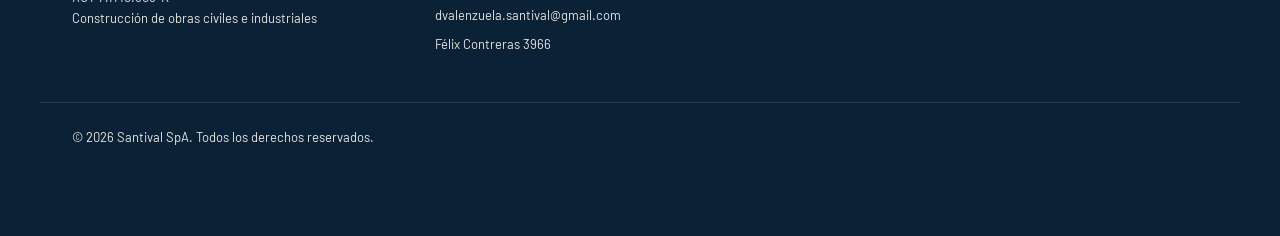
==== commit 9446e110: "SEO en la home, enlace a obras y tipo de trabajo obligatorio" ====
--- a/index.html
+++ b/index.html
@@ -3,7 +3,50 @@
 <head>
     <meta charset="UTF-8">
     <meta name="viewport" content="width=device-width, initial-scale=1.0">
-    <title>Santival Construcciones</title>
+    <title>Santival | Estructuras metálicas y obras civiles en Santiago</title>
+    <meta name="description" content="Santival SpA: estructuras metálicas, carpintería metálica, obras civiles y mantenciones industriales para constructoras y empresas. Base en Santiago, obras en todo Chile.">
+    <link rel="canonical" href="https://santival.cl/">
+
+    <!-- Vista previa al compartir el enlace (WhatsApp, LinkedIn, Facebook) -->
+    <meta property="og:type" content="website">
+    <meta property="og:site_name" content="Santival Construcciones">
+    <meta property="og:locale" content="es_CL">
+    <meta property="og:title" content="Santival · Estructuras metálicas y obras civiles">
+    <meta property="og:description" content="Estructuras metálicas, carpintería metálica, obras civiles y mantenciones para constructoras y empresas. Base en Santiago, obras en todo Chile.">
+    <meta property="og:url" content="https://santival.cl/">
+    <meta property="og:image" content="https://santival.cl/img/obras/containers-salfa.jpg">
+    <meta property="og:image:width" content="1600">
+    <meta property="og:image:height" content="1200">
+    <meta name="twitter:card" content="summary_large_image">
+
+    <link rel="icon" href="img/favicon.png" type="image/png">
+    <link rel="apple-touch-icon" href="img/apple-touch-icon.png">
+
+    <!-- Datos de la empresa para Google (Schema.org). GeneralContractor es un tipo de LocalBusiness.
+         TODO: agregar comuna de la dirección y horario de atención cuando el cliente los confirme. -->
+    <script type="application/ld+json">
+    {
+        "@context": "https://schema.org",
+        "@type": "GeneralContractor",
+        "name": "Santival SpA",
+        "alternateName": "Sant & Val Construcciones",
+        "url": "https://santival.cl/",
+        "logo": "https://santival.cl/img/logo.png",
+        "image": "https://santival.cl/img/obras/containers-salfa.jpg",
+        "description": "Estructuras metálicas, carpintería metálica, obras civiles y mantenciones industriales para constructoras y empresas.",
+        "telephone": "+56933861293",
+        "email": "dvalenzuela.santival@gmail.com",
+        "taxID": "77.710.506-K",
+        "address": {
+            "@type": "PostalAddress",
+            "streetAddress": "Félix Contreras 3966",
+            "addressRegion": "Región Metropolitana",
+            "addressCountry": "CL"
+        },
+        "areaServed": { "@type": "Country", "name": "Chile" },
+        "sameAs": ["https://www.instagram.com/santival.construcciones/"]
+    }
+    </script>
 
     <link rel="preconnect" href="https://fonts.googleapis.com">
     <link rel="preconnect" href="https://fonts.gstatic.com" crossorigin>
@@ -144,6 +187,10 @@
                         </div>
                     </li>
                 </ul>
+
+                <p class="obras__mas">
+                    <a href="obras.html" class="boton">Ver todas las obras</a>
+                </p>
             </div>
         </section>
 
@@ -313,7 +360,8 @@
 
                     <div class="campo">
                         <label for="tipo">Tipo de trabajo</label>
-                        <select id="tipo" name="tipo">
+                        <select id="tipo" name="tipo" required>
+                            <option value="" disabled selected>Selecciona una opción</option>
                             <option>Estructuras metálicas</option>
                             <option>Carpintería metálica</option>
                             <option>Obras civiles</option>
--- a/css/styles.css
+++ b/css/styles.css
@@ -209,6 +209,13 @@
 .header__lista a:hover {
   text-decoration: underline;
   text-underline-offset: 4px;
+}
+
+/* Página en la que está la persona */
+.header__lista a[aria-current="page"] {
+  text-decoration: underline;
+  text-decoration-thickness: 2px;
+  text-underline-offset: 6px;
 }
 
 /* El teléfono es el único elemento con acento del header.
@@ -401,6 +408,223 @@
   margin: 0;
   font-size: 15px;
   color: var(--acero);
+}
+
+.obras__mas {
+  margin: var(--espacio-6) 0 0;
+  text-align: center;
+}
+
+/* Tarjetas de obras.html: el botón del título cubre toda la tarjeta,
+   así se puede hacer clic en cualquier parte (foto incluida) */
+.obra--abrible {
+  position: relative;
+  transition: box-shadow var(--transicion), transform var(--transicion);
+}
+
+.obra--abrible:hover {
+  box-shadow: var(--sombra);
+  transform: translateY(-2px);
+}
+
+.obra__abrir {
+  padding: 0;
+  border: 0;
+  background: none;
+  font: inherit;
+  color: inherit;
+  text-align: left;
+  cursor: pointer;
+}
+
+.obra__abrir::after {
+  content: "";
+  position: absolute;
+  inset: 0;
+}
+
+.obra__abrir:focus-visible {
+  outline: none;
+}
+
+.obra--abrible:has(.obra__abrir:focus-visible) {
+  outline: 2px solid var(--ambar);
+  outline-offset: 3px;
+}
+
+
+/* ---------- Título de páginas internas ---------- */
+
+.pagina-titulo {
+  padding-block: var(--espacio-7);
+  background: var(--hormigon);
+}
+
+.pagina-titulo__h1 {
+  margin: 0 0 var(--espacio-3);
+  font-size: clamp(32px, 6vw, var(--fs-display));
+  font-weight: 800;
+  line-height: 1.05;
+}
+
+.pagina-titulo__bajada {
+  max-width: 60ch;
+  margin: 0;
+  font-size: var(--fs-h3);
+}
+
+
+/* ---------- Cierre con llamado a contacto ---------- */
+
+.cierre {
+  text-align: center;
+}
+
+.cierre__titulo {
+  margin: 0 0 var(--espacio-2);
+  font-size: var(--fs-h1);
+}
+
+.cierre p {
+  margin: 0 0 var(--espacio-5);
+}
+
+
+/* ---------- Visor de obras ---------- */
+
+.visor {
+  width: min(100% - 2 * var(--espacio-4), 1040px);
+  max-height: calc(100vh - 2 * var(--espacio-4));
+  padding: 0;
+  border: 0;
+  border-radius: var(--radio);
+  color: var(--texto);
+  box-shadow: 0 24px 64px rgba(10, 33, 54, 0.4);
+}
+
+.visor::backdrop {
+  background: rgba(10, 33, 54, 0.75);
+}
+
+.visor__marco {
+  position: relative;
+  display: grid;
+}
+
+.visor__cerrar {
+  position: absolute;
+  top: var(--espacio-3);
+  right: var(--espacio-3);
+  z-index: 1;
+  display: grid;
+  place-items: center;
+  width: 44px;
+  height: 44px;
+  padding: 0;
+  border: 0;
+  border-radius: 50%;
+  background: rgba(10, 33, 54, 0.75);
+  color: var(--blanco);
+  cursor: pointer;
+}
+
+.visor__cerrar svg {
+  width: 22px;
+  height: 22px;
+}
+
+.visor__galeria {
+  background: var(--azul-obra);
+}
+
+/* La foto se ve completa (sin recortar) dentro de un área de alto fijo */
+.visor__principal {
+  display: grid;
+  place-items: center;
+  height: min(56vh, 520px);
+}
+
+.visor__principal img {
+  width: 100%;
+  height: 100%;
+  object-fit: contain;
+}
+
+.visor__controles {
+  display: flex;
+  align-items: center;
+  justify-content: center;
+  gap: var(--espacio-4);
+  padding: var(--espacio-2);
+  color: var(--blanco);
+}
+
+.visor__controles[hidden] {
+  display: none;
+}
+
+.visor__flecha {
+  width: 44px;
+  height: 44px;
+  padding: 0;
+  border: 1px solid rgba(255, 255, 255, 0.3);
+  border-radius: 50%;
+  background: none;
+  color: inherit;
+  font-size: 28px;
+  line-height: 1;
+  cursor: pointer;
+}
+
+.visor__flecha:hover {
+  background: rgba(255, 255, 255, 0.1);
+}
+
+.visor__contador {
+  min-width: 6ch;
+  font-size: var(--fs-small);
+  text-align: center;
+}
+
+.visor__info {
+  padding: var(--espacio-5);
+}
+
+.visor__tipo {
+  margin: 0 0 var(--espacio-1);
+  font-size: var(--fs-small);
+  font-weight: 600;
+  letter-spacing: 0.12em;
+  text-transform: uppercase;
+  color: var(--azul-santival);
+}
+
+.visor__nombre {
+  margin: 0 0 var(--espacio-4);
+  font-size: var(--fs-h2);
+}
+
+.visor__datos {
+  display: grid;
+  gap: var(--espacio-3);
+  margin: 0 0 var(--espacio-4);
+}
+
+.visor__datos dt {
+  font-size: var(--fs-small);
+  font-weight: 600;
+  letter-spacing: 0.12em;
+  text-transform: uppercase;
+  color: var(--acero);
+}
+
+.visor__datos dd {
+  margin: 0;
+  font-weight: 600;
+}
+
+.visor__texto {
+  margin: 0;
 }
 
 
@@ -959,6 +1183,28 @@
     bottom: var(--espacio-6);
   }
 
+  .pagina-titulo {
+    padding-block: var(--espacio-8);
+  }
+
+  /* Visor: foto a la izquierda, datos a la derecha */
+  .visor__marco {
+    grid-template-columns: 1.7fr 1fr;
+  }
+
+  .visor__galeria {
+    display: grid;
+    grid-template-rows: 1fr auto;
+  }
+
+  .visor__principal {
+    height: min(72vh, 640px);
+  }
+
+  .visor__info {
+    padding: var(--espacio-7) var(--espacio-6) var(--espacio-6);
+  }
+
   .footer__grid {
     grid-template-columns: 1.4fr 1fr 1fr 1fr;
   }
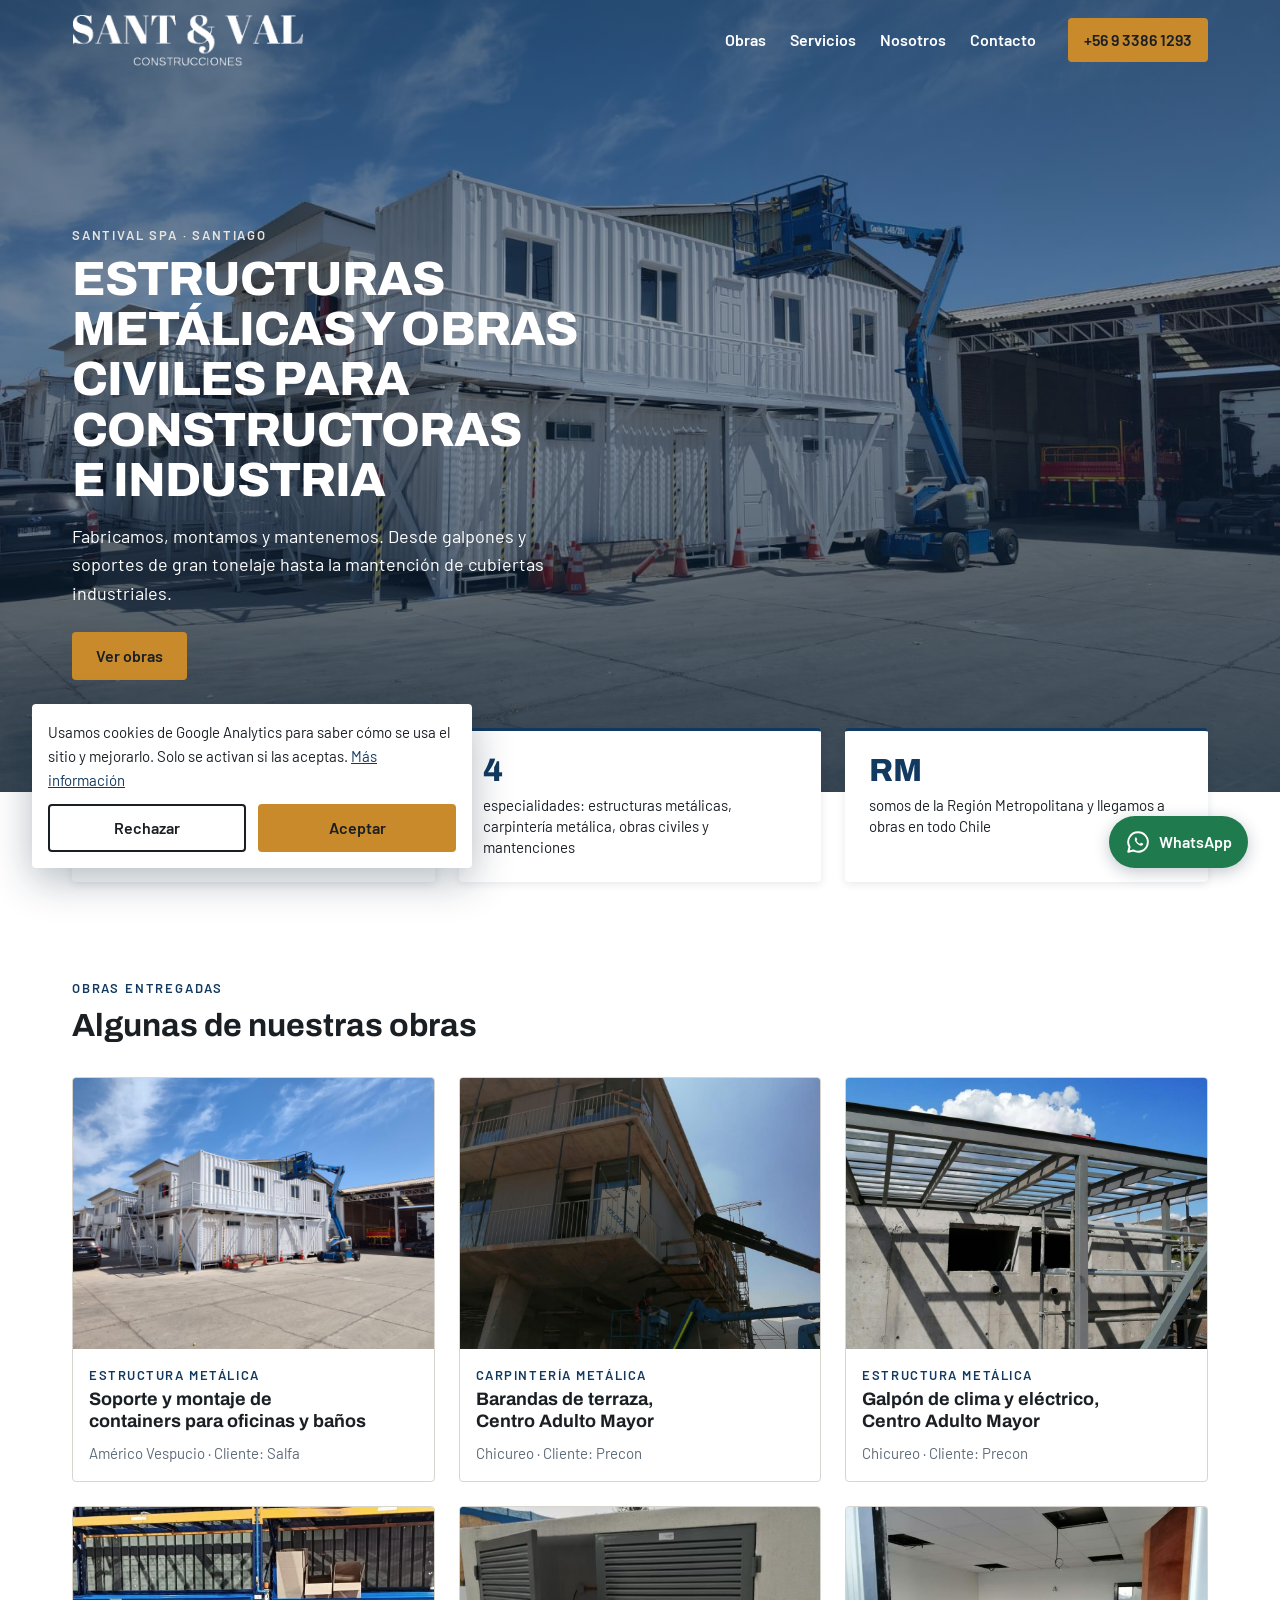
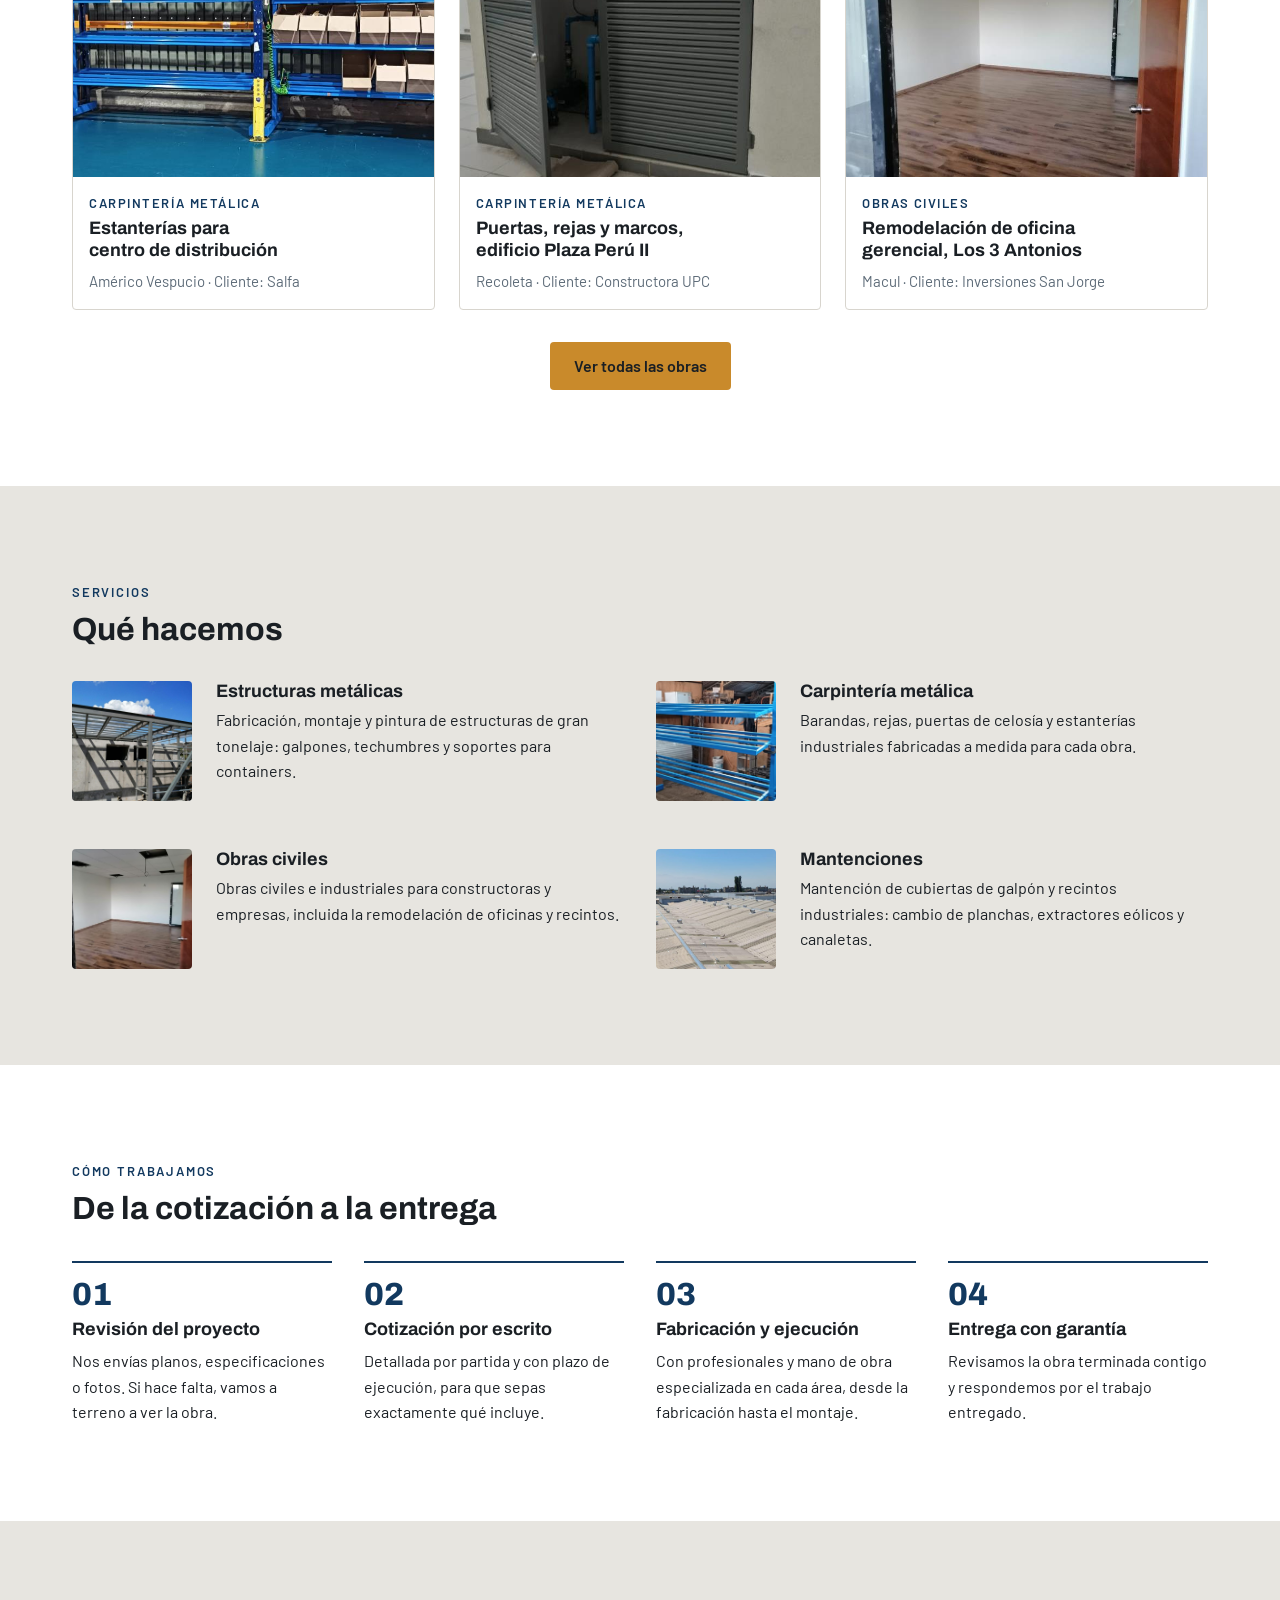
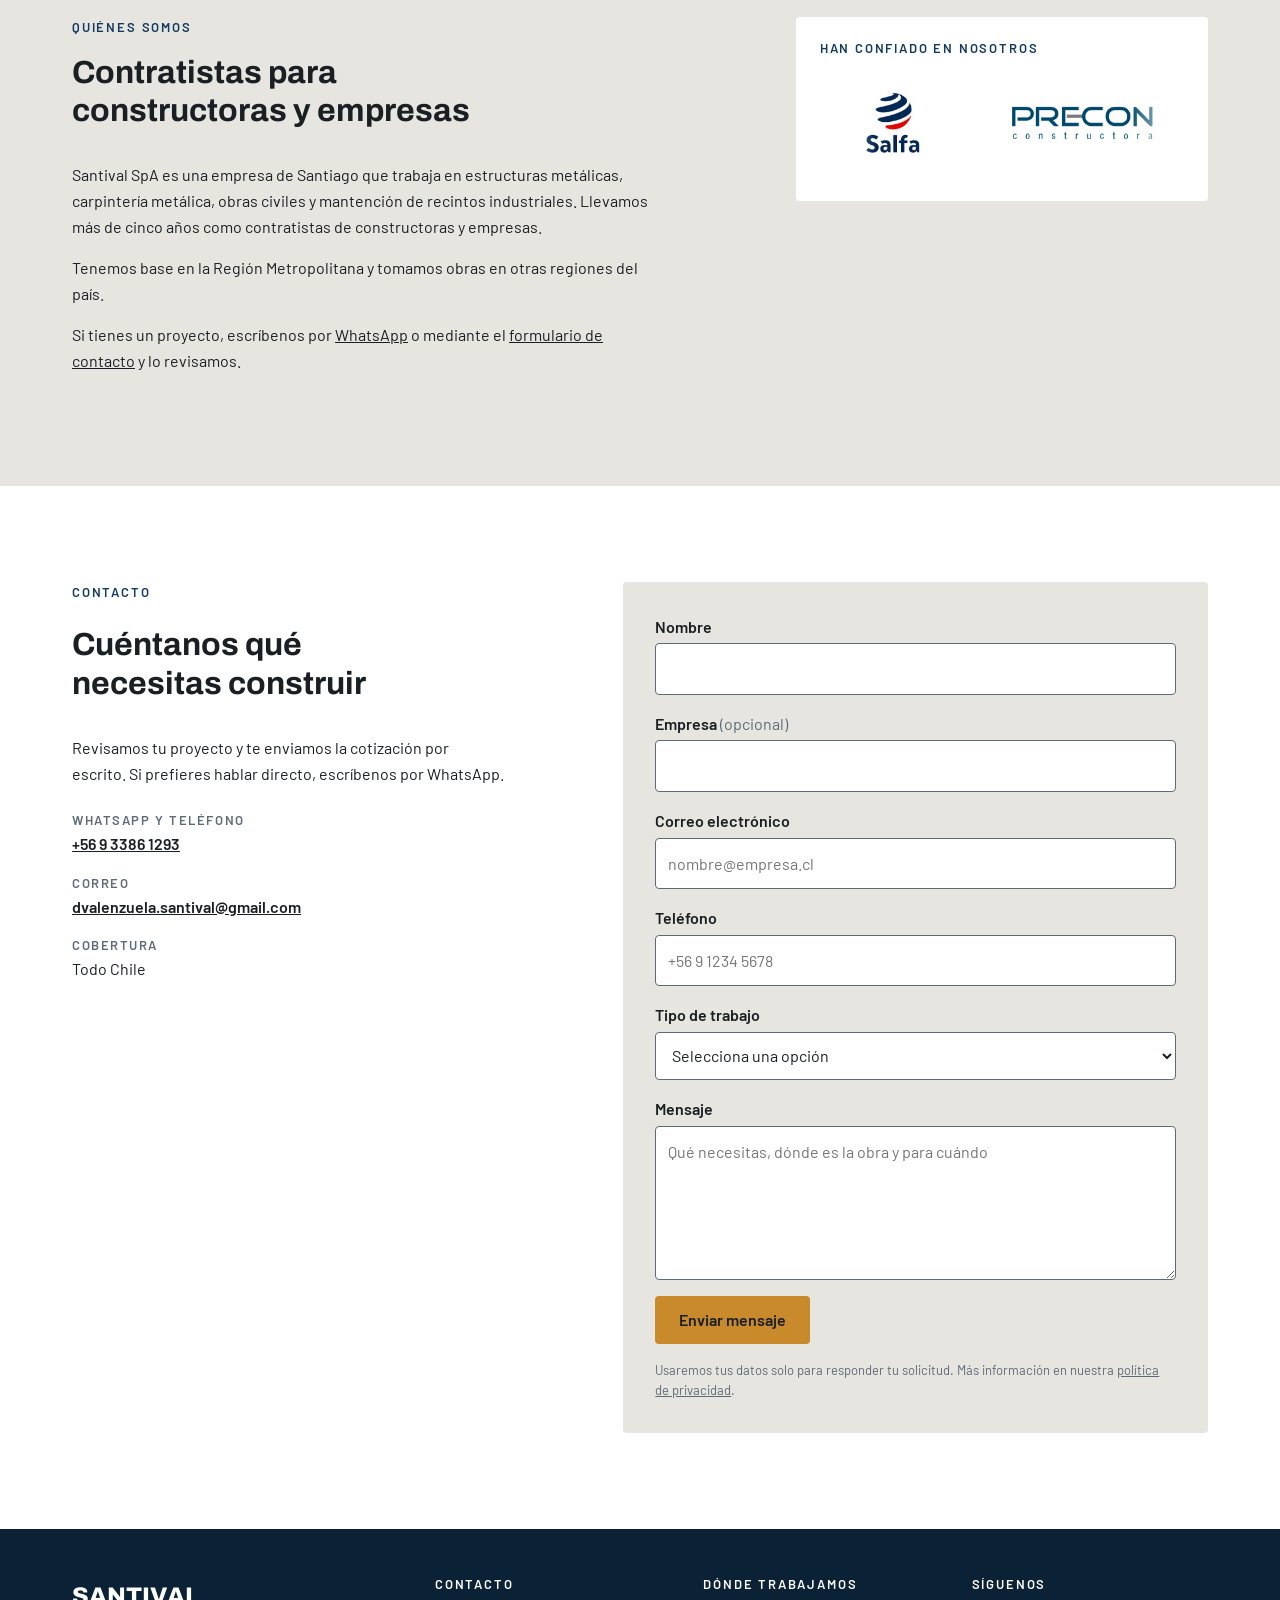
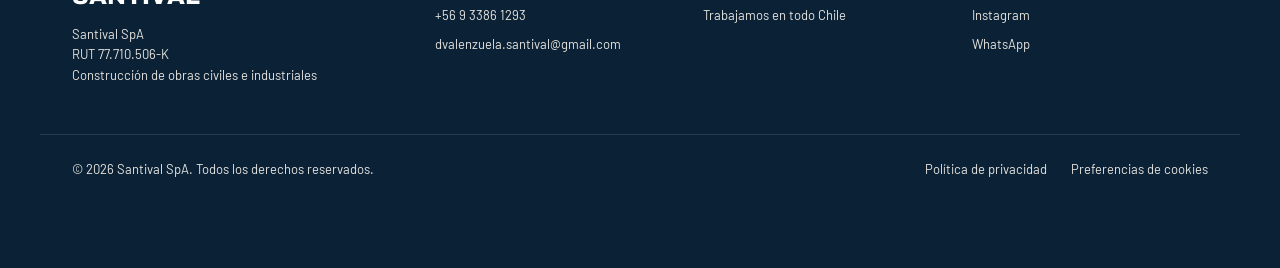
==== commit 249bddb0: "Enlaces legales en el footer y quitados nombre y dirección del sitio" ====
--- a/index.html
+++ b/index.html
@@ -19,11 +19,11 @@
     <meta property="og:image:height" content="1200">
     <meta name="twitter:card" content="summary_large_image">
 
-    <link rel="icon" href="img/favicon.png" type="image/png">
+    <link rel="icon" href="img/favicon.png" type="image/png" sizes="192x192">
     <link rel="apple-touch-icon" href="img/apple-touch-icon.png">
 
     <!-- Datos de la empresa para Google (Schema.org). GeneralContractor es un tipo de LocalBusiness.
-         TODO: agregar comuna de la dirección y horario de atención cuando el cliente los confirme. -->
+         TODO: agregar horario de atención cuando el cliente lo confirme. -->
     <script type="application/ld+json">
     {
         "@context": "https://schema.org",
@@ -39,7 +39,6 @@
         "taxID": "77.710.506-K",
         "address": {
             "@type": "PostalAddress",
-            "streetAddress": "Félix Contreras 3966",
             "addressRegion": "Región Metropolitana",
             "addressCountry": "CL"
         },
@@ -377,6 +376,7 @@
                     </div>
 
                     <button class="boton formulario__enviar" type="submit">Enviar mensaje</button>
+                    <p class="formulario__aviso">Usaremos tus datos solo para responder tu solicitud. Más información en nuestra <a href="privacidad.html">política de privacidad</a>.</p>
                 </form>
 
             </div>
@@ -420,10 +420,8 @@
             <div class="footer__col">
                 <h2 class="footer__titulo">Contacto</h2>
                 <ul class="footer__lista">
-                    <li>Diego Valenzuela</li>
                     <li><a href="tel:+56933861293">+56 9 3386 1293</a></li>
                     <li><a href="mailto:dvalenzuela.santival@gmail.com">dvalenzuela.santival@gmail.com</a></li>
-                    <li>Félix Contreras 3966</li>
                 </ul>
             </div>
 
@@ -444,6 +442,10 @@
 
         <div class="contenedor footer__legal">
             <p>© 2026 Santival SpA. Todos los derechos reservados.</p>
+            <ul class="footer__legal-links">
+                <li><a href="privacidad.html">Política de privacidad</a></li>
+                <li><button type="button" class="enlace-cookies">Preferencias de cookies</button></li>
+            </ul>
         </div>
     </footer>
 
--- a/css/styles.css
+++ b/css/styles.css
@@ -1014,6 +1014,107 @@
 }
 
 
+/* ---------- Aviso del formulario ---------- */
+
+.formulario__aviso {
+  margin: 0;
+  font-size: var(--fs-small);
+  color: var(--acero);
+}
+
+
+/* ---------- Botón secundario ---------- */
+
+.boton--secundario {
+  background: transparent;
+  color: var(--texto);
+  box-shadow: inset 0 0 0 2px var(--texto);
+}
+
+
+/* ---------- Aviso de cookies ---------- */
+/* Fijo abajo. En celular ocupa el ancho y esconde el botón de WhatsApp para no taparse;
+   en escritorio es una tarjeta abajo a la izquierda. Los dos botones tienen el mismo tamaño
+   para que rechazar sea tan fácil como aceptar. */
+
+.aviso-cookies {
+  position: fixed;
+  left: var(--espacio-3);
+  right: var(--espacio-3);
+  bottom: calc(var(--espacio-3) + env(safe-area-inset-bottom, 0px));
+  z-index: 30;
+  display: grid;
+  gap: var(--espacio-3);
+  padding: var(--espacio-4);
+  background: var(--blanco);
+  color: var(--texto);
+  border-radius: var(--radio);
+  box-shadow: 0 12px 40px rgba(10, 33, 54, 0.3);
+}
+
+.aviso-cookies__texto {
+  margin: 0;
+  font-size: 15px;
+}
+
+.aviso-cookies__texto a {
+  color: var(--azul-santival);
+}
+
+.aviso-cookies__botones {
+  display: grid;
+  grid-template-columns: 1fr 1fr;
+  gap: var(--espacio-3);
+}
+
+.aviso-cookies__botones .boton {
+  justify-content: center;
+  border: 0;
+  font: inherit;
+  font-weight: 600;
+  cursor: pointer;
+}
+
+.con-aviso-cookies .whatsapp {
+  display: none;
+}
+
+
+/* ---------- Página legal ---------- */
+
+.texto-legal {
+  max-width: 72ch;
+}
+
+.texto-legal h2 {
+  margin: var(--espacio-7) 0 var(--espacio-3);
+  font-size: var(--fs-h2);
+}
+
+.texto-legal h3 {
+  margin: var(--espacio-5) 0 var(--espacio-2);
+  font-size: var(--fs-h3);
+}
+
+.texto-legal p,
+.texto-legal ul {
+  margin: 0 0 var(--espacio-4);
+}
+
+.texto-legal li + li {
+  margin-top: var(--espacio-2);
+}
+
+.texto-legal a {
+  color: var(--azul-santival);
+}
+
+.texto-legal__fecha {
+  font-size: var(--fs-small);
+  color: var(--acero);
+}
+
+
 /* ---------- Footer ---------- */
 
 .footer {
@@ -1072,10 +1173,39 @@
 }
 
 .footer__legal {
+  display: flex;
+  flex-wrap: wrap;
+  gap: var(--espacio-3) var(--espacio-6);
+  justify-content: space-between;
   margin-top: var(--espacio-7);
   /* Abajo deja lugar para que el botón de WhatsApp no tape el texto */
   padding-block: var(--espacio-5) 88px;
   border-top: 1px solid rgba(255, 255, 255, 0.12);
+}
+
+.footer__legal-links {
+  display: flex;
+  flex-wrap: wrap;
+  gap: var(--espacio-2) var(--espacio-5);
+  margin: 0;
+  padding: 0;
+  list-style: none;
+}
+
+/* "Preferencias de cookies" es un botón, pero se ve como los enlaces del footer */
+.enlace-cookies {
+  padding: 0;
+  border: 0;
+  background: none;
+  font: inherit;
+  color: inherit;
+  cursor: pointer;
+}
+
+.enlace-cookies:hover {
+  color: var(--blanco);
+  text-decoration: underline;
+  text-underline-offset: 3px;
 }
 
 
@@ -1187,6 +1317,17 @@
     padding-block: var(--espacio-8);
   }
 
+  .aviso-cookies {
+    left: var(--espacio-6);
+    right: auto;
+    bottom: var(--espacio-6);
+    max-width: 440px;
+  }
+
+  .con-aviso-cookies .whatsapp {
+    display: inline-flex;
+  }
+
   /* Visor: foto a la izquierda, datos a la derecha */
   .visor__marco {
     grid-template-columns: 1.7fr 1fr;
